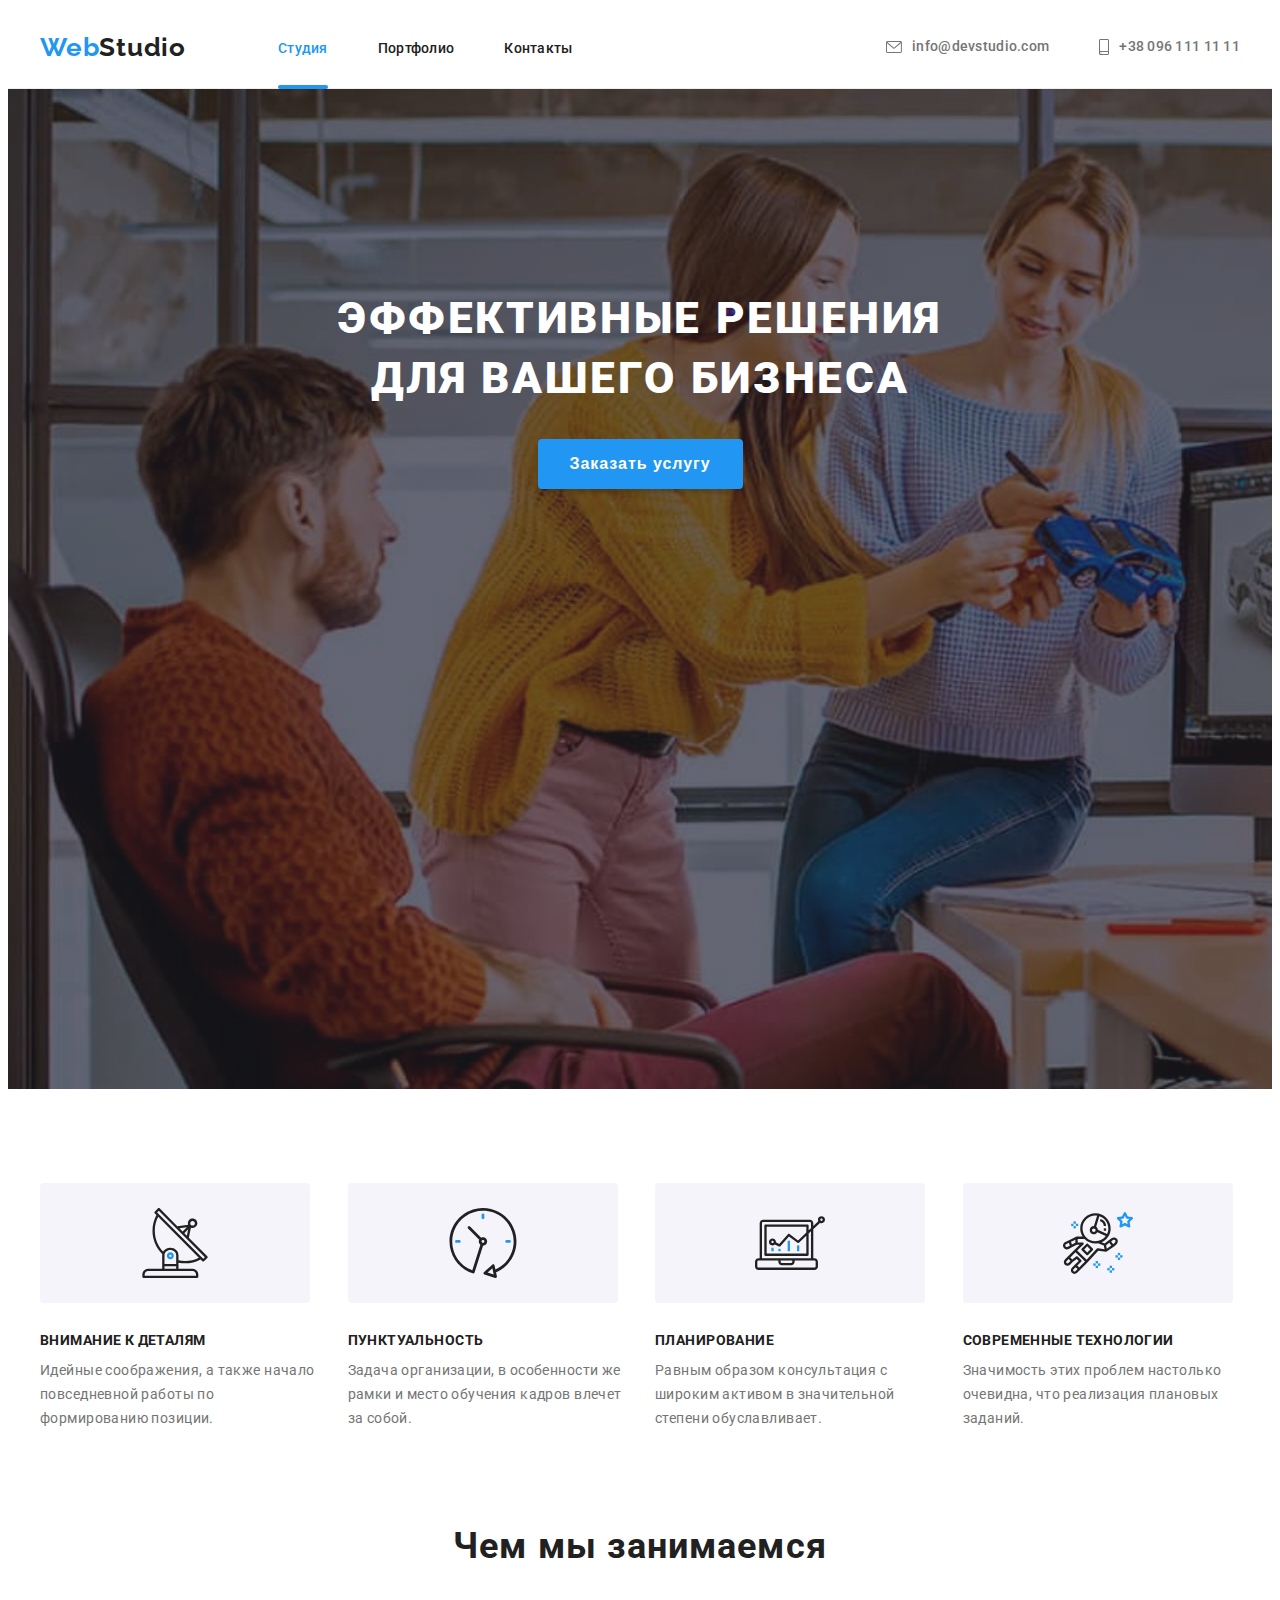
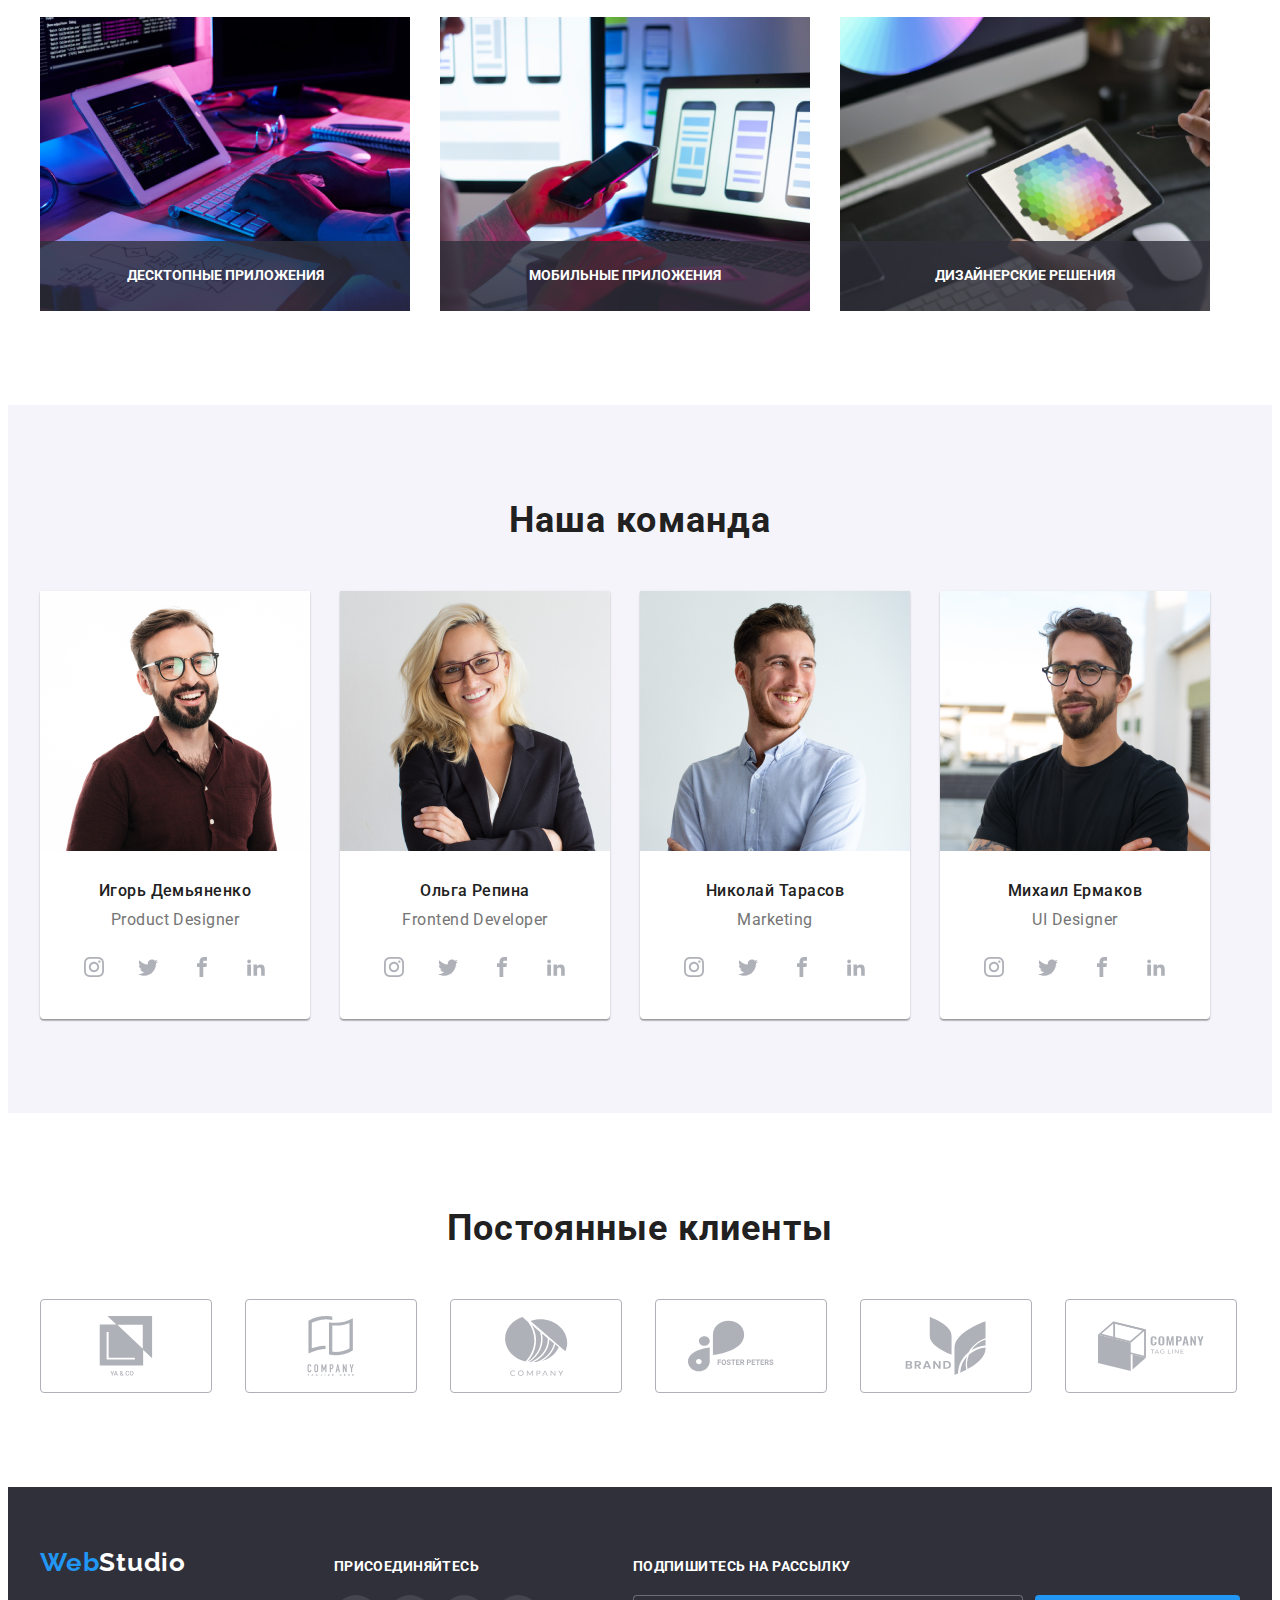
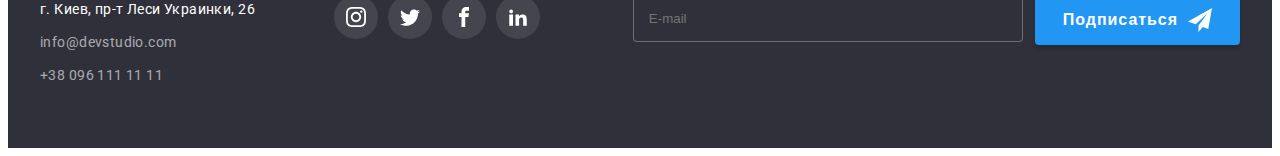
==== index.html @ 59f56955 "Copy files" ====
<!DOCTYPE html>
<html lang="ru">

<head>
    <meta charset="UTF-8">
    <meta name="viewport" content="width=device-width, initial-scale=1.0">
    <meta http-equiv="X-UA-Compatible" content="IE=edge">
    <title>MyProject</title>
    <link rel="stylesheet" href="https://cdnjs.cloudflare.com/ajax/libs/modern-normalize/1.0.0/modern-normalize.min.css"
        integrity="sha512-ISS7cAi1PEhQ8jnbJpJZMd29NlhNj4AWYyLOSp2CE/CsHxTCu+r+t0D2yoJudVrd0/8fTVPUVDzY5Tvli75u/g=="
        crossorigin="anonymous" />
    <link rel="stylesheet" href="https://cdnjs.cloudflare.com/ajax/libs/animate.css/4.1.1/animate.min.css" />
    <link rel="preconnect" href="https://fonts.gstatic.com">
    <link rel="preconnect" href="https://fonts.gstatic.com">
    <link
        href="https://fonts.googleapis.com/css2?family=Raleway:wght@700&family=Roboto:wght@400;500;700;900&display=swap"
        rel="stylesheet">
    <!-- <link rel="stylesheet" href="./css/styles.css"> -->
    <link rel="stylesheet" href="./css/main.min.css">
</head>

<body>
    <!-- HEADER -->
    <header class="header">
        <div class="container header__container">
            <nav class="header__nav">
                <a href="./index.html" class="logo header__logo link">Web<span
                        class="header__logo-second">Studio</span></a>
                <ul class="nav-list list">
                    <li class="nav-list__item">
                        <a href="./index.html" class="nav-list__link link current">Студия</a>
                    </li>
                    <li class="nav-list__item">
                        <a href="./portfolio.html" class="nav-list__link link">Портфолио</a>
                    </li>
                    <li class="nav-list__item">
                        <a href="" class="nav-list__link link">Контакты</a>
                    </li>
                </ul>
            </nav>
            <ul class="header-contact-list list">
                <li class="header-contact-list__item">
                    <a class="header-contact-list__link link" href="mailto:info@devstudio.com">
                        <svg class="header-contact-list__icon" width="16" height="12">
                            <use href="./images/symbol-defs.svg#icon-envelope"></use>
                        </svg>info@devstudio.com</a>
                </li>
                <li class="header-contact-list__item">
                    <a class="header-contact-list__link link" href="tel:+380961111111">
                        <svg class="header-contact-list__icon" width="10" height="16">
                            <use href="./images/symbol-defs.svg#icon-smartphone"></use>
                        </svg>+38 096 111 11 11</a>
                </li>
            </ul>
        </div>
    </header>

    <main>
        <!-- HERO -->
        <section class="hero hero-background">
            <div class="container">
                <h1 class="hero-title">Эффективные решения для вашего бизнеса</h1>
                <button class="modal-btn" type="button" data-modal-open>Заказать услугу</button>
            </div>
        </section>

        <!-- ADVANTAGES -->
        <section class="advantages">
            <div class="container">
                <ul class="list advantages-list">
                    <li class="advantages-list__item">
                        <div class="advantages-list__icon">
                            <svg class="advantages-symbol">
                                <use href="./images/symbol-defs.svg#icon-antenna"></use>
                            </svg>
                        </div>
                        <h3 class="advantages-list__title">Внимание к деталям</h3>
                        <p class="advantages-list__text">Идейные соображения, а также начало повседневной работы по
                            формированию
                            позиции.</p>
                    </li>
                    <li class="advantages-list__item">
                        <div class="advantages-list__icon">
                            <svg class="advantages-symbol">
                                <use href="./images/symbol-defs.svg#icon-clock"></use>
                            </svg>
                        </div>
                        <h3 class="advantages-list__title">Пунктуальность</h3>
                        <p class="advantages-list__text">Задача организации, в особенности же рамки и место обучения
                            кадров
                            влечет за
                            собой.</p>
                    </li>
                    <li class="advantages-list__item">
                        <div class="advantages-list__icon">
                            <svg class="advantages-symbol">
                                <use href="./images/symbol-defs.svg#icon-diagram"></use>
                            </svg>
                        </div>
                        <h3 class="advantages-list__title">Планирование</h3>
                        <p class="advantages-list__text">Равным образом консультация с широким активом в значительной
                            степени
                            обуславливает.</p>
                    </li>
                    <li class="advantages-list__item">
                        <div class="advantages-list__icon">
                            <svg class="advantages-symbol">
                                <use href="./images/symbol-defs.svg#icon-astronaut"></use>
                            </svg>
                        </div>
                        <h3 class="advantages-list__title">Современные технологии</h3>

                        <p class="advantages-list__text">Значимость этих проблем настолько очевидна, что реализация
                            плановых
                            заданий.
                        </p>
                    </li>
                </ul>
            </div>
        </section>

        <!-- ABOUT US -->
        <section class="about-us section">
            <div class="container">
                <h2 class="subtitle">Чем мы занимаемся</h2>
                <ul class="about-list list">
                    <li class="about-list__item">
                        <div class="about-list__image-wrapper">
                            <img class="about-list-img" src="./images/about_us/about-img-1.jpg"
                                alt="Веб-дизайн для ноутбуков" width="370" height="294">
                            <p class="about-img-description">Десктопные приложения</p>
                        </div>
                    </li>
                    <li class="about-list__item">
                        <div class="about-list__image-wrapper">
                            <img class="about-list-img" src="./images/about_us/about-img-2.jpg"
                                alt="Веб-дизайн для смартфонов" width="370" height="294">
                            <p class="about-img-description">Мобильные приложения</p>
                        </div>
                    </li>
                    <li class="about-list__item">
                        <div class="about-list__image-wrapper">
                            <img class="about-list-img" src="./images/about_us/about-img-3.jpg"
                                alt="Веб-дизайн для планшетов" width="370" height="294">
                            <p class="about-img-description">Дизайнерские решения</p>
                        </div>
                    </li>
                </ul>
            </div>
        </section>

        <!-- OUR TEAM -->
        <section class="our-team section">
            <div class="container">
                <h2 class="subtitle">Наша команда</h2>
                <ul class="our-team-list list">
                    <li class="our-team-list__item">
                        <img class="our-team-list__img" src="./images/our_team/team-img-1.jpg"
                            alt="фото Игорь Демьяненко" width="270" height="260">
                        <div class="our-team-list__content team-member">
                            <h3 class="team-member__name">Игорь Демьяненко</h3>
                            <p class="team-member__position" lang="en">Product Designer</p>
                            <ul class="list social-media">
                                <li class="social-list">
                                    <a href="https://www.instagram.com/" target="_blank" rel="noreferrer noopener"
                                        class="link social-list-link">
                                        <svg class="social-icon">
                                            <use href="./images/sprite.svg#icon-instagram"></use>
                                        </svg>
                                    </a>
                                </li>
                                <li class="social-list">
                                    <a href="https://www.twitter.com/" target="_blank" rel="noreferrer noopener"
                                        class="link social-list-link">
                                        <svg class="social-icon">
                                            <use href="./images/sprite.svg#icon-twitter"></use>
                                        </svg>
                                    </a>
                                </li>
                                <li class="social-list">
                                    <a href="https://www.facebook.com/" target="_blank" rel="noreferrer noopener"
                                        class="link social-list-link">
                                        <svg class="social-icon">
                                            <use href="./images/sprite.svg#icon-facebook"></use>
                                        </svg>
                                    </a>
                                </li>
                                <li class="social-list">
                                    <a href="https://www.linkedin.com/" target="_blank" rel="noreferrer noopener"
                                        class="link social-list-link">
                                        <svg class="social-icon">
                                            <use href="./images/sprite.svg#icon-linkedin2"></use>
                                        </svg>
                                    </a>
                                </li>
                            </ul>
                        </div>
                    </li>
                    <li class="our-team-list__item">
                        <img class="our-team-list__img" src="./images/our_team/team-img-2.jpg" alt="фото Ольга Репина"
                            width="270" height="260">
                        <div class="our-team-list__content team-member">
                            <h3 class="team-member__name">Ольга Репина</h3>
                            <p class="team-member__position" lang="en">Frontend Developer</p>
                            <ul class="list social-media">
                                <li class="social-list">
                                    <a href="https://www.instagram.com/" target="_blank" rel="noreferrer noopener"
                                        class="link social-list-link">
                                        <svg class="social-icon">
                                            <use href="./images/sprite.svg#icon-instagram"></use>
                                        </svg>
                                    </a>
                                </li>
                                <li class="social-list">
                                    <a href="https://www.twitter.com/" target="_blank" rel="noreferrer noopener"
                                        class="link social-list-link">
                                        <svg class="social-icon">
                                            <use href="./images/sprite.svg#icon-twitter"></use>
                                        </svg>
                                    </a>
                                </li>
                                <li class="social-list">
                                    <a href="https://www.facebook.com/" target="_blank" rel="noreferrer noopener"
                                        class="link social-list-link">
                                        <svg class="social-icon">
                                            <use href="./images/sprite.svg#icon-facebook"></use>
                                        </svg>
                                    </a>
                                </li>
                                <li class="social-list">
                                    <a href="https://www.linkedin.com/" target="_blank" rel="noreferrer noopener"
                                        class="link social-list-link">
                                        <svg class="social-icon">
                                            <use href="./images/sprite.svg#icon-linkedin2"></use>
                                        </svg>
                                    </a>
                                </li>
                            </ul>
                        </div>
                    </li>
                    <li class="our-team-list__item">
                        <img class="our-team-list__img" src="./images/our_team/team-img-3.jpg"
                            alt="фото Николай Тарасов" width="270" height="260">
                        <div class="our-team-list__content team-member">
                            <h3 class="team-member__name">Николай Тарасов</h3>
                            <p class="team-member__position" lang="en">Marketing</p>
                            <ul class="list social-media">
                                <li class="social-list">
                                    <a href="https://www.instagram.com/" target="_blank" rel="noreferrer noopener"
                                        class="link social-list-link">
                                        <svg class="social-icon">
                                            <use href="./images/sprite.svg#icon-instagram"></use>
                                        </svg>
                                    </a>
                                </li>
                                <li class="social-list">
                                    <a href="https://www.twitter.com/" target="_blank" rel="noreferrer noopener"
                                        class="link social-list-link">
                                        <svg class="social-icon">
                                            <use href="./images/sprite.svg#icon-twitter"></use>
                                        </svg>
                                    </a>
                                </li>
                                <li class="social-list">
                                    <a href="https://www.facebook.com/" target="_blank" rel="noreferrer noopener"
                                        class="link social-list-link">
                                        <svg class="social-icon">
                                            <use href="./images/sprite.svg#icon-facebook"></use>
                                        </svg>
                                    </a>
                                </li>
                                <li class="social-list">
                                    <a href="https://www.linkedin.com/" target="_blank" rel="noreferrer noopener"
                                        class="link social-list-link">
                                        <svg class="social-icon">
                                            <use href="./images/sprite.svg#icon-linkedin2"></use>
                                        </svg>
                                    </a>
                                </li>
                            </ul>
                        </div>
                    </li>
                    <li class="our-team-list__item">
                        <img class="our-team-list__img" src="./images/our_team/team-img-4.jpg" alt="фото Михаил Ермаков"
                            width="270" height="260">
                        <div class="our-team-list__content team-member">
                            <h3 class="team-member__name">Михаил Ермаков</h3>
                            <p class="team-member__position" lang="en">UI Designer</p>
                            <ul class="list social-media">
                                <li class="social-list">
                                    <a href="https://www.instagram.com/" target="_blank" rel="noreferrer noopener"
                                        class="link social-list-link">
                                        <svg class="social-icon">
                                            <use href="./images/sprite.svg#icon-instagram"></use>
                                        </svg>
                                    </a>
                                </li>
                                <li class="social-list">
                                    <a href="https://www.twitter.com/" target="_blank" rel="noreferrer noopener"
                                        class="link social-list-link">
                                        <svg class="social-icon">
                                            <use href="./images/sprite.svg#icon-twitter"></use>
                                        </svg>
                                    </a>
                                </li>
                                <li class="social-list">
                                    <a href="https://www.facebook.com/" target="_blank" rel="noreferrer noopener"
                                        class="link social-list-link">
                                        <svg class="social-icon">
                                            <use href="./images/sprite.svg#icon-facebook"></use>
                                        </svg>
                                    </a>
                                </li>
                                <li class="social-list">
                                    <a href="https://www.linkedin.com/" target="_blank" rel="noreferrer noopener"
                                        class="link social-list-link">
                                        <svg class="social-icon">
                                            <use href="./images/sprite.svg#icon-linkedin2"></use>
                                        </svg>
                                    </a>
                                </li>
                            </ul>
                        </div>
                    </li>
                </ul>
            </div>
        </section>

        <!-- OUR CLIENTS -->
        <section class="section clients-section">
            <div class="container">
                <h2 class="subtitle">Постоянные клиенты</h2>
                <ul class="list clients-list">
                    <li class="clients-list__item">
                        <a href="" class="clients-list__company-link">
                            <svg class="company-logo">
                                <use href="./images/sprite-one.svg#icon-client1"></use>
                            </svg>
                        </a>
                    </li>
                    <li class="clients-list__item">
                        <a href="" class="clients-list__company-link">
                            <svg class="company-logo">
                                <use href="./images/sprite-one.svg#icon-client2"></use>
                            </svg>
                        </a>
                    </li>
                    <li class="clients-list__item">
                        <a href="" class="clients-list__company-link">
                            <svg class="company-logo">
                                <use href="./images/sprite-one.svg#icon-client3"></use>
                            </svg>
                        </a>
                    </li>
                    <li class="clients-list__item">
                        <a href="" class="clients-list__company-link">
                            <svg class="company-logo">
                                <use href="./images/sprite-one.svg#icon-client4"></use>
                            </svg>
                        </a>
                    </li>
                    <li class="clients-list__item">
                        <a href="" class="clients-list__company-link">
                            <svg class="company-logo">
                                <use href="./images/sprite-one.svg#icon-client5"></use>
                            </svg>
                        </a>
                    </li>
                    <li class="clients-list__item">
                        <a href="" class="clients-list__company-link">
                            <svg class="company-logo">
                                <use href="./images/sprite-one.svg#icon-client6"></use>
                            </svg>
                        </a>
                    </li>
                </ul>
            </div>
        </section>
    </main>

    <!-- FOOTER -->
    <footer class="footer footer-background">
        <div class="container footer__contact-container">
            <div class="footer__address">
                <a class="logo link footer__logo" href="">Web<span class="footer__logo-second">Studio</span></a>
                <ul class="footer-list list">
                    <li class="footer-list__item">
                        <a class="footer-list__address-link link" href="https://goo.gl/maps/kH56KX3NDY2kBuDz9"
                            target="_blank" rel="noopener noreferrer">г. Киев, пр-т
                            Леси Украинки, 26</a>
                    </li>
                    <li class="footer-list__item">
                        <a class="footer-list__contact-link link"
                            href="mailto:info@devstudio.com">info@devstudio.com</a>
                    </li>
                    <li class="footer-list__item">
                        <a class="footer-list__contact-link link" href="tel:+380961111111">+38 096 111 11 11</a>
                    </li>
                </ul>
            </div>
            <div class="footer__join-container">
                <p class="join-title">Присоединяйтесь</p>
                <ul class="list join-list">
                    <li class="join-social">
                        <a class="join-social__link" href="https://www.instagram.com/" target="_blank"
                            rel="noreferrer noopener">
                            <svg class="join-social-icon">
                                <use href="./images/sprite.svg#icon-instagram"></use>
                            </svg>
                        </a>
                    </li>
                    <li class="join-social">
                        <a class="join-social__link" href="https://www.twitter.com/" target="_blank"
                            rel="noreferrer noopener">
                            <svg class="join-social-icon">
                                <use href="./images/sprite.svg#icon-twitter"></use>
                            </svg>
                        </a>
                    </li>
                    <li class="join-social">
                        <a class="join-social__link" href="https://www.facebook.com/" target="_blank"
                            rel="noreferrer noopener">
                            <svg class="join-social-icon">
                                <use href="./images/sprite.svg#icon-facebook"></use>
                            </svg>
                        </a>
                    </li>
                    <li class="join-social">
                        <a class="join-social__link" href="https://www.linkedin.com/" target="_blank"
                            rel="noreferrer noopener">
                            <svg class="join-social-icon">
                                <use href="./images/sprite.svg#icon-linkedin2"></use>
                            </svg>
                        </a>
                    </li>
                </ul>
            </div>
            <div class="footer__mailing-container">
                <p class="mailing-title">Подпишитесь на рассылку</p>
                <form action="#" class="mailing-form">
                    <label class="mailing-form__field">
                        <input class="mailing-form__input" type="email" name="email" placeholder="E-mail">
                    </label>
                    <button type="submit" class="mailing-form__button">Подписаться
                        <svg class="mailing-button-icon" width="24" height="24">
                            <use href="./images/icons.svg#icon-send"></use>
                        </svg>
                    </button>
                </form>
            </div>
        </div>
    </footer>

    <!-- BACKDROP -->
    <div class="backdrop is is-hidden" data-modal>
        <div class="modal">
            <button type="button" class="modal-close-btn" data-modal-close>
                <svg class="close-btn-icon" width="18" height="18">
                    <use href="./images/sprite-two.svg#icon-close-black-18dp-2-1"></use>
                </svg>
            </button>
            <form action="#" class="modal-form">
                <p class="modal-form-head">Оставьте свои данные, мы вам перезвоним</p>
                <label class="modal-form-field">
                    Имя
                    <span class="modal-form-input-wrapper">
                        <input type="text" name="user-name" class="modal-form-input" minlength="2">
                        <svg class="modal-form-icon">
                            <use href="./images/icons.svg#icon-person"></use>
                        </svg>
                    </span>
                </label>
                <label class="modal-form-field">
                    Телефон
                    <span class="modal-form-input-wrapper">
                        <input type="tel" name="user-phone" class="modal-form-input"
                            pattern="[0-9]{3}-[0-9]{3}-[0-9]{2}-[0-9]{2}">
                        <svg class="modal-form-icon">
                            <use href="./images/icons.svg#icon-phone"></use>
                        </svg>
                    </span>
                </label>
                <label class="modal-form-field">
                    Почта
                    <span class="modal-form-input-wrapper">
                        <input type="email" name="user-email" class="modal-form-input">
                        <svg class="modal-form-icon">
                            <use href="./images/icons.svg#icon-email"></use>
                        </svg>
                    </span>
                </label>
                <label class="modal-form-field">
                    Комментарий
                    <textarea name="user-message" class="modal-form-message" placeholder="Введите текст"></textarea>
                </label>

                <label for="checkbox-policy" class="modal-form-checkbox-policy">
                    <input type="checkbox" name="user-policy" class="modal-form-checkbox visually-hidden"
                        id="checkbox-policy" required>
                    <span class="checkbox-icon"></span>
                    Соглашаюсь с рассылкой и принимаю &nbsp;
                    <a class="modal-form-policy-link" href="">Условия
                        договора</a>
                </label>
                <button type="submit" class="modal-form-btn">Отправить</button>
            </form>
        </div>
    </div>
    <script src="./js/modal.js"></script>
</body>

</html>
---- css/styles.css ----
/* ================= HEADER ================= */

/* ================= END HEADER ================= */

/* ================= HERO ================= */

/* ================= END HERO ================= */

/* ================= ADVANTAGES ================= */

/* ================= END ADVANTAGES ================= */

/* ================= ABOUT US ================= */

/* ================= END ABOUT US ================= */

/* ================= OUR TEAM ================= */

/* ================= END OUR TEAM ================= */

/* ================= OUR CLIENTS ================= */

/* ================= END OUR CLIENTS ================= */

/* ================= FOOTER ================= */

/* ================= END FOOTER ================= */

/* ================= COMPONENTS ================= */

/* ================= END COMPONENTS ================= */

/* ================= PORTFOLIO BUTTONS ================= */

/* ================= END PORTFOLIO BUTTONS ================= */

/* ================= PROJECT LIST =================*/

/* ================= END PROJECT LIST ================= */

/* ================= MODAL WINDOW ================= */

/* ================= END MODAL WINDOW ================= */
---- css/main.min.css ----
:root{--main-font: "Roboto", sans-serif;--secondary-font: "Raleway", sans-serif;--titles-color: #212121;--main-text-color: #757575;--secondary-text-color: #ffffff;--accent-color: #2196f3;--footer-link-color: rgba(255, 255, 255, 0.6);--button-background-color: #f5f4fa;--footer-bacground-color: #2f303a;--border-color: #eeeeee;--icon-fill-color: #afb1b8}.visually-hidden{position:absolute !important;clip:rect(1px 1px 1px 1px);clip:rect(1px, 1px, 1px, 1px);padding:0 !important;border:0 !important;height:1px !important;width:1px !important;overflow:hidden}h1,h2,h3,h4,h5,h6,p{margin-top:0;margin-bottom:0}ul,ol{margin-top:0;margin-bottom:0;padding-left:0}img{display:block}body{font-family:var(--main-font)}.link{text-decoration:none}.list{list-style:none}.section{padding-top:94px;padding-bottom:94px}.container{width:1200px;padding-left:15px;padding-right:15px;margin:0 auto}.logo{font-family:var(--secondary-font);font-style:normal;font-weight:700;font-size:26px;line-height:1.19;letter-spacing:0.03em;color:var(--accent-color)}.footer__logo-second{color:var(--secondary-text-color)}.subtitle{font-weight:700;font-size:36px;line-height:1.17;text-align:center;letter-spacing:0.03em;margin-bottom:50px;color:var(--titles-color)}.footer-background{background-color:var(--footer-bacground-color)}.social-icon{width:20px;height:20px;fill:var(--icon-fill-color)}.social-list-link:hover .social-icon,.social-list-link:focus .social-icon{fill:var(--secondary-text-color)}.social-media{display:flex;justify-content:space-between}.social-list-link{display:flex;justify-content:center;align-items:center;width:44px;height:44px;background-color:var(--secondary-text-color);border-radius:50%;transition:color 250ms cubic-bezier(0.4, 0, 0.2, 1),background-color 250ms cubic-bezier(0.4, 0, 0.2, 1)}.social-list-link:hover,.social-list-link:focus{background-color:var(--accent-color)}.backdrop{position:fixed;top:0;left:0;width:100vw;height:100vh;background-color:rgba(0,0,0,0.2);z-index:100;transition:opacity 250ms linear, visibility 250ms linear}.is-hidden{opacity:0;visibility:hidden;pointer-events:none}.modal{position:absolute;top:50%;left:50%;transform:translate(-50%, -50%);width:528px;height:581px;padding:40px;background-color:var(--secondary-text-color);border-radius:4px}.modal-close-btn{display:flex;position:absolute;justify-content:center;align-items:center;top:8px;right:8px;width:30px;height:30px;background-color:transparent;border:1px solid rgba(0,0,0,0.1);border-radius:50%;cursor:pointer;padding:0}.modal-form-head{font-size:20px;font-weight:700;text-align:center;margin-bottom:12px;letter-spacing:0.03em}.modal-form{display:flex;flex-direction:column}.modal-form-field{margin-bottom:10px;font-size:12px;line-height:1.16;letter-spacing:0.01em;color:var(--main-text-color)}.modal-form-input{width:100%;height:40px;border:1px solid rgba(33,33,33,0.2);border-radius:4px;padding-left:42px}.modal-form-input:focus{border-color:var(--accent-color);outline:none}.modal-form-input-wrapper{position:relative;display:block;margin-top:4px}.modal-form-icon{display:block;position:absolute;top:50%;left:15px;transform:translateY(-50%);height:18px;width:18px}.modal-form-input:focus+.modal-form-icon{fill:var(--accent-color)}.modal-form-message{width:100%;height:120px;border:1px solid rgba(33,33,33,0.2);border-radius:4px;resize:none;padding:12px 16px;margin-top:4px;margin-bottom:10px}.modal-form-message:focus{outline:none;border-color:var(--accent-color)}.modal-form-message::placeholder{font-size:12px;letter-spacing:0.01em;color:rgba(117,117,117,0.5)}.checkbox-icon{display:inline-block;vertical-align:middle;width:16px;height:15px;border:2px solid var(--titles-color);border-radius:2px;margin-right:7px;transition:border-color 250ms cubic-bezier(0.4, 0, 0.2, 1),background-color 250ms cubic-bezier(0.4, 0, 0.2, 1)}.modal-form-checkbox:focus+.checkbox-icon{border-color:var(--accent-color)}.modal-form-checkbox:checked+.checkbox-icon{background-color:var(--accent-color);background-image:url(../images/icon-check.svg);background-repeat:no-repeat;background-position:50% 50%;border-color:var(--accent-color);border-radius:2px}.modal-form-checkbox-policy{display:flex;align-items:center;position:relative;cursor:pointer;text-align:center;margin-left:12px;font-size:14px;line-height:1.71;letter-spacing:0.03em;color:var(--main-text-color)}.modal-form-policy-link{color:var(--accent-color)}.modal-form-btn{align-self:center;width:200px;height:50px;font-weight:700;font-size:16px;line-height:1.88;letter-spacing:0.06em;cursor:pointer;padding:0px 55px;margin-top:30px;color:var(--secondary-text-color);background:var(--accent-color);box-shadow:0px 4px 4px rgba(0,0,0,0.15);border:none;border-radius:4px}.header{padding-top:24px;padding-bottom:25px;border-bottom:1px solid var(--border-color)}.header__logo-second{color:var(--titles-color)}.header__container{display:flex;align-items:center;justify-content:space-between}.header__nav{display:flex;align-items:center}.header__logo{margin-right:92px}.nav-list{display:flex;align-items:center}.nav-list__item:not(:last-child){margin-right:50px}.nav-list__link{font-weight:500;font-size:14px;line-height:1.14;letter-spacing:0.02em;color:var(--titles-color);transition:color 250ms cubic-bezier(0.4, 0, 0.2, 1);position:relative}.nav-list__link:hover,.nav-list__link:focus{color:var(--accent-color)}.header-contact-list{display:flex;align-items:center;margin-left:auto}.header-contact-list__item:not(:last-child){margin-right:50px}.header-contact-list__link{display:flex;align-items:center;font-weight:500;font-size:14px;line-height:1.14;letter-spacing:0.02em;color:var(--main-text-color);transition:color 250ms cubic-bezier(0.4, 0, 0.2, 1)}.header-contact-list__link:hover,.header-contact-list__link:focus{color:var(--accent-color)}.header-contact-list__icon{fill:currentColor;margin-right:10px;text-align:center}.current{color:var(--accent-color)}.current::after{display:block;position:absolute;content:"";width:100%;height:4px;background-color:var(--accent-color);border-radius:2px;margin-top:28px}.hero{padding-top:200px;padding-bottom:200px}.hero-title{font-weight:900;font-size:44px;line-height:1.36;letter-spacing:0.06em;text-transform:uppercase;margin:0 auto 30px;color:var(--secondary-text-color);width:696px}.modal-btn{height:50px;font-weight:700;font-size:16px;line-height:1.88;letter-spacing:0.06em;cursor:pointer;padding:0px 32px;color:var(--secondary-text-color);background:var(--accent-color);box-shadow:0px 4px 4px rgba(0,0,0,0.15);border:none;border-radius:4px}.hero-background{background-image:linear-gradient(rgba(47,48,58,0.4), rgba(47,48,58,0.4)),url("../images/backgound.jpg");background-repeat:no-repeat;background-size:cover;background-color:var(--footer-bacground-color);max-width:1600px;min-height:600px;text-align:center;margin:0 auto}.advantages{padding-top:94px}.advantages-symbol{width:70px;height:70px}.advantages-list{display:flex;padding-bottom:0;margin-top:-30px;margin-left:-30px;flex-wrap:wrap}.advantages-list__item{width:270px;flex-basis:calc((100% - 120px) / 4);margin-top:30px;margin-left:30px}.advantages-list__title{font-style:normal;font-weight:700;font-size:14px;line-height:1.14;letter-spacing:0.03em;text-transform:uppercase;margin-bottom:10px;color:var(--titles-color)}.advantages-list__text{font-style:normal;font-weight:400;font-size:14px;line-height:1.71;letter-spacing:0.03em;color:var(--main-text-color)}.advantages-list__icon{display:flex;justify-content:center;align-items:center;width:270px;height:120px;margin-bottom:30px;border-radius:4px;background-color:var(--button-background-color)}.about-list{display:flex;margin-left:-30px;margin-top:-30px}.about-list__item{margin-left:30px;margin-top:30px}.about-list__image-wrapper{position:relative}.about-img-description{display:flex;position:absolute;bottom:0;left:0;height:70px;width:100%;justify-content:center;align-items:center;font-weight:700;font-size:14px;line-height:1.14;letter-spacing:3%;text-transform:uppercase;color:var(--secondary-text-color);background-color:rgba(47,48,58,0.8)}.our-team{background:var(--button-background-color)}.our-team-list{display:flex;margin-left:-30px;margin-top:-30px}.our-team-list__item{flex-basis:calc((100%-120px) / 4);margin-left:30px;margin-top:30px;box-shadow:0px 1px 3px rgba(0,0,0,0.12),0px 1px 1px rgba(0,0,0,0.14),0px 2px 1px rgba(0,0,0,0.2);border-radius:0px 0px 4px 4px;background:var(--secondary-text-color)}.our-team-list__content{padding:30px 30px;padding-left:32px;padding-right:32px}.team-member__name{font-style:normal;font-weight:500;font-size:16px;line-height:1.19;text-align:center;letter-spacing:0.03em;margin-bottom:10px;color:var(--titles-color)}.team-member__position{font-style:normal;font-weight:400;font-size:16px;line-height:1.19;text-align:center;letter-spacing:0.03em;color:var(--main-text-color);margin-bottom:16px}.clients-list{display:flex;flex-wrap:wrap;margin-left:-30px;margin-top:-30px}.clients-list__item{flex-basis:calc((100% - 180px) / 6);margin-left:30px;margin-top:30px}.clients-list__company-link{display:flex;justify-content:center;align-items:center;width:170px;height:92px;color:var(--icon-fill-color);border:1px solid var(--icon-fill-color);border-radius:4px;transition:color 250ms cubic-bezier(0.4, 0, 0.2, 1),border-color 250ms cubic-bezier(0.4, 0, 0.2, 1)}.clients-list__company-link:hover,.clients-list__company-link:focus{border:1px solid var(--accent-color);color:var(--accent-color)}.company-logo{fill:currentColor;width:106px;height:60px}.footer{padding-top:60px;padding-bottom:60px}.footer__contact-container{display:flex;align-items:baseline}.footer__address{width:231px;margin-right:70px}.footer__logo{display:block;margin-bottom:20px}.footer__join-container{display:block;margin-right:93px}.footer-list__item:not(:last-child){margin-bottom:9px}.footer-list__address-link{font-style:normal;font-weight:400;font-size:14px;line-height:1.71;letter-spacing:0.03em;color:var(--secondary-text-color)}.footer-list__contact-link{font-style:normal;font-weight:400;font-size:14px;line-height:1.71;letter-spacing:0.03em;color:var(--footer-link-color)}.join-title{font-weight:700;font-size:14px;line-height:1.14;letter-spacing:0.03em;text-transform:uppercase;margin-bottom:20px;color:var(--secondary-text-color)}.join-list{display:flex;justify-content:space-between}.join-social:not(:last-child){margin-right:10px}.join-social__link{display:flex;justify-content:center;align-items:center;width:44px;height:44px;background-color:rgba(255,255,255,0.1);border-radius:50%;transition:background-color 250ms cubic-bezier(0.4, 0, 0.2, 1)}.join-social__link:hover,.join-social__link:focus{background-color:var(--accent-color)}.join-social-icon{width:20px;height:20px;fill:var(--secondary-text-color)}.mailing-form{display:flex}.mailing-form__field{font-size:16px;line-height:1.25;letter-spacing:0.03em;color:var(--footer-link-color)}.mailing-form__button{display:inline-flex;align-items:center;min-width:200px;font-weight:700;font-size:16px;line-height:1.88;letter-spacing:0.06em;border:none;border-radius:4px;cursor:pointer;padding:10px 28px;color:var(--secondary-text-color);background:var(--accent-color);box-shadow:0px 4px 4px rgba(0,0,0,0.15)}.mailing-form__input{width:358px;padding:15px;margin-right:12px;border:1px solid rgba(255,255,255,0.3);border-radius:4px;background-color:var(--footer-bacground-color);color:var(--secondary-text-color)}.mailing-title{font-weight:700;font-size:14px;line-height:1.14;letter-spacing:0.03em;text-transform:uppercase;margin-bottom:20px;color:var(--secondary-text-color)}.mailing-button-icon{margin-left:10px;fill:currentColor}.portfolio-modal-btn{height:38px;font-weight:500;font-size:16px;line-height:1.63;letter-spacing:0.03em;cursor:pointer;padding:0 22px;color:var(--titles-color);background:var(--button-background-color);border-radius:4px;list-style:none;border:none;transition:color 250ms cubic-bezier(0.4, 0, 0.2, 1),background-color 250ms cubic-bezier(0.4, 0, 0.2, 1),box-shadow 250ms cubic-bezier(0.4, 0, 0.2, 1)}.portfolio-modal-btn:hover,.portfolio-modal-btn:focus{color:var(--secondary-text-color);background:var(--accent-color);box-shadow:0px 2px 2px 0px rgba(0,0,0,0.12),0px 1px 2px 0px rgba(0,0,0,0.08),0px 3px 1px 0px rgba(0,0,0,0.1)}.portfolio-button-list{display:flex;justify-content:center;margin-bottom:50px}.portfolio-button-list__item:not(:last-child){margin-right:8px}.portfolio-image-wrapper{position:relative;overflow:hidden}.project-name{font-weight:700;font-size:18px;line-height:2;letter-spacing:0.06em;margin-bottom:4px;color:var(--titles-color)}.project-type{font-weight:400;font-size:16px;line-height:1.88;letter-spacing:0.03em;color:var(--main-text-color)}.project-list{display:flex;flex-wrap:wrap;margin-left:-30px;margin-top:-30px}.project-list__item{flex-basis:calc((100% - 90px) / 3);margin-left:30px;margin-top:30px}.project-list__item:hover,.project-list__item:focus{box-shadow:0px 1px 1px rgba(0,0,0,0.12),1px 4px 6px rgba(0,0,0,0.16),0px 4px 4px rgba(0,0,0,0.06)}.project-list__link{display:block}.project-list-content{padding:20px 24px;border:1px solid var(--border-color);border-top:none}.overlay{position:absolute;top:0;left:0;height:100%;width:100%;padding:63px 24px;font-weight:400;font-size:18px;line-height:1.56;letter-spacing:0.03em;color:var(--secondary-text-color);background-color:rgba(33,150,243,0.9);overflow:auto;transform:translateY(100%);transition:transform 250ms linear}.project-list__link:hover .overlay,.project-list__link:focus .overlay{transform:translateY(0%)}
/*# sourceMappingURL=main.min.css.map */
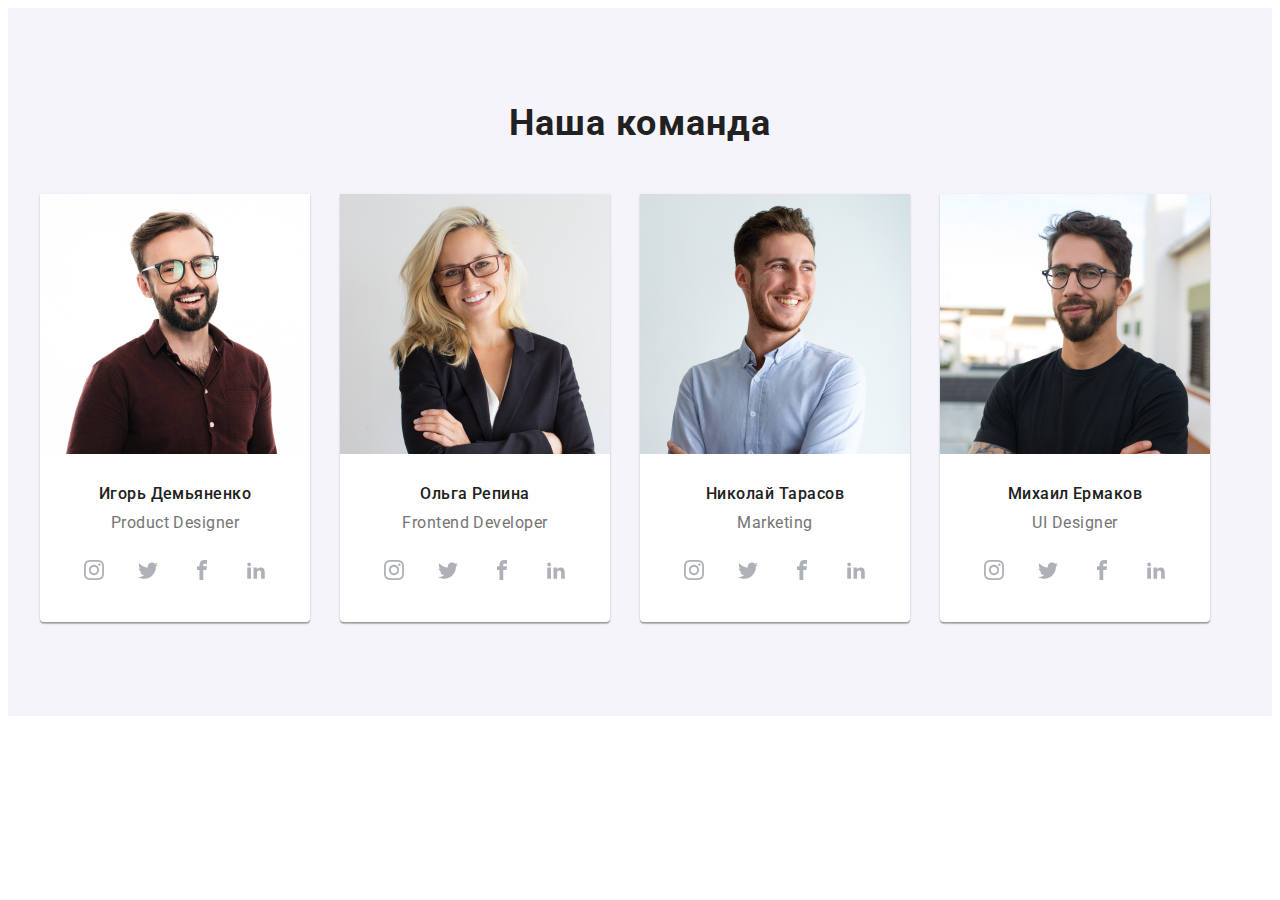
==== commit db3f3089: "ДЗ Nr. 8" ====
--- a/index.html
+++ b/index.html
@@ -21,7 +21,7 @@
 
 <body>
     <!-- HEADER -->
-    <header class="header">
+    <!-- <header class="header">
         <div class="container header__container">
             <nav class="header__nav">
                 <a href="./index.html" class="logo header__logo link">Web<span
@@ -53,19 +53,19 @@
                 </li>
             </ul>
         </div>
-    </header>
+    </header> -->
 
     <main>
         <!-- HERO -->
-        <section class="hero hero-background">
+        <!-- <section class="hero hero-background">
             <div class="container">
                 <h1 class="hero-title">Эффективные решения для вашего бизнеса</h1>
                 <button class="modal-btn" type="button" data-modal-open>Заказать услугу</button>
             </div>
-        </section>
+        </section> -->
 
         <!-- ADVANTAGES -->
-        <section class="advantages">
+        <!-- <section class="advantages">
             <div class="container">
                 <ul class="list advantages-list">
                     <li class="advantages-list__item">
@@ -117,10 +117,10 @@
                     </li>
                 </ul>
             </div>
-        </section>
+        </section> -->
 
         <!-- ABOUT US -->
-        <section class="about-us section">
+        <!-- <section class="about-us section">
             <div class="container">
                 <h2 class="subtitle">Чем мы занимаемся</h2>
                 <ul class="about-list list">
@@ -147,7 +147,7 @@
                     </li>
                 </ul>
             </div>
-        </section>
+        </section> -->
 
         <!-- OUR TEAM -->
         <section class="our-team section">
@@ -327,7 +327,7 @@
         </section>
 
         <!-- OUR CLIENTS -->
-        <section class="section clients-section">
+        <!-- <section class="section clients-section">
             <div class="container">
                 <h2 class="subtitle">Постоянные клиенты</h2>
                 <ul class="list clients-list">
@@ -375,11 +375,11 @@
                     </li>
                 </ul>
             </div>
-        </section>
+        </section> -->
     </main>
 
     <!-- FOOTER -->
-    <footer class="footer footer-background">
+    <!-- <footer class="footer footer-background">
         <div class="container footer__contact-container">
             <div class="footer__address">
                 <a class="logo link footer__logo" href="">Web<span class="footer__logo-second">Studio</span></a>
@@ -449,10 +449,10 @@
                 </form>
             </div>
         </div>
-    </footer>
+    </footer> -->
 
     <!-- BACKDROP -->
-    <div class="backdrop is is-hidden" data-modal>
+    <!-- <div class="backdrop is is-hidden" data-modal>
         <div class="modal">
             <button type="button" class="modal-close-btn" data-modal-close>
                 <svg class="close-btn-icon" width="18" height="18">
@@ -505,8 +505,8 @@
                 <button type="submit" class="modal-form-btn">Отправить</button>
             </form>
         </div>
-    </div>
-    <script src="./js/modal.js"></script>
+    </div> -->
+    <!-- <script src="./js/modal.js"></script> -->
 </body>
 
 </html>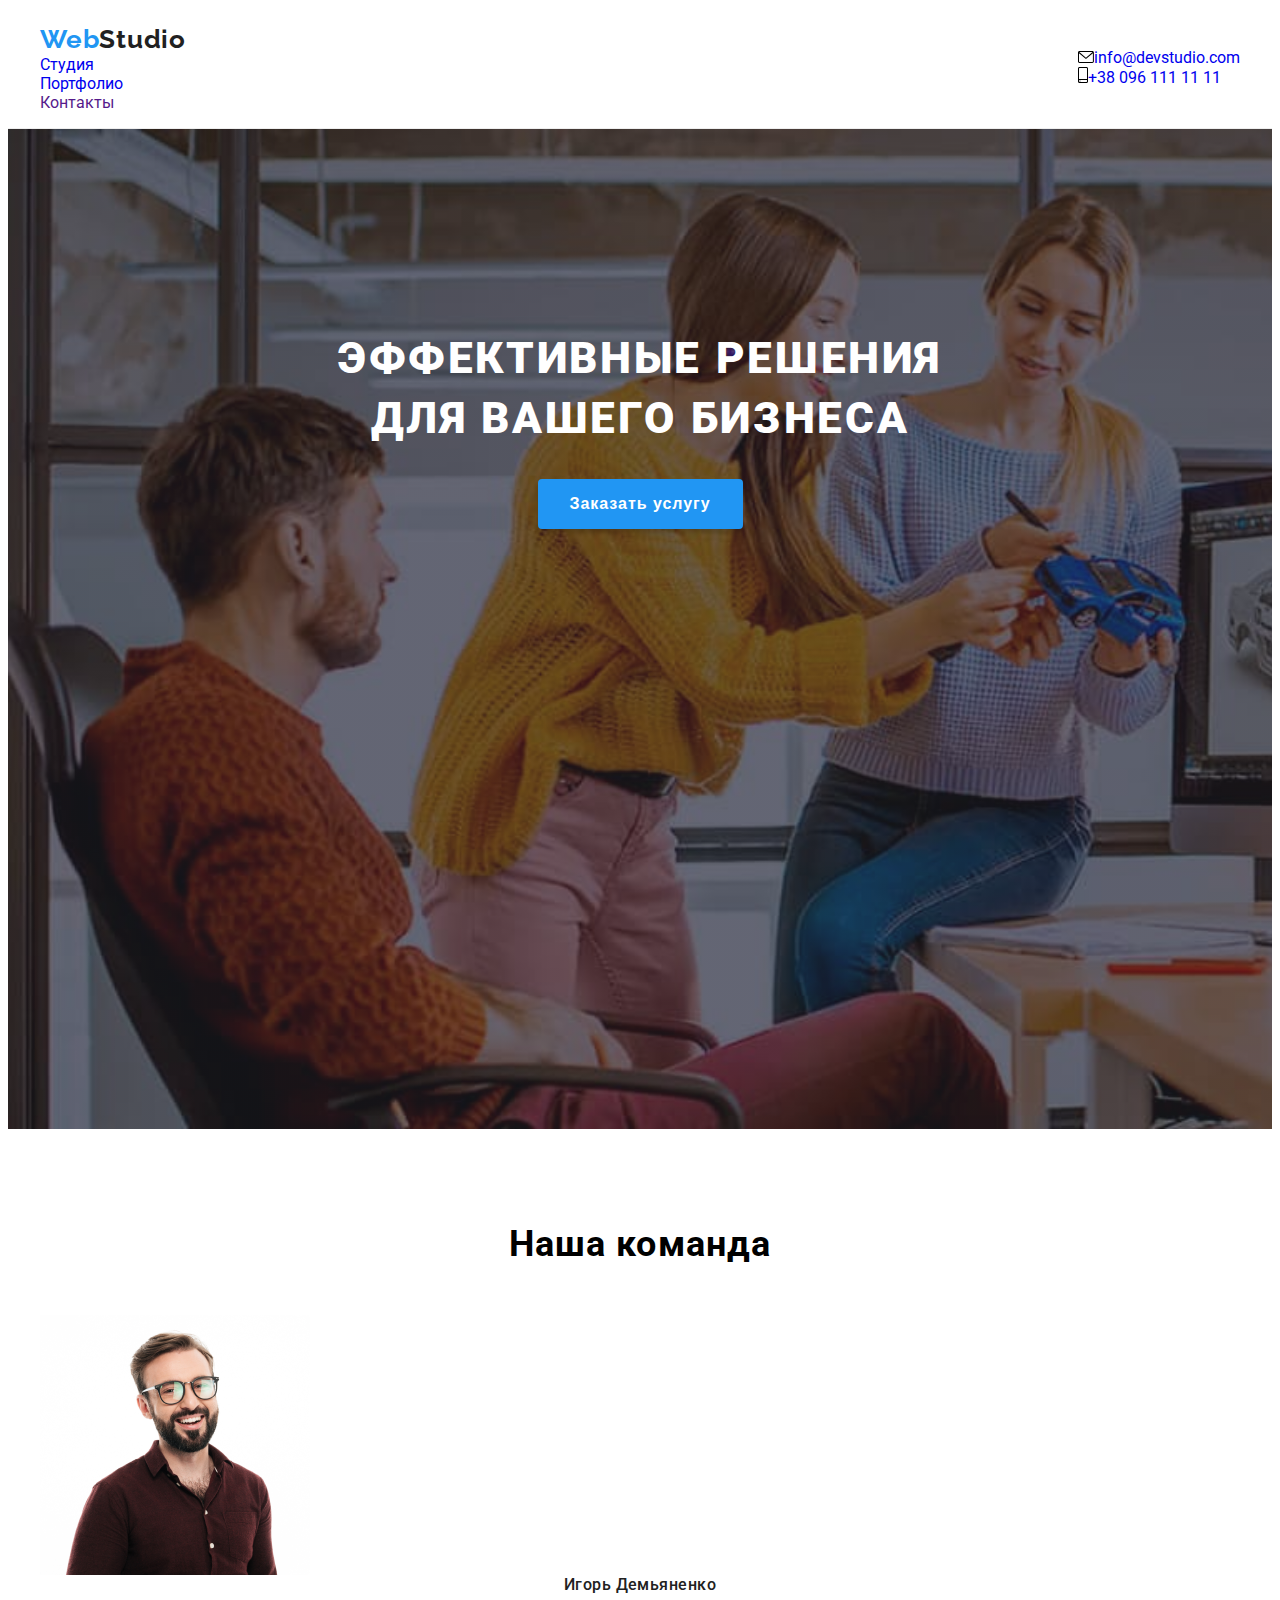
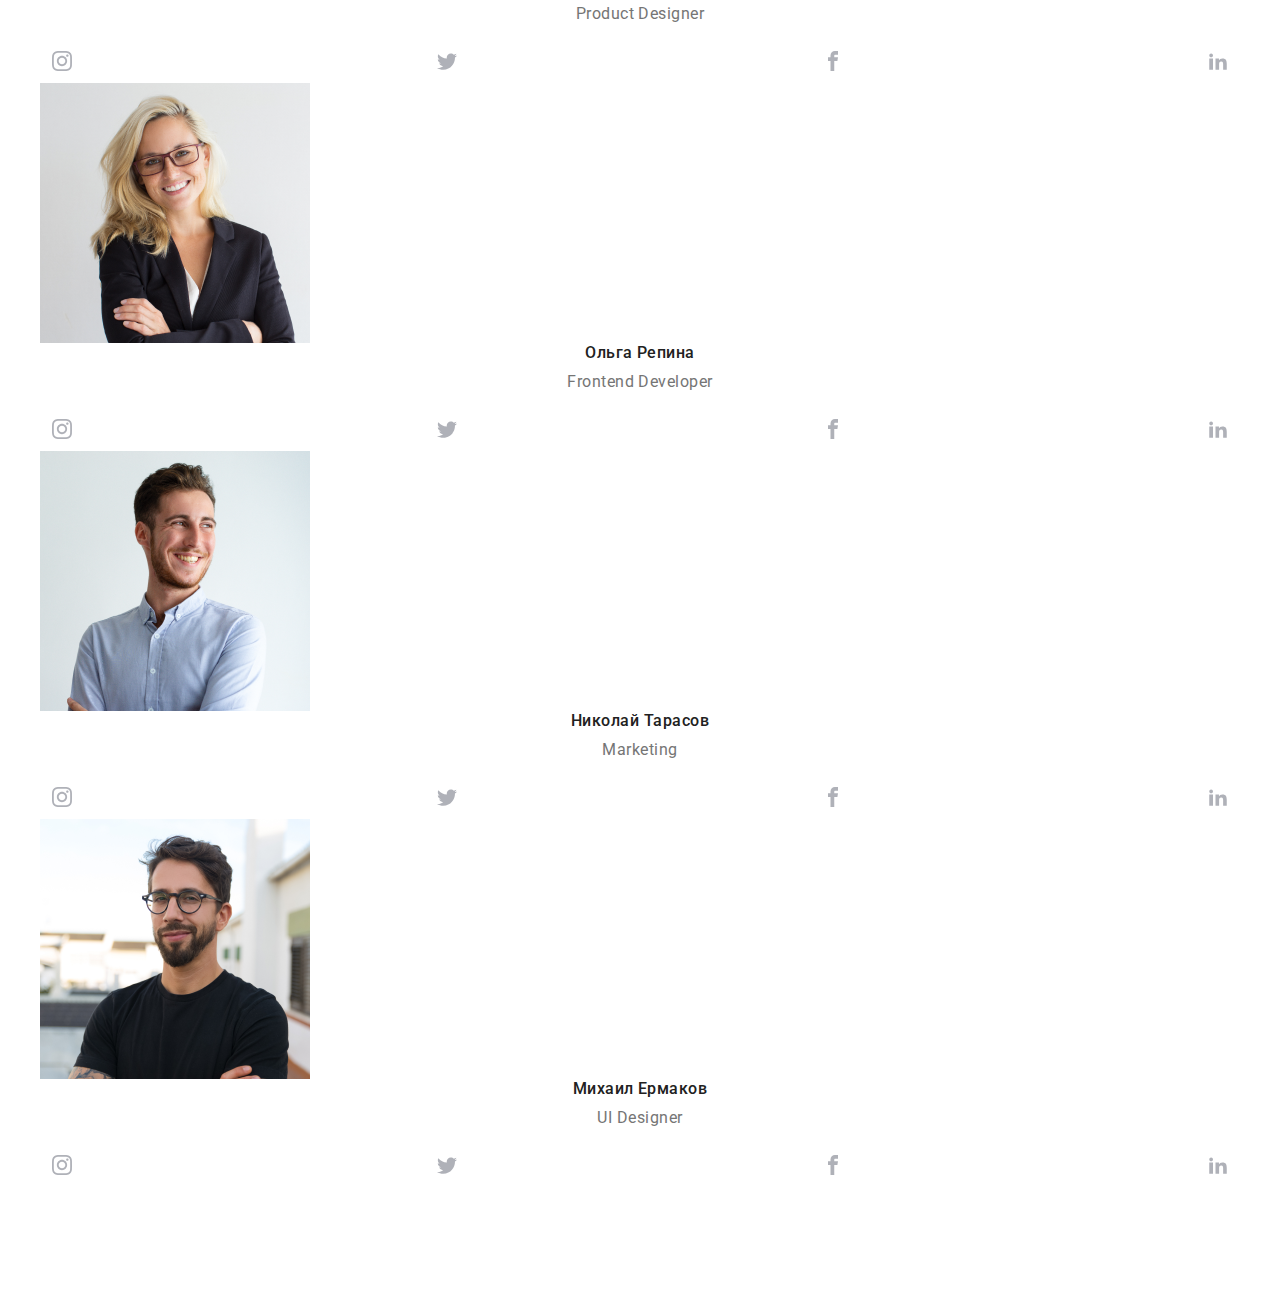
==== commit 39c63ae1: "ДЗ Nr. 8-2" ====
--- a/index.html
+++ b/index.html
@@ -21,11 +21,11 @@
 
 <body>
     <!-- HEADER -->
-    <!-- <header class="header">
+    <header class="header">
         <div class="container header__container">
             <nav class="header__nav">
-                <a href="./index.html" class="logo header__logo link">Web<span
-                        class="header__logo-second">Studio</span></a>
+                <a href="./index.html" class="logo header__logo link">Web<span class="header__logo-second">Studio</span>
+                </a>
                 <ul class="nav-list list">
                     <li class="nav-list__item">
                         <a href="./index.html" class="nav-list__link link current">Студия</a>
@@ -38,6 +38,11 @@
                     </li>
                 </ul>
             </nav>
+            <button type="button" class="header__mobile-menu-btn" data-menu-button>
+                <svg class="header__mobile-menu-icon">
+                    <use href="./images/icon1.svg#icon-menu"></use>
+                </svg>
+            </button>
             <ul class="header-contact-list list">
                 <li class="header-contact-list__item">
                     <a class="header-contact-list__link link" href="mailto:info@devstudio.com">
@@ -53,16 +58,64 @@
                 </li>
             </ul>
         </div>
-    </header> -->
+        <div class="mobile-menu" data-menu>
+            <div class="container mobile-menu__container">
+                <button type="button" class="mobile-menu__close-btn" data-menu-close>
+                    <svg class="close-btn-icon" width="40" height="40">
+                        <use href="./images/sprite-two.svg#icon-close-black-18dp-2-1"></use>
+                    </svg>
+                </button>
+                <ul class="mobile-menu__nav list">
+                    <li class="mobile-menu__item">
+                        <a href="" class="mobile-menu__link link">Студия</a>
+                    </li>
+                    <li class="mobile-menu__item">
+                        <a href="" class="mobile-menu__link link">Портфолио</a>
+                    </li>
+                    <li class="mobile-menu__item">
+                        <a href="" class="mobile-menu__link link">Контакты</a>
+                    </li>
+                </ul>
+                <ul class="mobile-menu__contacts list">
+                    <li class="mobile-menu__contacts-item">
+                        <a class="mobile-menu__contacts-link mobile-menu__contacts-tel text"
+                            href="tel:+380961111111">+38 096 111 11 11</a>
+                    </li>
+                    <li class="mobile-menu__contacts-item">
+                        <a class="mobile-menu__contacts-link mobile-menu__contacts-mail text"
+                            href="mailto:info@devstudio.com">info@devstudio.com</a>
+                    </li>
+                </ul>
+                <ul class="mobile-menu__social list">
+                    <li class="mobile-menu__social-item">
+                        <a href="https://www.instagram.com/" class="mobile-menu__social-link text" target="blank"
+                            rel="noreferrer noopener">Instagram</a>
+                    </li>
+                    <li class="mobile-menu__social-item">
+                        <a href="https://twitter.com/" class="mobile-menu__social-link text" target="blank"
+                            rel="noreferrer noopener">Twitter</a>
+                    </li>
+                    <li class="mobile-menu__social-item">
+                        <a href="https://www.facebook.com/" class="mobile-menu__social-link text" target="blank"
+                            rel="noreferrer noopener">Facebook</a>
+                    </li>
+                    <li class="mobile-menu__social-item">
+                        <a href="https://www.linkedin.com/" class="mobile-menu__social-link text" target="blank"
+                            rel="noreferrer noopener">LinkedIn</a>
+                    </li>
+                </ul>
+            </div>
+        </div>
+    </header>
 
     <main>
         <!-- HERO -->
-        <!-- <section class="hero hero-background">
+        <section class="hero hero-background">
             <div class="container">
                 <h1 class="hero-title">Эффективные решения для вашего бизнеса</h1>
                 <button class="modal-btn" type="button" data-modal-open>Заказать услугу</button>
             </div>
-        </section> -->
+        </section>
 
         <!-- ADVANTAGES -->
         <!-- <section class="advantages">
@@ -506,6 +559,8 @@
             </form>
         </div>
     </div> -->
+
+    <script src="js/menu.js"></script>
     <!-- <script src="./js/modal.js"></script> -->
 </body>
 
--- a/css/main.min.css
+++ b/css/main.min.css
@@ -1,2 +1,2 @@
-:root{--main-font: "Roboto", sans-serif;--secondary-font: "Raleway", sans-serif;--titles-color: #212121;--main-text-color: #757575;--secondary-text-color: #ffffff;--accent-color: #2196f3;--footer-link-color: rgba(255, 255, 255, 0.6);--button-background-color: #f5f4fa;--footer-bacground-color: #2f303a;--border-color: #eeeeee;--icon-fill-color: #afb1b8}.visually-hidden{position:absolute !important;clip:rect(1px 1px 1px 1px);clip:rect(1px, 1px, 1px, 1px);padding:0 !important;border:0 !important;height:1px !important;width:1px !important;overflow:hidden}h1,h2,h3,h4,h5,h6,p{margin-top:0;margin-bottom:0}ul,ol{margin-top:0;margin-bottom:0;padding-left:0}img{display:block}body{font-family:var(--main-font)}.link{text-decoration:none}.list{list-style:none}.section{padding-top:94px;padding-bottom:94px}.container{width:1200px;padding-left:15px;padding-right:15px;margin:0 auto}.logo{font-family:var(--secondary-font);font-style:normal;font-weight:700;font-size:26px;line-height:1.19;letter-spacing:0.03em;color:var(--accent-color)}.footer__logo-second{color:var(--secondary-text-color)}.subtitle{font-weight:700;font-size:36px;line-height:1.17;text-align:center;letter-spacing:0.03em;margin-bottom:50px;color:var(--titles-color)}.footer-background{background-color:var(--footer-bacground-color)}.social-icon{width:20px;height:20px;fill:var(--icon-fill-color)}.social-list-link:hover .social-icon,.social-list-link:focus .social-icon{fill:var(--secondary-text-color)}.social-media{display:flex;justify-content:space-between}.social-list-link{display:flex;justify-content:center;align-items:center;width:44px;height:44px;background-color:var(--secondary-text-color);border-radius:50%;transition:color 250ms cubic-bezier(0.4, 0, 0.2, 1),background-color 250ms cubic-bezier(0.4, 0, 0.2, 1)}.social-list-link:hover,.social-list-link:focus{background-color:var(--accent-color)}.backdrop{position:fixed;top:0;left:0;width:100vw;height:100vh;background-color:rgba(0,0,0,0.2);z-index:100;transition:opacity 250ms linear, visibility 250ms linear}.is-hidden{opacity:0;visibility:hidden;pointer-events:none}.modal{position:absolute;top:50%;left:50%;transform:translate(-50%, -50%);width:528px;height:581px;padding:40px;background-color:var(--secondary-text-color);border-radius:4px}.modal-close-btn{display:flex;position:absolute;justify-content:center;align-items:center;top:8px;right:8px;width:30px;height:30px;background-color:transparent;border:1px solid rgba(0,0,0,0.1);border-radius:50%;cursor:pointer;padding:0}.modal-form-head{font-size:20px;font-weight:700;text-align:center;margin-bottom:12px;letter-spacing:0.03em}.modal-form{display:flex;flex-direction:column}.modal-form-field{margin-bottom:10px;font-size:12px;line-height:1.16;letter-spacing:0.01em;color:var(--main-text-color)}.modal-form-input{width:100%;height:40px;border:1px solid rgba(33,33,33,0.2);border-radius:4px;padding-left:42px}.modal-form-input:focus{border-color:var(--accent-color);outline:none}.modal-form-input-wrapper{position:relative;display:block;margin-top:4px}.modal-form-icon{display:block;position:absolute;top:50%;left:15px;transform:translateY(-50%);height:18px;width:18px}.modal-form-input:focus+.modal-form-icon{fill:var(--accent-color)}.modal-form-message{width:100%;height:120px;border:1px solid rgba(33,33,33,0.2);border-radius:4px;resize:none;padding:12px 16px;margin-top:4px;margin-bottom:10px}.modal-form-message:focus{outline:none;border-color:var(--accent-color)}.modal-form-message::placeholder{font-size:12px;letter-spacing:0.01em;color:rgba(117,117,117,0.5)}.checkbox-icon{display:inline-block;vertical-align:middle;width:16px;height:15px;border:2px solid var(--titles-color);border-radius:2px;margin-right:7px;transition:border-color 250ms cubic-bezier(0.4, 0, 0.2, 1),background-color 250ms cubic-bezier(0.4, 0, 0.2, 1)}.modal-form-checkbox:focus+.checkbox-icon{border-color:var(--accent-color)}.modal-form-checkbox:checked+.checkbox-icon{background-color:var(--accent-color);background-image:url(../images/icon-check.svg);background-repeat:no-repeat;background-position:50% 50%;border-color:var(--accent-color);border-radius:2px}.modal-form-checkbox-policy{display:flex;align-items:center;position:relative;cursor:pointer;text-align:center;margin-left:12px;font-size:14px;line-height:1.71;letter-spacing:0.03em;color:var(--main-text-color)}.modal-form-policy-link{color:var(--accent-color)}.modal-form-btn{align-self:center;width:200px;height:50px;font-weight:700;font-size:16px;line-height:1.88;letter-spacing:0.06em;cursor:pointer;padding:0px 55px;margin-top:30px;color:var(--secondary-text-color);background:var(--accent-color);box-shadow:0px 4px 4px rgba(0,0,0,0.15);border:none;border-radius:4px}.header{padding-top:24px;padding-bottom:25px;border-bottom:1px solid var(--border-color)}.header__logo-second{color:var(--titles-color)}.header__container{display:flex;align-items:center;justify-content:space-between}.header__nav{display:flex;align-items:center}.header__logo{margin-right:92px}.nav-list{display:flex;align-items:center}.nav-list__item:not(:last-child){margin-right:50px}.nav-list__link{font-weight:500;font-size:14px;line-height:1.14;letter-spacing:0.02em;color:var(--titles-color);transition:color 250ms cubic-bezier(0.4, 0, 0.2, 1);position:relative}.nav-list__link:hover,.nav-list__link:focus{color:var(--accent-color)}.header-contact-list{display:flex;align-items:center;margin-left:auto}.header-contact-list__item:not(:last-child){margin-right:50px}.header-contact-list__link{display:flex;align-items:center;font-weight:500;font-size:14px;line-height:1.14;letter-spacing:0.02em;color:var(--main-text-color);transition:color 250ms cubic-bezier(0.4, 0, 0.2, 1)}.header-contact-list__link:hover,.header-contact-list__link:focus{color:var(--accent-color)}.header-contact-list__icon{fill:currentColor;margin-right:10px;text-align:center}.current{color:var(--accent-color)}.current::after{display:block;position:absolute;content:"";width:100%;height:4px;background-color:var(--accent-color);border-radius:2px;margin-top:28px}.hero{padding-top:200px;padding-bottom:200px}.hero-title{font-weight:900;font-size:44px;line-height:1.36;letter-spacing:0.06em;text-transform:uppercase;margin:0 auto 30px;color:var(--secondary-text-color);width:696px}.modal-btn{height:50px;font-weight:700;font-size:16px;line-height:1.88;letter-spacing:0.06em;cursor:pointer;padding:0px 32px;color:var(--secondary-text-color);background:var(--accent-color);box-shadow:0px 4px 4px rgba(0,0,0,0.15);border:none;border-radius:4px}.hero-background{background-image:linear-gradient(rgba(47,48,58,0.4), rgba(47,48,58,0.4)),url("../images/backgound.jpg");background-repeat:no-repeat;background-size:cover;background-color:var(--footer-bacground-color);max-width:1600px;min-height:600px;text-align:center;margin:0 auto}.advantages{padding-top:94px}.advantages-symbol{width:70px;height:70px}.advantages-list{display:flex;padding-bottom:0;margin-top:-30px;margin-left:-30px;flex-wrap:wrap}.advantages-list__item{width:270px;flex-basis:calc((100% - 120px) / 4);margin-top:30px;margin-left:30px}.advantages-list__title{font-style:normal;font-weight:700;font-size:14px;line-height:1.14;letter-spacing:0.03em;text-transform:uppercase;margin-bottom:10px;color:var(--titles-color)}.advantages-list__text{font-style:normal;font-weight:400;font-size:14px;line-height:1.71;letter-spacing:0.03em;color:var(--main-text-color)}.advantages-list__icon{display:flex;justify-content:center;align-items:center;width:270px;height:120px;margin-bottom:30px;border-radius:4px;background-color:var(--button-background-color)}.about-list{display:flex;margin-left:-30px;margin-top:-30px}.about-list__item{margin-left:30px;margin-top:30px}.about-list__image-wrapper{position:relative}.about-img-description{display:flex;position:absolute;bottom:0;left:0;height:70px;width:100%;justify-content:center;align-items:center;font-weight:700;font-size:14px;line-height:1.14;letter-spacing:3%;text-transform:uppercase;color:var(--secondary-text-color);background-color:rgba(47,48,58,0.8)}.our-team{background:var(--button-background-color)}.our-team-list{display:flex;margin-left:-30px;margin-top:-30px}.our-team-list__item{flex-basis:calc((100%-120px) / 4);margin-left:30px;margin-top:30px;box-shadow:0px 1px 3px rgba(0,0,0,0.12),0px 1px 1px rgba(0,0,0,0.14),0px 2px 1px rgba(0,0,0,0.2);border-radius:0px 0px 4px 4px;background:var(--secondary-text-color)}.our-team-list__content{padding:30px 30px;padding-left:32px;padding-right:32px}.team-member__name{font-style:normal;font-weight:500;font-size:16px;line-height:1.19;text-align:center;letter-spacing:0.03em;margin-bottom:10px;color:var(--titles-color)}.team-member__position{font-style:normal;font-weight:400;font-size:16px;line-height:1.19;text-align:center;letter-spacing:0.03em;color:var(--main-text-color);margin-bottom:16px}.clients-list{display:flex;flex-wrap:wrap;margin-left:-30px;margin-top:-30px}.clients-list__item{flex-basis:calc((100% - 180px) / 6);margin-left:30px;margin-top:30px}.clients-list__company-link{display:flex;justify-content:center;align-items:center;width:170px;height:92px;color:var(--icon-fill-color);border:1px solid var(--icon-fill-color);border-radius:4px;transition:color 250ms cubic-bezier(0.4, 0, 0.2, 1),border-color 250ms cubic-bezier(0.4, 0, 0.2, 1)}.clients-list__company-link:hover,.clients-list__company-link:focus{border:1px solid var(--accent-color);color:var(--accent-color)}.company-logo{fill:currentColor;width:106px;height:60px}.footer{padding-top:60px;padding-bottom:60px}.footer__contact-container{display:flex;align-items:baseline}.footer__address{width:231px;margin-right:70px}.footer__logo{display:block;margin-bottom:20px}.footer__join-container{display:block;margin-right:93px}.footer-list__item:not(:last-child){margin-bottom:9px}.footer-list__address-link{font-style:normal;font-weight:400;font-size:14px;line-height:1.71;letter-spacing:0.03em;color:var(--secondary-text-color)}.footer-list__contact-link{font-style:normal;font-weight:400;font-size:14px;line-height:1.71;letter-spacing:0.03em;color:var(--footer-link-color)}.join-title{font-weight:700;font-size:14px;line-height:1.14;letter-spacing:0.03em;text-transform:uppercase;margin-bottom:20px;color:var(--secondary-text-color)}.join-list{display:flex;justify-content:space-between}.join-social:not(:last-child){margin-right:10px}.join-social__link{display:flex;justify-content:center;align-items:center;width:44px;height:44px;background-color:rgba(255,255,255,0.1);border-radius:50%;transition:background-color 250ms cubic-bezier(0.4, 0, 0.2, 1)}.join-social__link:hover,.join-social__link:focus{background-color:var(--accent-color)}.join-social-icon{width:20px;height:20px;fill:var(--secondary-text-color)}.mailing-form{display:flex}.mailing-form__field{font-size:16px;line-height:1.25;letter-spacing:0.03em;color:var(--footer-link-color)}.mailing-form__button{display:inline-flex;align-items:center;min-width:200px;font-weight:700;font-size:16px;line-height:1.88;letter-spacing:0.06em;border:none;border-radius:4px;cursor:pointer;padding:10px 28px;color:var(--secondary-text-color);background:var(--accent-color);box-shadow:0px 4px 4px rgba(0,0,0,0.15)}.mailing-form__input{width:358px;padding:15px;margin-right:12px;border:1px solid rgba(255,255,255,0.3);border-radius:4px;background-color:var(--footer-bacground-color);color:var(--secondary-text-color)}.mailing-title{font-weight:700;font-size:14px;line-height:1.14;letter-spacing:0.03em;text-transform:uppercase;margin-bottom:20px;color:var(--secondary-text-color)}.mailing-button-icon{margin-left:10px;fill:currentColor}.portfolio-modal-btn{height:38px;font-weight:500;font-size:16px;line-height:1.63;letter-spacing:0.03em;cursor:pointer;padding:0 22px;color:var(--titles-color);background:var(--button-background-color);border-radius:4px;list-style:none;border:none;transition:color 250ms cubic-bezier(0.4, 0, 0.2, 1),background-color 250ms cubic-bezier(0.4, 0, 0.2, 1),box-shadow 250ms cubic-bezier(0.4, 0, 0.2, 1)}.portfolio-modal-btn:hover,.portfolio-modal-btn:focus{color:var(--secondary-text-color);background:var(--accent-color);box-shadow:0px 2px 2px 0px rgba(0,0,0,0.12),0px 1px 2px 0px rgba(0,0,0,0.08),0px 3px 1px 0px rgba(0,0,0,0.1)}.portfolio-button-list{display:flex;justify-content:center;margin-bottom:50px}.portfolio-button-list__item:not(:last-child){margin-right:8px}.portfolio-image-wrapper{position:relative;overflow:hidden}.project-name{font-weight:700;font-size:18px;line-height:2;letter-spacing:0.06em;margin-bottom:4px;color:var(--titles-color)}.project-type{font-weight:400;font-size:16px;line-height:1.88;letter-spacing:0.03em;color:var(--main-text-color)}.project-list{display:flex;flex-wrap:wrap;margin-left:-30px;margin-top:-30px}.project-list__item{flex-basis:calc((100% - 90px) / 3);margin-left:30px;margin-top:30px}.project-list__item:hover,.project-list__item:focus{box-shadow:0px 1px 1px rgba(0,0,0,0.12),1px 4px 6px rgba(0,0,0,0.16),0px 4px 4px rgba(0,0,0,0.06)}.project-list__link{display:block}.project-list-content{padding:20px 24px;border:1px solid var(--border-color);border-top:none}.overlay{position:absolute;top:0;left:0;height:100%;width:100%;padding:63px 24px;font-weight:400;font-size:18px;line-height:1.56;letter-spacing:0.03em;color:var(--secondary-text-color);background-color:rgba(33,150,243,0.9);overflow:auto;transform:translateY(100%);transition:transform 250ms linear}.project-list__link:hover .overlay,.project-list__link:focus .overlay{transform:translateY(0%)}
+:root{--main-font: "Roboto", sans-serif;--secondary-font: "Raleway", sans-serif;--titles-color: #212121;--main-text-color: #757575;--secondary-text-color: #ffffff;--accent-color: #2196f3;--footer-link-color: rgba(255, 255, 255, 0.6);--button-background-color: #f5f4fa;--footer-bacground-color: #2f303a;--border-color: #eeeeee;--icon-fill-color: #afb1b8}.visually-hidden{position:absolute !important;clip:rect(1px 1px 1px 1px);clip:rect(1px, 1px, 1px, 1px);padding:0 !important;border:0 !important;height:1px !important;width:1px !important;overflow:hidden}h1,h2,h3,h4,h5,h6,p{margin-top:0;margin-bottom:0}ul,ol{margin-top:0;margin-bottom:0;padding-left:0}img{display:block}body{font-family:var(--main-font)}.link{text-decoration:none}.list{list-style:none}.section{padding-top:60px;padding-bottom:60px}@media screen and (min-width: 768px){.section{padding-top:60px;padding-bottom:60px}}@media screen and (min-width: 1200px){.section{padding-top:94px;padding-bottom:94px}}.container{padding-left:15px;padding-right:15px}@media screen and (min-width: 480px){.container{width:480px;margin:0 auto}}@media screen and (min-width: 768px){.container{width:768px}}@media screen and (min-width: 1200px){.container{width:1200px}}@media screen and (max-width: 767px){.mobile-menu{position:fixed;top:0;left:0;width:100vw;height:100vh;overflow:auto;opacity:0;visibility:hidden;pointer-events:none;background-color:#ffffff}.mobile-menu__container{position:relative;padding-top:48px;padding-bottom:48px;padding-left:25px}.mobile-menu__close-btn{position:absolute;top:10px;right:0;border:none;background-color:transparent;padding:0}.mobile-menu__close-btn:hover,.mobile-menu__close-btn:focus{color:#2196f3}.mobile-menu.is-open{opacity:1;visibility:visible;pointer-events:auto}.mobile-menu__nav{margin-bottom:302px}.mobile-menu__item:not(:last-child){padding-bottom:32px}.mobile-menu__item:not(:last-child):hover,.mobile-menu__item:not(:last-child):focus{color:#2196f3}.mobile-menu__link{font-weight:500;font-size:40px;line-height:1.18;letter-spacing:0.02em;color:#212121}.mobile-menu__link:focus{color:#2196f3}.mobile-menu__contacts{margin-bottom:64px}.mobile-menu__contacts-item:not(:last-child){margin-bottom:32px}.mobile-menu__contacts-link{font-weight:500;letter-spacing:0.02em}.mobile-menu__contacts-tel{font-size:34px;line-height:1.18;color:#2196f3}.mobile-menu__contacts-mail{font-weight:500;line-height:1.17;color:#757575}.mobile-menu__social{display:flex;align-items:center}.mobile-menu__social-item:not(:last-child){margin-right:10px}.mobile-menu__social-item:not(:last-child)::after{content:"";width:22px;height:0px;margin-left:10px;border:1px solid rgba(33,33,33,0.2);transform:rotate(90deg)}.mobile-menu__social-link{font-weight:500;font-size:18px;line-height:1.22;letter-spacing:0.02em;color:#2196f3}}@media screen and (min-width: 768px){.mobile-menu{display:none}}.logo{font-family:var(--secondary-font);font-style:normal;font-weight:700;font-size:26px;line-height:1.19;letter-spacing:0.03em;color:var(--accent-color)}.footer__logo-second{color:var(--secondary-text-color)}.subtitle{font-weight:700;font-size:28px;line-height:1.18;text-align:center;letter-spacing:0.03em;margin-bottom:30px}@media screen and (min-width: 1200px){.subtitle{font-size:36px;line-height:1.17;margin-bottom:50px}}.footer-background{background-color:var(--footer-bacground-color)}.social-icon{width:20px;height:20px;fill:var(--icon-fill-color)}.social-list-link:hover .social-icon,.social-list-link:focus .social-icon{fill:var(--secondary-text-color)}.social-media{display:flex;justify-content:space-between}.social-list-link{display:flex;justify-content:center;align-items:center;width:44px;height:44px;background-color:var(--secondary-text-color);border-radius:50%;transition:color 250ms cubic-bezier(0.4, 0, 0.2, 1),background-color 250ms cubic-bezier(0.4, 0, 0.2, 1)}.social-list-link:hover,.social-list-link:focus{background-color:var(--accent-color)}.backdrop{position:fixed;top:0;left:0;width:100vw;height:100vh;background-color:rgba(0,0,0,0.2);z-index:100;transition:opacity 250ms linear, visibility 250ms linear}.is-hidden{opacity:0;visibility:hidden;pointer-events:none}.modal{position:absolute;top:50%;left:50%;transform:translate(-50%, -50%);width:528px;height:581px;padding:40px;background-color:var(--secondary-text-color);border-radius:4px}.modal-close-btn{display:flex;position:absolute;justify-content:center;align-items:center;top:8px;right:8px;width:30px;height:30px;background-color:transparent;border:1px solid rgba(0,0,0,0.1);border-radius:50%;cursor:pointer;padding:0}.modal-form-head{font-size:20px;font-weight:700;text-align:center;margin-bottom:12px;letter-spacing:0.03em}.modal-form{display:flex;flex-direction:column}.modal-form-field{margin-bottom:10px;font-size:12px;line-height:1.16;letter-spacing:0.01em;color:var(--main-text-color)}.modal-form-input{width:100%;height:40px;border:1px solid rgba(33,33,33,0.2);border-radius:4px;padding-left:42px}.modal-form-input:focus{border-color:var(--accent-color);outline:none}.modal-form-input-wrapper{position:relative;display:block;margin-top:4px}.modal-form-icon{display:block;position:absolute;top:50%;left:15px;transform:translateY(-50%);height:18px;width:18px}.modal-form-input:focus+.modal-form-icon{fill:var(--accent-color)}.modal-form-message{width:100%;height:120px;border:1px solid rgba(33,33,33,0.2);border-radius:4px;resize:none;padding:12px 16px;margin-top:4px;margin-bottom:10px}.modal-form-message:focus{outline:none;border-color:var(--accent-color)}.modal-form-message::placeholder{font-size:12px;letter-spacing:0.01em;color:rgba(117,117,117,0.5)}.checkbox-icon{display:inline-block;vertical-align:middle;width:16px;height:15px;border:2px solid var(--titles-color);border-radius:2px;margin-right:7px;transition:border-color 250ms cubic-bezier(0.4, 0, 0.2, 1),background-color 250ms cubic-bezier(0.4, 0, 0.2, 1)}.modal-form-checkbox:focus+.checkbox-icon{border-color:var(--accent-color)}.modal-form-checkbox:checked+.checkbox-icon{background-color:var(--accent-color);background-image:url(../images/icon-check.svg);background-repeat:no-repeat;background-position:50% 50%;border-color:var(--accent-color);border-radius:2px}.modal-form-checkbox-policy{display:flex;align-items:center;position:relative;cursor:pointer;text-align:center;margin-left:12px;font-size:14px;line-height:1.71;letter-spacing:0.03em;color:var(--main-text-color)}.modal-form-policy-link{color:var(--accent-color)}.modal-form-btn{align-self:center;width:200px;height:50px;font-weight:700;font-size:16px;line-height:1.88;letter-spacing:0.06em;cursor:pointer;padding:0px 55px;margin-top:30px;color:var(--secondary-text-color);background:var(--accent-color);box-shadow:0px 4px 4px rgba(0,0,0,0.15);border:none;border-radius:4px}.header{padding-top:16px;padding-bottom:16px;border-bottom:1px solid var(--border-color)}.header__logo-second{color:var(--titles-color)}.header__container{display:flex;align-items:center;justify-content:space-between}@media screen and (max-width: 767px){.header__mobile-menu-btn{line-height:0;background-color:transparent;border:none;padding:0}.header__mobile-menu-icon{width:40px;height:40px}.header-contact-list{display:none}.nav-list{display:none}}@media screen and (min-width: 768px){.header__mobile-menu-btn{display:none}}.hero{padding-top:200px;padding-bottom:200px}.hero-title{font-weight:900;font-size:44px;line-height:1.36;letter-spacing:0.06em;text-transform:uppercase;margin:0 auto 30px;color:var(--secondary-text-color);width:696px}.modal-btn{height:50px;font-weight:700;font-size:16px;line-height:1.88;letter-spacing:0.06em;cursor:pointer;padding:0px 32px;color:var(--secondary-text-color);background:var(--accent-color);box-shadow:0px 4px 4px rgba(0,0,0,0.15);border:none;border-radius:4px}.hero-background{background-image:linear-gradient(rgba(47,48,58,0.4), rgba(47,48,58,0.4)),url("../images/hero/backgound.jpg");background-repeat:no-repeat;background-size:cover;background-color:var(--footer-bacground-color);max-width:1600px;min-height:600px;text-align:center;margin:0 auto}.advantages{padding-top:94px}.advantages-symbol{width:70px;height:70px}.advantages-list{display:flex;padding-bottom:0;margin-top:-30px;margin-left:-30px;flex-wrap:wrap}.advantages-list__item{width:270px;flex-basis:calc((100% - 120px) / 4);margin-top:30px;margin-left:30px}.advantages-list__title{font-style:normal;font-weight:700;font-size:14px;line-height:1.14;letter-spacing:0.03em;text-transform:uppercase;margin-bottom:10px;color:var(--titles-color)}.advantages-list__text{font-style:normal;font-weight:400;font-size:14px;line-height:1.71;letter-spacing:0.03em;color:var(--main-text-color)}.advantages-list__icon{display:flex;justify-content:center;align-items:center;width:270px;height:120px;margin-bottom:30px;border-radius:4px;background-color:var(--button-background-color)}.about-list{display:flex;margin-left:-30px;margin-top:-30px}.about-list__item{margin-left:30px;margin-top:30px}.about-list__image-wrapper{position:relative}.about-img-description{display:flex;position:absolute;bottom:0;left:0;height:70px;width:100%;justify-content:center;align-items:center;font-weight:700;font-size:14px;line-height:1.14;letter-spacing:3%;text-transform:uppercase;color:var(--secondary-text-color);background-color:rgba(47,48,58,0.8)}.team-member__name{font-style:normal;font-weight:500;font-size:16px;line-height:1.19;text-align:center;letter-spacing:0.03em;margin-bottom:10px;color:var(--titles-color)}.team-member__position{font-style:normal;font-weight:400;font-size:16px;line-height:1.19;text-align:center;letter-spacing:0.03em;color:var(--main-text-color);margin-bottom:16px}.clients-list{display:flex;flex-wrap:wrap;margin-left:-30px;margin-top:-30px}.clients-list__item{flex-basis:calc((100% - 180px) / 6);margin-left:30px;margin-top:30px}.clients-list__company-link{display:flex;justify-content:center;align-items:center;width:170px;height:92px;color:var(--icon-fill-color);border:1px solid var(--icon-fill-color);border-radius:4px;transition:color 250ms cubic-bezier(0.4, 0, 0.2, 1),border-color 250ms cubic-bezier(0.4, 0, 0.2, 1)}.clients-list__company-link:hover,.clients-list__company-link:focus{border:1px solid var(--accent-color);color:var(--accent-color)}.company-logo{fill:currentColor;width:106px;height:60px}.footer{padding-top:60px;padding-bottom:60px}.footer__contact-container{display:flex;align-items:baseline}.footer__address{width:231px;margin-right:70px}.footer__logo{display:block;margin-bottom:20px}.footer__join-container{display:block;margin-right:93px}.footer-list__item:not(:last-child){margin-bottom:9px}.footer-list__address-link{font-style:normal;font-weight:400;font-size:14px;line-height:1.71;letter-spacing:0.03em;color:var(--secondary-text-color)}.footer-list__contact-link{font-style:normal;font-weight:400;font-size:14px;line-height:1.71;letter-spacing:0.03em;color:var(--footer-link-color)}.join-title{font-weight:700;font-size:14px;line-height:1.14;letter-spacing:0.03em;text-transform:uppercase;margin-bottom:20px;color:var(--secondary-text-color)}.join-list{display:flex;justify-content:space-between}.join-social:not(:last-child){margin-right:10px}.join-social__link{display:flex;justify-content:center;align-items:center;width:44px;height:44px;background-color:rgba(255,255,255,0.1);border-radius:50%;transition:background-color 250ms cubic-bezier(0.4, 0, 0.2, 1)}.join-social__link:hover,.join-social__link:focus{background-color:var(--accent-color)}.join-social-icon{width:20px;height:20px;fill:var(--secondary-text-color)}.mailing-form{display:flex}.mailing-form__field{font-size:16px;line-height:1.25;letter-spacing:0.03em;color:var(--footer-link-color)}.mailing-form__button{display:inline-flex;align-items:center;min-width:200px;font-weight:700;font-size:16px;line-height:1.88;letter-spacing:0.06em;border:none;border-radius:4px;cursor:pointer;padding:10px 28px;color:var(--secondary-text-color);background:var(--accent-color);box-shadow:0px 4px 4px rgba(0,0,0,0.15)}.mailing-form__input{width:358px;padding:15px;margin-right:12px;border:1px solid rgba(255,255,255,0.3);border-radius:4px;background-color:var(--footer-bacground-color);color:var(--secondary-text-color)}.mailing-title{font-weight:700;font-size:14px;line-height:1.14;letter-spacing:0.03em;text-transform:uppercase;margin-bottom:20px;color:var(--secondary-text-color)}.mailing-button-icon{margin-left:10px;fill:currentColor}.portfolio-modal-btn{height:38px;font-weight:500;font-size:16px;line-height:1.63;letter-spacing:0.03em;cursor:pointer;padding:0 22px;color:var(--titles-color);background:var(--button-background-color);border-radius:4px;list-style:none;border:none;transition:color 250ms cubic-bezier(0.4, 0, 0.2, 1),background-color 250ms cubic-bezier(0.4, 0, 0.2, 1),box-shadow 250ms cubic-bezier(0.4, 0, 0.2, 1)}.portfolio-modal-btn:hover,.portfolio-modal-btn:focus{color:var(--secondary-text-color);background:var(--accent-color);box-shadow:0px 2px 2px 0px rgba(0,0,0,0.12),0px 1px 2px 0px rgba(0,0,0,0.08),0px 3px 1px 0px rgba(0,0,0,0.1)}.portfolio-button-list{display:flex;justify-content:center;margin-bottom:50px}.portfolio-button-list__item:not(:last-child){margin-right:8px}.portfolio-image-wrapper{position:relative;overflow:hidden}.project-name{font-weight:700;font-size:18px;line-height:2;letter-spacing:0.06em;margin-bottom:4px;color:var(--titles-color)}.project-type{font-weight:400;font-size:16px;line-height:1.88;letter-spacing:0.03em;color:var(--main-text-color)}.project-list{display:flex;flex-wrap:wrap;margin-left:-30px;margin-top:-30px}.project-list__item{flex-basis:calc((100% - 90px) / 3);margin-left:30px;margin-top:30px}.project-list__item:hover,.project-list__item:focus{box-shadow:0px 1px 1px rgba(0,0,0,0.12),1px 4px 6px rgba(0,0,0,0.16),0px 4px 4px rgba(0,0,0,0.06)}.project-list__link{display:block}.project-list-content{padding:20px 24px;border:1px solid var(--border-color);border-top:none}.overlay{position:absolute;top:0;left:0;height:100%;width:100%;padding:63px 24px;font-weight:400;font-size:18px;line-height:1.56;letter-spacing:0.03em;color:var(--secondary-text-color);background-color:rgba(33,150,243,0.9);overflow:auto;transform:translateY(100%);transition:transform 250ms linear}.project-list__link:hover .overlay,.project-list__link:focus .overlay{transform:translateY(0%)}
 /*# sourceMappingURL=main.min.css.map */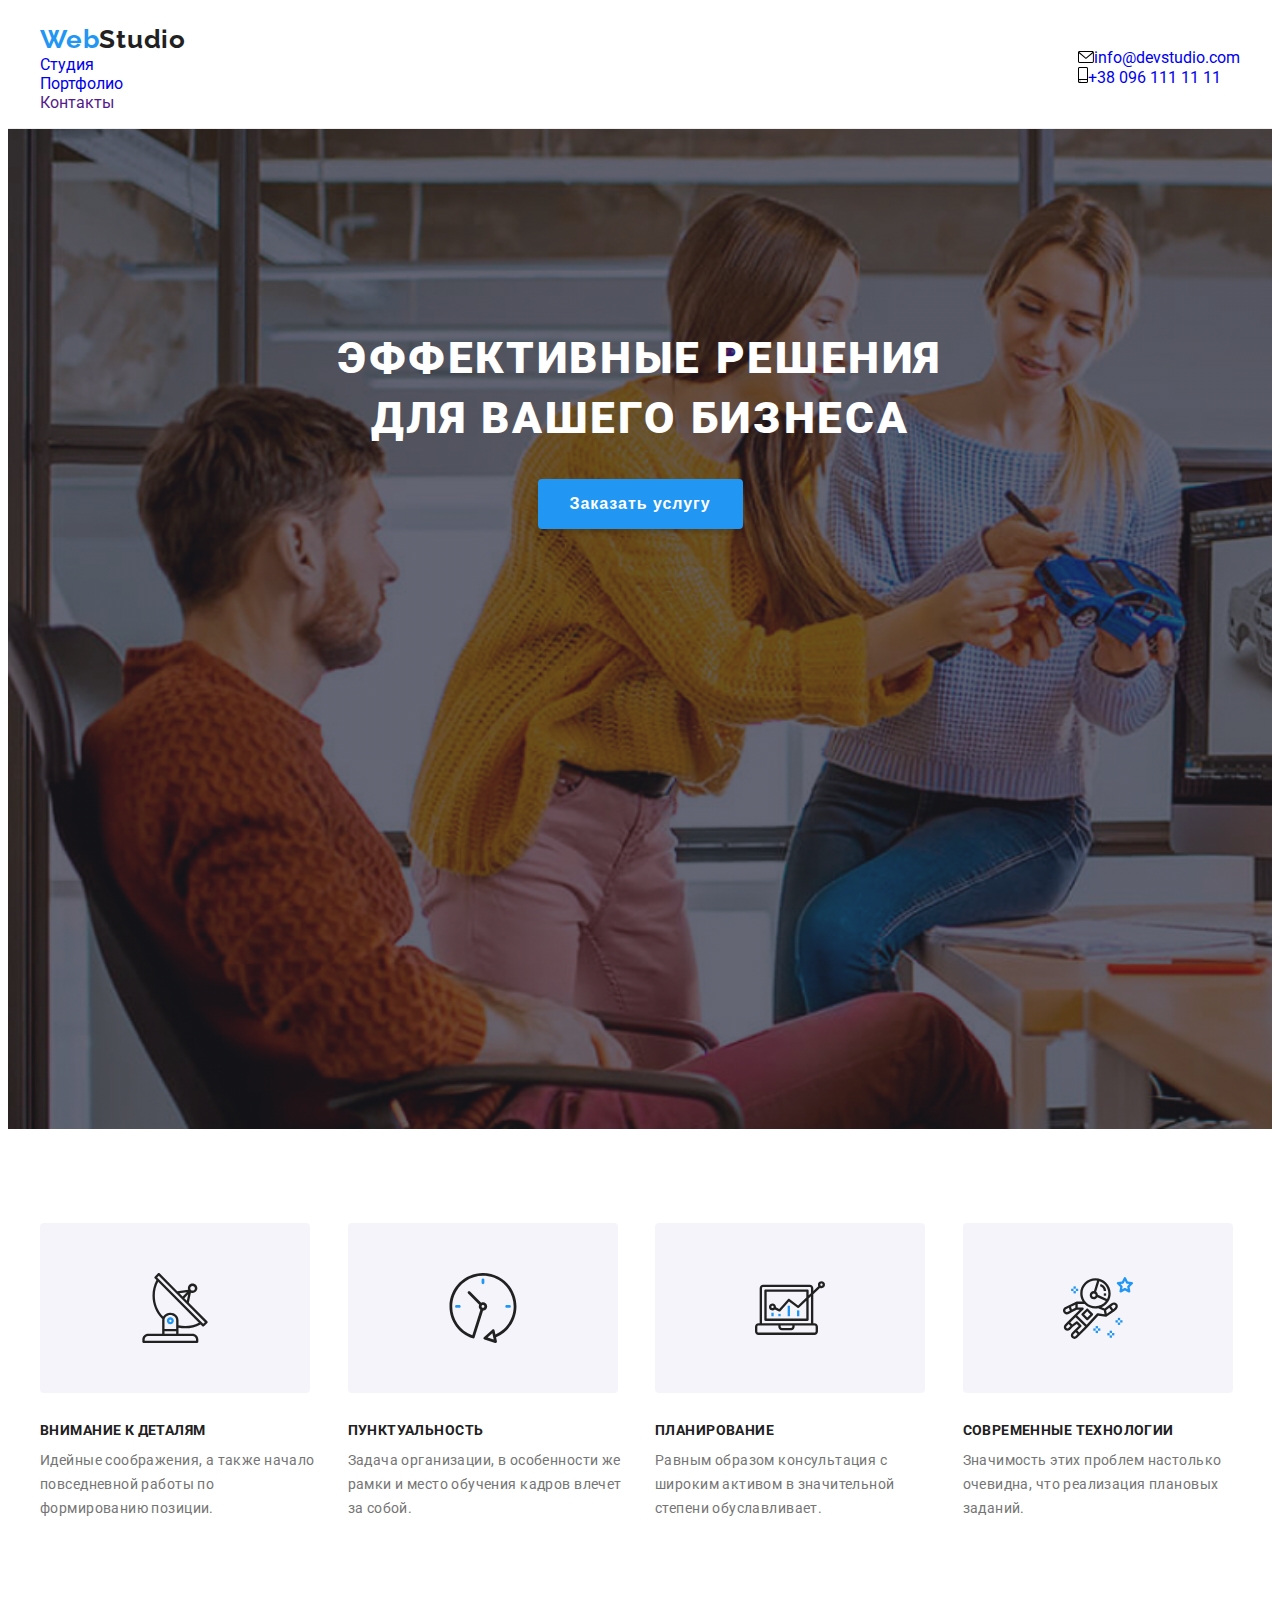
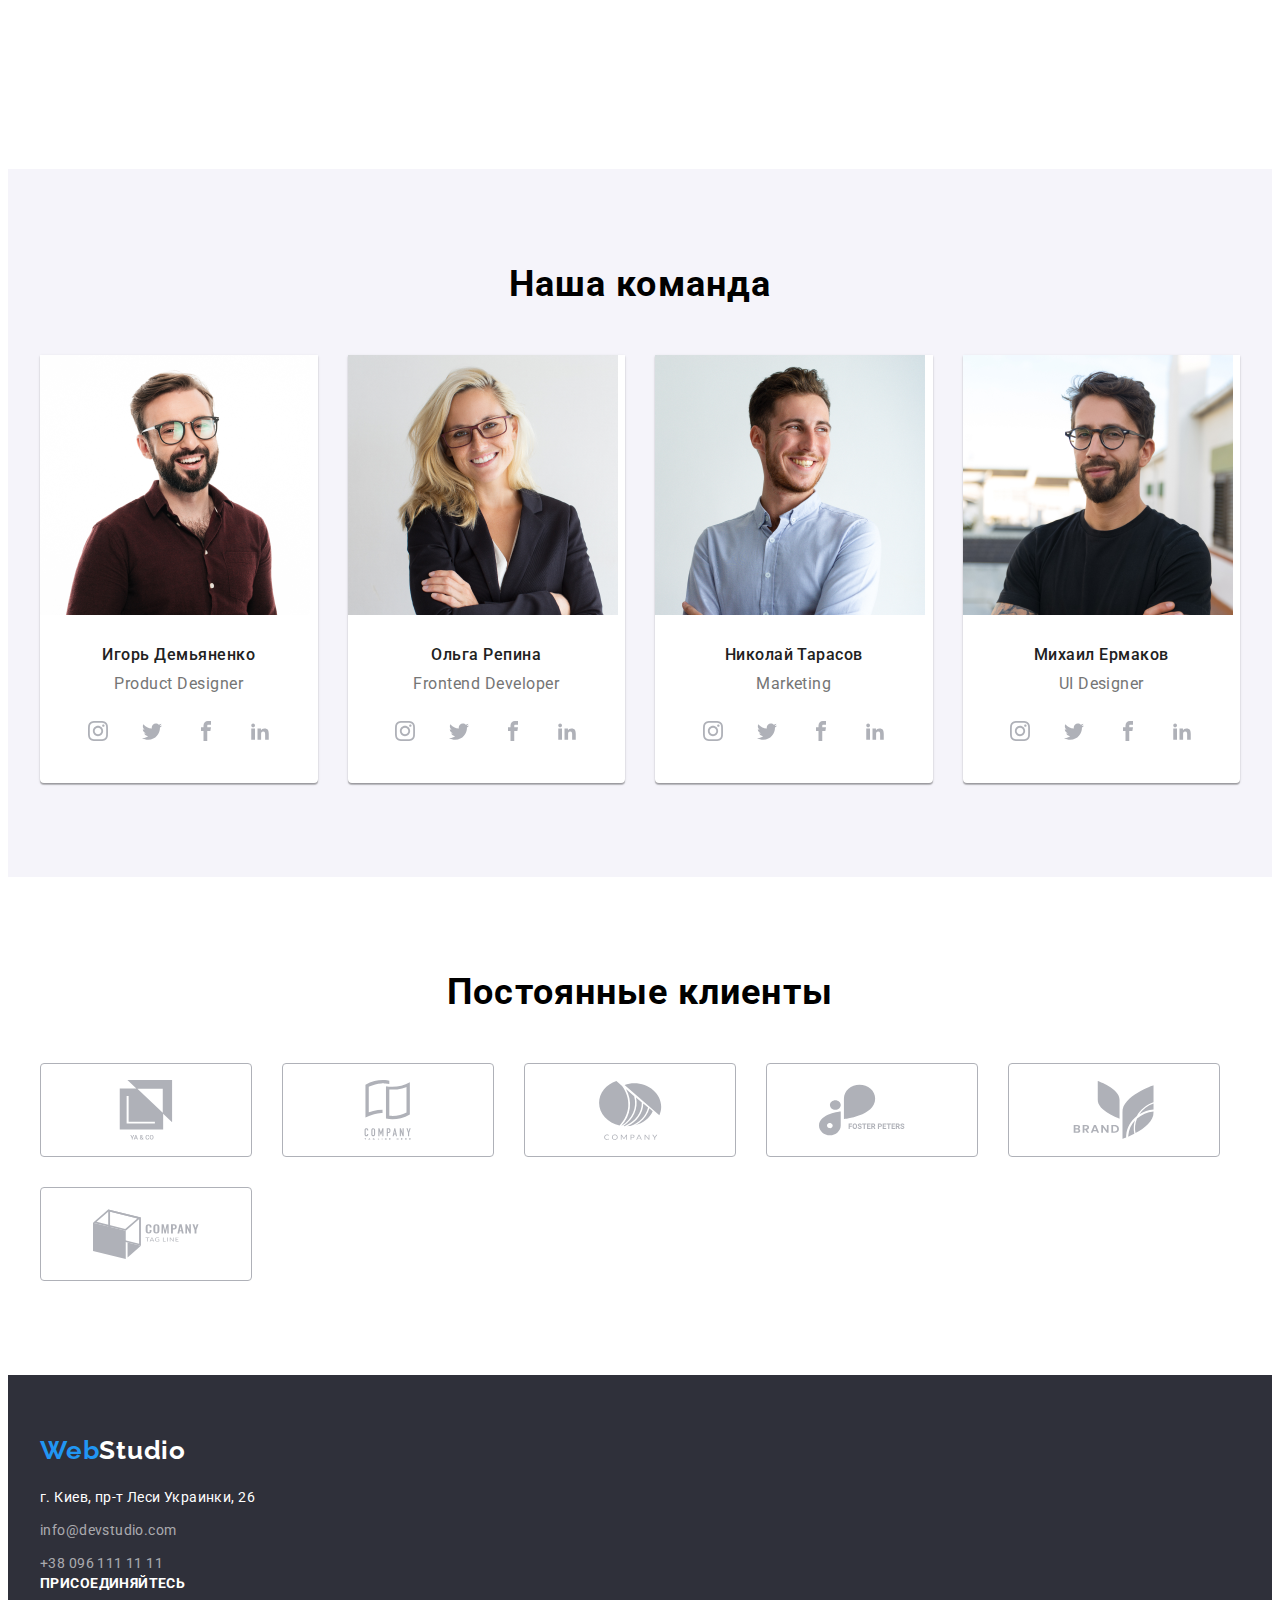
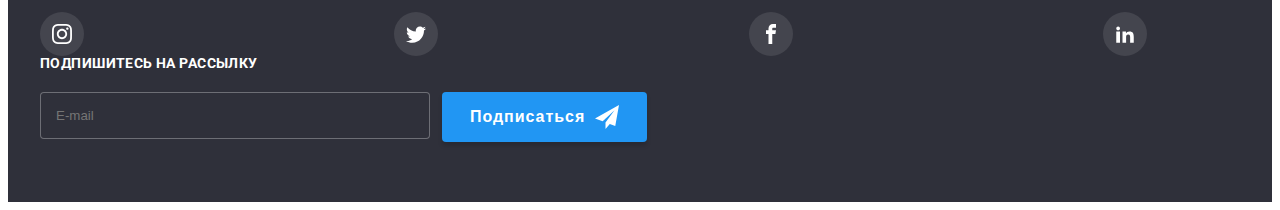
==== commit 94af3ca6: "ДЗ Nr. 8-3" ====
--- a/index.html
+++ b/index.html
@@ -118,7 +118,7 @@
         </section>
 
         <!-- ADVANTAGES -->
-        <!-- <section class="advantages">
+        <section class="advantages">
             <div class="container">
                 <ul class="list advantages-list">
                     <li class="advantages-list__item">
@@ -170,37 +170,61 @@
                     </li>
                 </ul>
             </div>
-        </section> -->
+        </section>
 
         <!-- ABOUT US -->
-        <!-- <section class="about-us section">
-            <div class="container">
+        <section class="about-us section">
+            <div class="container about-us__container">
                 <h2 class="subtitle">Чем мы занимаемся</h2>
                 <ul class="about-list list">
                     <li class="about-list__item">
                         <div class="about-list__image-wrapper">
-                            <img class="about-list-img" src="./images/about_us/about-img-1.jpg"
-                                alt="Веб-дизайн для ноутбуков" width="370" height="294">
+                            <picture>
+                                <source
+                                    srcset="./images/about_us/about-img-1-desktop.webp 1x ./images/about_us/about-img-1-desktop@2x.webp 2x"
+                                    media="min-width: 1200px" type="image/webp">
+                                <source
+                                    srcset="./images/about_us/about-img-1-desktop.jpg 1x ./images/about_us/about-img-1-desktop@2x.jpg 2x"
+                                    media="min-width: 1200px">
+                                <img class="about-list-img" src="./images/about_us/about-img-1.jpg"
+                                    alt="Веб-дизайн для ноутбуков">
+                            </picture>
                             <p class="about-img-description">Десктопные приложения</p>
                         </div>
                     </li>
                     <li class="about-list__item">
                         <div class="about-list__image-wrapper">
-                            <img class="about-list-img" src="./images/about_us/about-img-2.jpg"
-                                alt="Веб-дизайн для смартфонов" width="370" height="294">
+                            <picture>
+                                <source
+                                    srcset="./images/about_us/about-img-2-desktop.webp 1x ./images/about_us/about-img-2-desktop@2x.webp 2x"
+                                    media="min-width: 1200px" type="image/webp">
+                                <source
+                                    srcset="./images/about_us/about-img-2-desktop.jpg 1x ./images/about_us/about-img-2-desktop@2x.jpg 2x"
+                                    media="min-width: 1200px">
+                                <img class="about-list-img" src="./images/about_us/about-img-2.jpg"
+                                    alt="Веб-дизайн для смартфонов">
+                            </picture>
                             <p class="about-img-description">Мобильные приложения</p>
                         </div>
                     </li>
                     <li class="about-list__item">
                         <div class="about-list__image-wrapper">
-                            <img class="about-list-img" src="./images/about_us/about-img-3.jpg"
-                                alt="Веб-дизайн для планшетов" width="370" height="294">
+                            <picture>
+                                <source
+                                    srcset="./images/about_us/about-img-3-desktop.webp 1x ./images/about_us/about-img-3-desktop@2x.webp 2x"
+                                    media="min-width: 1200px" type="image/webp">
+                                <source
+                                    srcset="./images/about_us/about-img-3-desktop.jpg 1x ./images/about_us/about-img-3-desktop@2x.jpg 2x"
+                                    media="min-width: 1200px">
+                                <img class="about-list-img" src="./images/about_us/about-img-3.jpg"
+                                    alt="Веб-дизайн для планшетов">
+                            </picture>
                             <p class="about-img-description">Дизайнерские решения</p>
                         </div>
                     </li>
                 </ul>
             </div>
-        </section> -->
+        </section>
 
         <!-- OUR TEAM -->
         <section class="our-team section">
@@ -208,8 +232,28 @@
                 <h2 class="subtitle">Наша команда</h2>
                 <ul class="our-team-list list">
                     <li class="our-team-list__item">
-                        <img class="our-team-list__img" src="./images/our_team/team-img-1.jpg"
-                            alt="фото Игорь Демьяненко" width="270" height="260">
+                        <picture>
+                            <source
+                                srcset="./images/our_team/team-img-1-desktop.webp 1x, ./images/our_team/team-img-1-desktop@2x.webp 2x"
+                                media="min-width: 1200px" type="image/webp">
+                            <source
+                                srcset="./images/our_team/team-img-1-desktop.jpg 1x, ./images/our_team/team-img-1-desktop@2x.jpg 2x"
+                                media="min-width: 1200px">
+                            <source
+                                srcset="./images/our_team/team-img-1-tablet.webp 1x, ./images/our_team/team-img-1-tablet@2x.webp 2x"
+                                media="min-width: 768px" type="image/webp">
+                            <source
+                                srcset="./images/our_team/team-img-1-tablet.jpg 1x, ./images/our_team/team-img-1-tablet@2x.jpg 2x"
+                                media="min-width: 768px">
+                            <source
+                                srcset="./images/our_team/team-img-1-mobile.webp 1x, ./images/our_team/team-img-1-mobile@2x.webp 2x"
+                                media="max-width: 767px" type="image/webp">
+                            <source
+                                srcset="./images/our_team/team-img-1-mobile.jpg 1x, ./images/our_team/team-img-1-mobile@2x.jpg 2x"
+                                media="max-width: 767px">
+                            <img class="our-team-list__img" src="./images/our_team/team-img-1.jpg"
+                                alt="фото Игорь Демьяненко">
+                        </picture>
                         <div class="our-team-list__content team-member">
                             <h3 class="team-member__name">Игорь Демьяненко</h3>
                             <p class="team-member__position" lang="en">Product Designer</p>
@@ -250,8 +294,28 @@
                         </div>
                     </li>
                     <li class="our-team-list__item">
-                        <img class="our-team-list__img" src="./images/our_team/team-img-2.jpg" alt="фото Ольга Репина"
-                            width="270" height="260">
+                        <picture>
+                            <source
+                                srcset="./images/our_team/team-img-2-desktop.webp 1x, ./images/our_team/team-img-2-desktop@2x.webp 2x"
+                                media="min-width: 1200px" type="image/webp">
+                            <source
+                                srcset="./images/our_team/team-img-2-desktop.jpg 1x, ./images/our_team/team-img-2-desktop@2x.jpg 2x"
+                                media="min-width: 1200px">
+                            <source
+                                srcset="./images/our_team/team-img-2-tablet.webp 1x, ./images/our_team/team-img-2-tablet@2x.webp 2x"
+                                media="min-width: 768px" type="image/webp">
+                            <source
+                                srcset="./images/our_team/team-img-2-tablet.jpg 1x, ./images/our_team/team-img-2-tablet@2x.jpg 2x"
+                                media="min-width: 768px">
+                            <source
+                                srcset="./images/our_team/team-img-2-mobile.webp 1x, ./images/our_team/team-img-2-mobile@2x.webp 2x"
+                                media="max-width: 767px" type="image/webp">
+                            <source
+                                srcset="./images/our_team/team-img-2-mobile.jpg 1x, ./images/our_team/team-img-2-mobile@2x.jpg 2x"
+                                media="max-width: 767px">
+                            <img class="our-team-list__img" src="./images/our_team/team-img-2.jpg"
+                                alt="фото Ольга Репина">
+                        </picture>
                         <div class="our-team-list__content team-member">
                             <h3 class="team-member__name">Ольга Репина</h3>
                             <p class="team-member__position" lang="en">Frontend Developer</p>
@@ -292,8 +356,28 @@
                         </div>
                     </li>
                     <li class="our-team-list__item">
-                        <img class="our-team-list__img" src="./images/our_team/team-img-3.jpg"
-                            alt="фото Николай Тарасов" width="270" height="260">
+                        <picture>
+                            <source
+                                srcset="./images/our_team/team-img-3-desktop.webp 1x, ./images/our_team/team-img-3-desktop@2x.webp 2x"
+                                media="min-width: 1200px" type="image/webp">
+                            <source
+                                srcset="./images/our_team/team-img-3-desktop.jpg 1x, ./images/our_team/team-img-3-desktop@2x.jpg 2x"
+                                media="min-width: 1200px">
+                            <source
+                                srcset="./images/our_team/team-img-3-tablet.webp 1x, ./images/our_team/team-img-3-tablet@2x.webp 2x"
+                                media="min-width: 768px" type="image/webp">
+                            <source
+                                srcset="./images/our_team/team-img-3-tablet.jpg 1x, ./images/our_team/team-img-3-tablet@2x.jpg 2x"
+                                media="min-width: 768px">
+                            <source
+                                srcset="./images/our_team/team-img-3-mobile.webp 1x, ./images/our_team/team-img-3-mobile@2x.webp 2x"
+                                media="max-width: 767px" type="image/webp">
+                            <source
+                                srcset="./images/our_team/team-img-3-mobile.jpg 1x, ./images/our_team/team-img-3-mobile@2x.jpg 2x"
+                                media="max-width: 767px">
+                            <img class="our-team-list__img" src="./images/our_team/team-img-3.jpg"
+                                alt="фото Николай Тарасов">
+                        </picture>
                         <div class="our-team-list__content team-member">
                             <h3 class="team-member__name">Николай Тарасов</h3>
                             <p class="team-member__position" lang="en">Marketing</p>
@@ -334,8 +418,28 @@
                         </div>
                     </li>
                     <li class="our-team-list__item">
-                        <img class="our-team-list__img" src="./images/our_team/team-img-4.jpg" alt="фото Михаил Ермаков"
-                            width="270" height="260">
+                        <picture>
+                            <source
+                                srcset="./images/our_team/team-img-4-desktop.webp 1x, ./images/our_team/team-img-4-desktop@2x.webp 2x"
+                                media="min-width: 1200px" type="image/webp">
+                            <source
+                                srcset="./images/our_team/team-img-4-desktop.jpg 1x, ./images/our_team/team-img-4-desktop@2x.jpg 2x"
+                                media="min-width: 1200px">
+                            <source
+                                srcset="./images/our_team/team-img-4-tablet.webp 1x, ./images/our_team/team-img-4-tablet@2x.webp 2x"
+                                media="min-width: 768px" type="image/webp">
+                            <source
+                                srcset="./images/our_team/team-img-4-tablet.jpg 1x, ./images/our_team/team-img-4-tablet@2x.jpg 2x"
+                                media="min-width: 768px">
+                            <source
+                                srcset="./images/our_team/team-img-4-mobile.webp 1x, ./images/our_team/team-img-4-mobile@2x.webp 2x"
+                                media="max-width: 767px" type="image/webp">
+                            <source
+                                srcset="./images/our_team/team-img-4-mobile.jpg 1x, ./images/our_team/team-img-4-mobile@2x.jpg 2x"
+                                media="max-width: 767px">
+                            <img class="our-team-list__img" src="./images/our_team/team-img-4.jpg"
+                                alt="фото Михаил Ермаков">
+                        </picture>
                         <div class="our-team-list__content team-member">
                             <h3 class="team-member__name">Михаил Ермаков</h3>
                             <p class="team-member__position" lang="en">UI Designer</p>
@@ -380,7 +484,7 @@
         </section>
 
         <!-- OUR CLIENTS -->
-        <!-- <section class="section clients-section">
+        <section class="section clients-section">
             <div class="container">
                 <h2 class="subtitle">Постоянные клиенты</h2>
                 <ul class="list clients-list">
@@ -428,11 +532,11 @@
                     </li>
                 </ul>
             </div>
-        </section> -->
+        </section>
     </main>
 
     <!-- FOOTER -->
-    <!-- <footer class="footer footer-background">
+    <footer class="footer footer-background">
         <div class="container footer__contact-container">
             <div class="footer__address">
                 <a class="logo link footer__logo" href="">Web<span class="footer__logo-second">Studio</span></a>
@@ -502,7 +606,7 @@
                 </form>
             </div>
         </div>
-    </footer> -->
+    </footer>
 
     <!-- BACKDROP -->
     <!-- <div class="backdrop is is-hidden" data-modal>
--- a/css/main.min.css
+++ b/css/main.min.css
@@ -1,2 +1,2 @@
-:root{--main-font: "Roboto", sans-serif;--secondary-font: "Raleway", sans-serif;--titles-color: #212121;--main-text-color: #757575;--secondary-text-color: #ffffff;--accent-color: #2196f3;--footer-link-color: rgba(255, 255, 255, 0.6);--button-background-color: #f5f4fa;--footer-bacground-color: #2f303a;--border-color: #eeeeee;--icon-fill-color: #afb1b8}.visually-hidden{position:absolute !important;clip:rect(1px 1px 1px 1px);clip:rect(1px, 1px, 1px, 1px);padding:0 !important;border:0 !important;height:1px !important;width:1px !important;overflow:hidden}h1,h2,h3,h4,h5,h6,p{margin-top:0;margin-bottom:0}ul,ol{margin-top:0;margin-bottom:0;padding-left:0}img{display:block}body{font-family:var(--main-font)}.link{text-decoration:none}.list{list-style:none}.section{padding-top:60px;padding-bottom:60px}@media screen and (min-width: 768px){.section{padding-top:60px;padding-bottom:60px}}@media screen and (min-width: 1200px){.section{padding-top:94px;padding-bottom:94px}}.container{padding-left:15px;padding-right:15px}@media screen and (min-width: 480px){.container{width:480px;margin:0 auto}}@media screen and (min-width: 768px){.container{width:768px}}@media screen and (min-width: 1200px){.container{width:1200px}}@media screen and (max-width: 767px){.mobile-menu{position:fixed;top:0;left:0;width:100vw;height:100vh;overflow:auto;opacity:0;visibility:hidden;pointer-events:none;background-color:#ffffff}.mobile-menu__container{position:relative;padding-top:48px;padding-bottom:48px;padding-left:25px}.mobile-menu__close-btn{position:absolute;top:10px;right:0;border:none;background-color:transparent;padding:0}.mobile-menu__close-btn:hover,.mobile-menu__close-btn:focus{color:#2196f3}.mobile-menu.is-open{opacity:1;visibility:visible;pointer-events:auto}.mobile-menu__nav{margin-bottom:302px}.mobile-menu__item:not(:last-child){padding-bottom:32px}.mobile-menu__item:not(:last-child):hover,.mobile-menu__item:not(:last-child):focus{color:#2196f3}.mobile-menu__link{font-weight:500;font-size:40px;line-height:1.18;letter-spacing:0.02em;color:#212121}.mobile-menu__link:focus{color:#2196f3}.mobile-menu__contacts{margin-bottom:64px}.mobile-menu__contacts-item:not(:last-child){margin-bottom:32px}.mobile-menu__contacts-link{font-weight:500;letter-spacing:0.02em}.mobile-menu__contacts-tel{font-size:34px;line-height:1.18;color:#2196f3}.mobile-menu__contacts-mail{font-weight:500;line-height:1.17;color:#757575}.mobile-menu__social{display:flex;align-items:center}.mobile-menu__social-item:not(:last-child){margin-right:10px}.mobile-menu__social-item:not(:last-child)::after{content:"";width:22px;height:0px;margin-left:10px;border:1px solid rgba(33,33,33,0.2);transform:rotate(90deg)}.mobile-menu__social-link{font-weight:500;font-size:18px;line-height:1.22;letter-spacing:0.02em;color:#2196f3}}@media screen and (min-width: 768px){.mobile-menu{display:none}}.logo{font-family:var(--secondary-font);font-style:normal;font-weight:700;font-size:26px;line-height:1.19;letter-spacing:0.03em;color:var(--accent-color)}.footer__logo-second{color:var(--secondary-text-color)}.subtitle{font-weight:700;font-size:28px;line-height:1.18;text-align:center;letter-spacing:0.03em;margin-bottom:30px}@media screen and (min-width: 1200px){.subtitle{font-size:36px;line-height:1.17;margin-bottom:50px}}.footer-background{background-color:var(--footer-bacground-color)}.social-icon{width:20px;height:20px;fill:var(--icon-fill-color)}.social-list-link:hover .social-icon,.social-list-link:focus .social-icon{fill:var(--secondary-text-color)}.social-media{display:flex;justify-content:space-between}.social-list-link{display:flex;justify-content:center;align-items:center;width:44px;height:44px;background-color:var(--secondary-text-color);border-radius:50%;transition:color 250ms cubic-bezier(0.4, 0, 0.2, 1),background-color 250ms cubic-bezier(0.4, 0, 0.2, 1)}.social-list-link:hover,.social-list-link:focus{background-color:var(--accent-color)}.backdrop{position:fixed;top:0;left:0;width:100vw;height:100vh;background-color:rgba(0,0,0,0.2);z-index:100;transition:opacity 250ms linear, visibility 250ms linear}.is-hidden{opacity:0;visibility:hidden;pointer-events:none}.modal{position:absolute;top:50%;left:50%;transform:translate(-50%, -50%);width:528px;height:581px;padding:40px;background-color:var(--secondary-text-color);border-radius:4px}.modal-close-btn{display:flex;position:absolute;justify-content:center;align-items:center;top:8px;right:8px;width:30px;height:30px;background-color:transparent;border:1px solid rgba(0,0,0,0.1);border-radius:50%;cursor:pointer;padding:0}.modal-form-head{font-size:20px;font-weight:700;text-align:center;margin-bottom:12px;letter-spacing:0.03em}.modal-form{display:flex;flex-direction:column}.modal-form-field{margin-bottom:10px;font-size:12px;line-height:1.16;letter-spacing:0.01em;color:var(--main-text-color)}.modal-form-input{width:100%;height:40px;border:1px solid rgba(33,33,33,0.2);border-radius:4px;padding-left:42px}.modal-form-input:focus{border-color:var(--accent-color);outline:none}.modal-form-input-wrapper{position:relative;display:block;margin-top:4px}.modal-form-icon{display:block;position:absolute;top:50%;left:15px;transform:translateY(-50%);height:18px;width:18px}.modal-form-input:focus+.modal-form-icon{fill:var(--accent-color)}.modal-form-message{width:100%;height:120px;border:1px solid rgba(33,33,33,0.2);border-radius:4px;resize:none;padding:12px 16px;margin-top:4px;margin-bottom:10px}.modal-form-message:focus{outline:none;border-color:var(--accent-color)}.modal-form-message::placeholder{font-size:12px;letter-spacing:0.01em;color:rgba(117,117,117,0.5)}.checkbox-icon{display:inline-block;vertical-align:middle;width:16px;height:15px;border:2px solid var(--titles-color);border-radius:2px;margin-right:7px;transition:border-color 250ms cubic-bezier(0.4, 0, 0.2, 1),background-color 250ms cubic-bezier(0.4, 0, 0.2, 1)}.modal-form-checkbox:focus+.checkbox-icon{border-color:var(--accent-color)}.modal-form-checkbox:checked+.checkbox-icon{background-color:var(--accent-color);background-image:url(../images/icon-check.svg);background-repeat:no-repeat;background-position:50% 50%;border-color:var(--accent-color);border-radius:2px}.modal-form-checkbox-policy{display:flex;align-items:center;position:relative;cursor:pointer;text-align:center;margin-left:12px;font-size:14px;line-height:1.71;letter-spacing:0.03em;color:var(--main-text-color)}.modal-form-policy-link{color:var(--accent-color)}.modal-form-btn{align-self:center;width:200px;height:50px;font-weight:700;font-size:16px;line-height:1.88;letter-spacing:0.06em;cursor:pointer;padding:0px 55px;margin-top:30px;color:var(--secondary-text-color);background:var(--accent-color);box-shadow:0px 4px 4px rgba(0,0,0,0.15);border:none;border-radius:4px}.header{padding-top:16px;padding-bottom:16px;border-bottom:1px solid var(--border-color)}.header__logo-second{color:var(--titles-color)}.header__container{display:flex;align-items:center;justify-content:space-between}@media screen and (max-width: 767px){.header__mobile-menu-btn{line-height:0;background-color:transparent;border:none;padding:0}.header__mobile-menu-icon{width:40px;height:40px}.header-contact-list{display:none}.nav-list{display:none}}@media screen and (min-width: 768px){.header__mobile-menu-btn{display:none}}.hero{padding-top:200px;padding-bottom:200px}.hero-title{font-weight:900;font-size:44px;line-height:1.36;letter-spacing:0.06em;text-transform:uppercase;margin:0 auto 30px;color:var(--secondary-text-color);width:696px}.modal-btn{height:50px;font-weight:700;font-size:16px;line-height:1.88;letter-spacing:0.06em;cursor:pointer;padding:0px 32px;color:var(--secondary-text-color);background:var(--accent-color);box-shadow:0px 4px 4px rgba(0,0,0,0.15);border:none;border-radius:4px}.hero-background{background-image:linear-gradient(rgba(47,48,58,0.4), rgba(47,48,58,0.4)),url("../images/hero/backgound.jpg");background-repeat:no-repeat;background-size:cover;background-color:var(--footer-bacground-color);max-width:1600px;min-height:600px;text-align:center;margin:0 auto}.advantages{padding-top:94px}.advantages-symbol{width:70px;height:70px}.advantages-list{display:flex;padding-bottom:0;margin-top:-30px;margin-left:-30px;flex-wrap:wrap}.advantages-list__item{width:270px;flex-basis:calc((100% - 120px) / 4);margin-top:30px;margin-left:30px}.advantages-list__title{font-style:normal;font-weight:700;font-size:14px;line-height:1.14;letter-spacing:0.03em;text-transform:uppercase;margin-bottom:10px;color:var(--titles-color)}.advantages-list__text{font-style:normal;font-weight:400;font-size:14px;line-height:1.71;letter-spacing:0.03em;color:var(--main-text-color)}.advantages-list__icon{display:flex;justify-content:center;align-items:center;width:270px;height:120px;margin-bottom:30px;border-radius:4px;background-color:var(--button-background-color)}.about-list{display:flex;margin-left:-30px;margin-top:-30px}.about-list__item{margin-left:30px;margin-top:30px}.about-list__image-wrapper{position:relative}.about-img-description{display:flex;position:absolute;bottom:0;left:0;height:70px;width:100%;justify-content:center;align-items:center;font-weight:700;font-size:14px;line-height:1.14;letter-spacing:3%;text-transform:uppercase;color:var(--secondary-text-color);background-color:rgba(47,48,58,0.8)}.team-member__name{font-style:normal;font-weight:500;font-size:16px;line-height:1.19;text-align:center;letter-spacing:0.03em;margin-bottom:10px;color:var(--titles-color)}.team-member__position{font-style:normal;font-weight:400;font-size:16px;line-height:1.19;text-align:center;letter-spacing:0.03em;color:var(--main-text-color);margin-bottom:16px}.clients-list{display:flex;flex-wrap:wrap;margin-left:-30px;margin-top:-30px}.clients-list__item{flex-basis:calc((100% - 180px) / 6);margin-left:30px;margin-top:30px}.clients-list__company-link{display:flex;justify-content:center;align-items:center;width:170px;height:92px;color:var(--icon-fill-color);border:1px solid var(--icon-fill-color);border-radius:4px;transition:color 250ms cubic-bezier(0.4, 0, 0.2, 1),border-color 250ms cubic-bezier(0.4, 0, 0.2, 1)}.clients-list__company-link:hover,.clients-list__company-link:focus{border:1px solid var(--accent-color);color:var(--accent-color)}.company-logo{fill:currentColor;width:106px;height:60px}.footer{padding-top:60px;padding-bottom:60px}.footer__contact-container{display:flex;align-items:baseline}.footer__address{width:231px;margin-right:70px}.footer__logo{display:block;margin-bottom:20px}.footer__join-container{display:block;margin-right:93px}.footer-list__item:not(:last-child){margin-bottom:9px}.footer-list__address-link{font-style:normal;font-weight:400;font-size:14px;line-height:1.71;letter-spacing:0.03em;color:var(--secondary-text-color)}.footer-list__contact-link{font-style:normal;font-weight:400;font-size:14px;line-height:1.71;letter-spacing:0.03em;color:var(--footer-link-color)}.join-title{font-weight:700;font-size:14px;line-height:1.14;letter-spacing:0.03em;text-transform:uppercase;margin-bottom:20px;color:var(--secondary-text-color)}.join-list{display:flex;justify-content:space-between}.join-social:not(:last-child){margin-right:10px}.join-social__link{display:flex;justify-content:center;align-items:center;width:44px;height:44px;background-color:rgba(255,255,255,0.1);border-radius:50%;transition:background-color 250ms cubic-bezier(0.4, 0, 0.2, 1)}.join-social__link:hover,.join-social__link:focus{background-color:var(--accent-color)}.join-social-icon{width:20px;height:20px;fill:var(--secondary-text-color)}.mailing-form{display:flex}.mailing-form__field{font-size:16px;line-height:1.25;letter-spacing:0.03em;color:var(--footer-link-color)}.mailing-form__button{display:inline-flex;align-items:center;min-width:200px;font-weight:700;font-size:16px;line-height:1.88;letter-spacing:0.06em;border:none;border-radius:4px;cursor:pointer;padding:10px 28px;color:var(--secondary-text-color);background:var(--accent-color);box-shadow:0px 4px 4px rgba(0,0,0,0.15)}.mailing-form__input{width:358px;padding:15px;margin-right:12px;border:1px solid rgba(255,255,255,0.3);border-radius:4px;background-color:var(--footer-bacground-color);color:var(--secondary-text-color)}.mailing-title{font-weight:700;font-size:14px;line-height:1.14;letter-spacing:0.03em;text-transform:uppercase;margin-bottom:20px;color:var(--secondary-text-color)}.mailing-button-icon{margin-left:10px;fill:currentColor}.portfolio-modal-btn{height:38px;font-weight:500;font-size:16px;line-height:1.63;letter-spacing:0.03em;cursor:pointer;padding:0 22px;color:var(--titles-color);background:var(--button-background-color);border-radius:4px;list-style:none;border:none;transition:color 250ms cubic-bezier(0.4, 0, 0.2, 1),background-color 250ms cubic-bezier(0.4, 0, 0.2, 1),box-shadow 250ms cubic-bezier(0.4, 0, 0.2, 1)}.portfolio-modal-btn:hover,.portfolio-modal-btn:focus{color:var(--secondary-text-color);background:var(--accent-color);box-shadow:0px 2px 2px 0px rgba(0,0,0,0.12),0px 1px 2px 0px rgba(0,0,0,0.08),0px 3px 1px 0px rgba(0,0,0,0.1)}.portfolio-button-list{display:flex;justify-content:center;margin-bottom:50px}.portfolio-button-list__item:not(:last-child){margin-right:8px}.portfolio-image-wrapper{position:relative;overflow:hidden}.project-name{font-weight:700;font-size:18px;line-height:2;letter-spacing:0.06em;margin-bottom:4px;color:var(--titles-color)}.project-type{font-weight:400;font-size:16px;line-height:1.88;letter-spacing:0.03em;color:var(--main-text-color)}.project-list{display:flex;flex-wrap:wrap;margin-left:-30px;margin-top:-30px}.project-list__item{flex-basis:calc((100% - 90px) / 3);margin-left:30px;margin-top:30px}.project-list__item:hover,.project-list__item:focus{box-shadow:0px 1px 1px rgba(0,0,0,0.12),1px 4px 6px rgba(0,0,0,0.16),0px 4px 4px rgba(0,0,0,0.06)}.project-list__link{display:block}.project-list-content{padding:20px 24px;border:1px solid var(--border-color);border-top:none}.overlay{position:absolute;top:0;left:0;height:100%;width:100%;padding:63px 24px;font-weight:400;font-size:18px;line-height:1.56;letter-spacing:0.03em;color:var(--secondary-text-color);background-color:rgba(33,150,243,0.9);overflow:auto;transform:translateY(100%);transition:transform 250ms linear}.project-list__link:hover .overlay,.project-list__link:focus .overlay{transform:translateY(0%)}
+:root{--main-font: "Roboto", sans-serif;--secondary-font: "Raleway", sans-serif;--titles-color: #212121;--main-text-color: #757575;--secondary-text-color: #ffffff;--accent-color: #2196f3;--footer-link-color: rgba(255, 255, 255, 0.6);--button-background-color: #f5f4fa;--footer-bacground-color: #2f303a;--border-color: #eeeeee;--icon-fill-color: #afb1b8}.visually-hidden{position:absolute !important;clip:rect(1px 1px 1px 1px);clip:rect(1px, 1px, 1px, 1px);padding:0 !important;border:0 !important;height:1px !important;width:1px !important;overflow:hidden}h1,h2,h3,h4,h5,h6,p{margin-top:0;margin-bottom:0}ul,ol{margin-top:0;margin-bottom:0;padding-left:0}img{display:block}body{font-family:var(--main-font)}.link{text-decoration:none}.list{list-style:none}.section{padding-top:60px;padding-bottom:60px}@media screen and (min-width: 768px){.section{padding-top:60px;padding-bottom:60px}}@media screen and (min-width: 1200px){.section{padding-top:94px;padding-bottom:94px}}.container{padding-left:15px;padding-right:15px}@media screen and (min-width: 480px){.container{width:480px;margin:0 auto}}@media screen and (min-width: 768px){.container{width:768px}}@media screen and (min-width: 1200px){.container{width:1200px}}@media screen and (max-width: 767px){.mobile-menu{position:fixed;top:0;left:0;width:100vw;height:100vh;overflow:auto;opacity:0;visibility:hidden;pointer-events:none;background-color:#ffffff}.mobile-menu__container{position:relative;padding-top:48px;padding-bottom:48px;padding-left:25px}.mobile-menu__close-btn{position:absolute;top:10px;right:0;border:none;background-color:transparent;padding:0}.mobile-menu__close-btn:hover,.mobile-menu__close-btn:focus{color:#2196f3}.mobile-menu.is-open{opacity:1;visibility:visible;pointer-events:auto}.mobile-menu__nav{margin-bottom:302px}.mobile-menu__item:not(:last-child){padding-bottom:32px}.mobile-menu__item:not(:last-child):hover,.mobile-menu__item:not(:last-child):focus{color:#2196f3}.mobile-menu__link{font-weight:500;font-size:40px;line-height:1.18;letter-spacing:0.02em;color:#212121}.mobile-menu__link:focus{color:#2196f3}.mobile-menu__contacts{margin-bottom:64px}.mobile-menu__contacts-item:not(:last-child){margin-bottom:32px}.mobile-menu__contacts-link{font-weight:500;letter-spacing:0.02em}.mobile-menu__contacts-tel{font-size:34px;line-height:1.18;color:#2196f3}.mobile-menu__contacts-mail{font-weight:500;line-height:1.17;color:#757575}.mobile-menu__social{display:flex;align-items:center}.mobile-menu__social-item:not(:last-child){margin-right:15px}.mobile-menu__social-item:not(:last-child)::after{content:"";width:22px;height:0px;margin-left:10px;border:1px solid rgba(33,33,33,0.2);transform:rotate(90deg)}.mobile-menu__social-link{font-weight:500;font-size:18px;line-height:1.22;letter-spacing:0.02em;color:#2196f3}}@media screen and (min-width: 768px){.mobile-menu{display:none}}.logo{font-family:var(--secondary-font);font-style:normal;font-weight:700;font-size:26px;line-height:1.19;letter-spacing:0.03em;color:var(--accent-color)}.footer__logo-second{color:var(--secondary-text-color)}.subtitle{font-weight:700;font-size:28px;line-height:1.18;text-align:center;letter-spacing:0.03em;margin-bottom:30px}@media screen and (min-width: 1200px){.subtitle{font-size:36px;line-height:1.17;margin-bottom:50px}}.footer-background{background-color:var(--footer-bacground-color)}.social-icon{width:20px;height:20px;fill:var(--icon-fill-color)}.social-list-link:hover .social-icon,.social-list-link:focus .social-icon{fill:var(--secondary-text-color)}.social-media{display:flex;text-align:center;justify-content:center}.social-list:not(:last-child){margin-right:10px}.social-list-link{display:flex;justify-content:center;align-items:center;width:44px;height:44px;background-color:var(--secondary-text-color);border-radius:50%;transition:color 250ms cubic-bezier(0.4, 0, 0.2, 1),background-color 250ms cubic-bezier(0.4, 0, 0.2, 1)}.social-list-link:hover,.social-list-link:focus{background-color:var(--accent-color)}.backdrop{position:fixed;top:0;left:0;width:100vw;height:100vh;background-color:rgba(0,0,0,0.2);z-index:100;transition:opacity 250ms linear, visibility 250ms linear}.is-hidden{opacity:0;visibility:hidden;pointer-events:none}.modal{position:absolute;top:50%;left:50%;transform:translate(-50%, -50%);width:528px;height:581px;padding:40px;background-color:var(--secondary-text-color);border-radius:4px}.modal-close-btn{display:flex;position:absolute;justify-content:center;align-items:center;top:8px;right:8px;width:30px;height:30px;background-color:transparent;border:1px solid rgba(0,0,0,0.1);border-radius:50%;cursor:pointer;padding:0}.modal-form-head{font-size:20px;font-weight:700;text-align:center;margin-bottom:12px;letter-spacing:0.03em}.modal-form{display:flex;flex-direction:column}.modal-form-field{margin-bottom:10px;font-size:12px;line-height:1.16;letter-spacing:0.01em;color:var(--main-text-color)}.modal-form-input{width:100%;height:40px;border:1px solid rgba(33,33,33,0.2);border-radius:4px;padding-left:42px}.modal-form-input:focus{border-color:var(--accent-color);outline:none}.modal-form-input-wrapper{position:relative;display:block;margin-top:4px}.modal-form-icon{display:block;position:absolute;top:50%;left:15px;transform:translateY(-50%);height:18px;width:18px}.modal-form-input:focus+.modal-form-icon{fill:var(--accent-color)}.modal-form-message{width:100%;height:120px;border:1px solid rgba(33,33,33,0.2);border-radius:4px;resize:none;padding:12px 16px;margin-top:4px;margin-bottom:10px}.modal-form-message:focus{outline:none;border-color:var(--accent-color)}.modal-form-message::placeholder{font-size:12px;letter-spacing:0.01em;color:rgba(117,117,117,0.5)}.checkbox-icon{display:inline-block;vertical-align:middle;width:16px;height:15px;border:2px solid var(--titles-color);border-radius:2px;margin-right:7px;transition:border-color 250ms cubic-bezier(0.4, 0, 0.2, 1),background-color 250ms cubic-bezier(0.4, 0, 0.2, 1)}.modal-form-checkbox:focus+.checkbox-icon{border-color:var(--accent-color)}.modal-form-checkbox:checked+.checkbox-icon{background-color:var(--accent-color);background-image:url(../images/icon-check.svg);background-repeat:no-repeat;background-position:50% 50%;border-color:var(--accent-color);border-radius:2px}.modal-form-checkbox-policy{display:flex;align-items:center;position:relative;cursor:pointer;text-align:center;margin-left:12px;font-size:14px;line-height:1.71;letter-spacing:0.03em;color:var(--main-text-color)}.modal-form-policy-link{color:var(--accent-color)}.modal-form-btn{align-self:center;width:200px;height:50px;font-weight:700;font-size:16px;line-height:1.88;letter-spacing:0.06em;cursor:pointer;padding:0px 55px;margin-top:30px;color:var(--secondary-text-color);background:var(--accent-color);box-shadow:0px 4px 4px rgba(0,0,0,0.15);border:none;border-radius:4px}.header{padding-top:16px;padding-bottom:16px;border-bottom:1px solid var(--border-color)}.header__logo-second{color:var(--titles-color)}.header__container{display:flex;align-items:center;justify-content:space-between}@media screen and (max-width: 767px){.header__mobile-menu-btn{line-height:0;background-color:transparent;border:none;padding:0}.header__mobile-menu-icon{width:40px;height:40px}.header-contact-list{display:none}.nav-list{display:none}}@media screen and (min-width: 768px){.header__mobile-menu-btn{display:none}}.hero{padding-top:118px;padding-bottom:118px}@media screen and (min-width: 1200px){.hero{padding-top:200px;padding-bottom:200px}}.hero-title{font-weight:900;font-size:26px;line-height:1.62;width:360px;letter-spacing:0.06em;text-transform:uppercase;margin:0 auto 30px;color:var(--secondary-text-color);width:360px}@media screen and (min-width: 1200px){.hero-title{font-size:44px;line-height:1.36;width:696px}}.modal-btn{height:50px;font-weight:700;font-size:16px;line-height:1.88;letter-spacing:0.06em;cursor:pointer;padding:0px 32px;color:var(--secondary-text-color);background:var(--accent-color);box-shadow:0px 4px 4px rgba(0,0,0,0.15);border:none;border-radius:4px}.hero-background{max-width:1600px;min-height:600px;text-align:center;margin:0 auto;background-image:linear-gradient(rgba(47,48,58,0.4), rgba(47,48,58,0.4)),url("../images/hero/hero-img-mobile.jpg");background-repeat:no-repeat;background-size:cover;background-color:var(--footer-bacground-color)}@media (min-device-pixel-ratio: 2) and (max-width: 767px), (-webkit-min-device-pixel-ratio: 2) and (max-width: 767px), (min-resolution: 192dpi) and (max-width: 767px), (min-resolution: 2dppx) and (max-width: 767px){.hero-background{background-image:linear-gradient(to right, rgba(47,48,58,0.4), rgba(47,48,58,0.4)),url(../images/hero/hero-img-mobile@2x.jpg)}}@media screen and (min-width: 768px){.hero-background{background-image:linear-gradient(to right, rgba(47,48,58,0.4), rgba(47,48,58,0.4)),url(../images/hero/hero-img-tablet.jpg)}}@media screen and (min-width: 768px) and (min-device-pixel-ratio: 2), screen and (min-width: 768px) and (-webkit-min-device-pixel-ratio: 2), screen and (min-width: 768px) and (min-resolution: 192dpi), screen and (min-width: 768px) and (min-resolution: 2dppx){.hero-background{background-image:linear-gradient(to right, rgba(47,48,58,0.4), rgba(47,48,58,0.4)),url(../images/hero/hero-img-tablet@2x.jpg)}}@media screen and (min-width: 1200px){.hero-background{padding-top:200px;padding-bottom:200px;background-image:linear-gradient(to right, rgba(47,48,58,0.4), rgba(47,48,58,0.4)),url(../images/hero/hero-img-desktop.jpg)}}@media screen and (min-width: 1200px) and (min-device-pixel-ratio: 2), screen and (min-width: 1200px) and (-webkit-min-device-pixel-ratio: 2), screen and (min-width: 1200px) and (min-resolution: 192dpi), screen and (min-width: 1200px) and (min-resolution: 2dppx){.hero-background{background-image:linear-gradient(to right, rgba(47,48,58,0.4), rgba(47,48,58,0.4)),url(../images/hero/hero-img-desktop@2x.jpg)}}.advantages{padding-bottom:0;padding-top:60px;padding-bottom:60px}.advantages-list__icon{display:flex;justify-content:center;align-items:center;padding-bottom:25px;padding-top:25px;height:120px;margin-bottom:30px;border-radius:4px;background-color:var(--button-background-color)}.advantages-list__title{font-weight:700;font-size:14px;line-height:1.14;letter-spacing:0.03em;text-transform:uppercase;margin-bottom:10px;color:var(--titles-color)}.advantages-list__text{font-weight:400;font-size:14px;line-height:1.71;letter-spacing:0.03em;color:var(--main-text-color)}.advantages-list__item{flex-basis:calc((100% - 120px) / 4)}.advantages-symbol{width:70px;height:70px}@media screen and (max-width: 767px){.advantages-list__item{width:450}.advantages-list__item:not(:last-child){margin-bottom:30px}.advantages-list__icon{width:450px}.advantages-list__title{text-align:center}}@media screen and (min-width: 768px){.advantages-list{display:flex;flex-wrap:wrap;margin-left:-30px;margin-top:-30px}.advantages-list__item{width:354px;flex-basis:calc((100% - 60px) / 2);margin-left:30px;margin-top:30px}.advantages-list__icon{width:354px}}@media screen and (min-width: 1200px){.advantages{padding-top:94px}.advantages-list__item{width:270px;flex-basis:calc((100% - 120px) / 4);margin-left:30px;margin-top:30px}.advantages-list__icon{width:270px}}.about-list{display:flex;margin-left:-30px;margin-top:-30px}.about-list__item{margin-left:30px;margin-top:30px}.about-list__image-wrapper{position:relative}.about-img-description{display:flex;position:absolute;bottom:0;left:0;height:70px;width:100%;justify-content:center;align-items:center;font-weight:700;font-size:14px;line-height:1.14;letter-spacing:3%;text-transform:uppercase;color:var(--secondary-text-color);background-color:rgba(47,48,58,0.8)}@media screen and (max-width: 767px){.about-us__container{display:none}}@media screen and (min-width: 768px){.about-us__container{display:none}}.our-team-list__content{padding:30px 32px}.our-team-list__item{box-shadow:0px 1px 3px rgba(0,0,0,0.12),0px 1px 1px rgba(0,0,0,0.14),0px 2px 1px rgba(0,0,0,0.2);border-radius:0px 0px 4px 4px;background:var(--secondary-text-color)}.our-team-list__item:not(:last-child){margin-bottom:30px}.our-team-list__img{max-width:100%;height:auto}.team-member__name{font-style:normal;font-weight:500;font-size:16px;line-height:1.19;text-align:center;letter-spacing:0.03em;margin-bottom:10px;color:var(--titles-color)}.team-member__position{font-weight:400;font-size:16px;line-height:1.19;text-align:center;letter-spacing:0.03em;color:var(--main-text-color);margin-bottom:16px}.our-team{background:var(--button-background-color)}@media screen and (min-width: 768px){.our-team-list{display:flex;flex-wrap:wrap;margin-left:-30px;margin-top:-30px}.our-team-list__item{flex-basis:calc((100% - 60px) / 2);margin-left:30px;margin-top:30px}.our-team-list__item:not(:last-child){margin-bottom:0px}}@media screen and (min-width: 1200px){.our-team-list__item{flex-basis:calc((100% - 120px) / 4)}}.clients-list{display:flex;flex-wrap:wrap;margin-left:-30px;margin-top:-30px}.clients-list__item{flex-basis:calc((100% - 60px) / 2);margin-left:30px;margin-top:30px}.clients-list__company-link{display:flex;justify-content:center;align-items:center;width:210px;height:92px;color:var(--icon-fill-color);border:1px solid var(--icon-fill-color);border-radius:4px;transition:color 250ms cubic-bezier(0.4, 0, 0.2, 1),border-color 250ms cubic-bezier(0.4, 0, 0.2, 1)}.clients-list__company-link:hover,.clients-list__company-link:focus{border:1px solid var(--accent-color);color:var(--accent-color)}.company-logo{fill:currentColor;width:106px;height:60px}@media screen and (min-width: 768px){.clients-list__item{flex-basis:calc((100% - 90px) / 3)}.clients-list__company-link{width:226}}@media screen and (min-width: 1200px){.clients-list__item{flex-basis:calc((100% - 180px) / 6)}.clients-list__company-link{width:170}}.footer{padding-top:60px;padding-bottom:60px}.footer__contact-container{align-items:baseline}.footer__address{width:231px;margin-right:70px}.footer__logo{display:block;margin-bottom:20px}.footer__join-container{display:block;margin-right:93px}.footer-list__item:not(:last-child){margin-bottom:9px}.footer-list__address-link{font-style:normal;font-weight:400;font-size:14px;line-height:1.71;letter-spacing:0.03em;color:var(--secondary-text-color)}.footer-list__contact-link{font-style:normal;font-weight:400;font-size:14px;line-height:1.71;letter-spacing:0.03em;color:var(--footer-link-color)}.join-title{font-weight:700;font-size:14px;line-height:1.14;letter-spacing:0.03em;text-transform:uppercase;margin-bottom:20px;color:var(--secondary-text-color)}.join-list{display:flex;justify-content:space-between}.join-social:not(:last-child){margin-right:10px}.join-social__link{display:flex;justify-content:center;align-items:center;width:44px;height:44px;background-color:rgba(255,255,255,0.1);border-radius:50%;transition:background-color 250ms cubic-bezier(0.4, 0, 0.2, 1)}.join-social__link:hover,.join-social__link:focus{background-color:var(--accent-color)}.join-social-icon{width:20px;height:20px;fill:var(--secondary-text-color)}.mailing-form{display:flex}.mailing-form__field{font-size:16px;line-height:1.25;letter-spacing:0.03em;color:var(--footer-link-color)}.mailing-form__button{display:inline-flex;align-items:center;min-width:200px;font-weight:700;font-size:16px;line-height:1.88;letter-spacing:0.06em;border:none;border-radius:4px;cursor:pointer;padding:10px 28px;color:var(--secondary-text-color);background:var(--accent-color);box-shadow:0px 4px 4px rgba(0,0,0,0.15)}.mailing-form__input{width:358px;padding:15px;margin-right:12px;border:1px solid rgba(255,255,255,0.3);border-radius:4px;background-color:var(--footer-bacground-color);color:var(--secondary-text-color)}.mailing-title{font-weight:700;font-size:14px;line-height:1.14;letter-spacing:0.03em;text-transform:uppercase;margin-bottom:20px;color:var(--secondary-text-color)}.mailing-button-icon{margin-left:10px;fill:currentColor}.portfolio-modal-btn{height:38px;font-weight:500;font-size:16px;line-height:1.63;letter-spacing:0.03em;cursor:pointer;padding:0 22px;color:var(--titles-color);background:var(--button-background-color);border-radius:4px;list-style:none;border:none;transition:color 250ms cubic-bezier(0.4, 0, 0.2, 1),background-color 250ms cubic-bezier(0.4, 0, 0.2, 1),box-shadow 250ms cubic-bezier(0.4, 0, 0.2, 1)}.portfolio-modal-btn:hover,.portfolio-modal-btn:focus{color:var(--secondary-text-color);background:var(--accent-color);box-shadow:0px 2px 2px 0px rgba(0,0,0,0.12),0px 1px 2px 0px rgba(0,0,0,0.08),0px 3px 1px 0px rgba(0,0,0,0.1)}.portfolio-button-list{display:flex;justify-content:center;margin-bottom:50px}.portfolio-button-list__item:not(:last-child){margin-right:8px}.portfolio-image-wrapper{position:relative;overflow:hidden}.project-name{font-weight:700;font-size:18px;line-height:2;letter-spacing:0.06em;margin-bottom:4px;color:var(--titles-color)}.project-type{font-weight:400;font-size:16px;line-height:1.88;letter-spacing:0.03em;color:var(--main-text-color)}.project-list{display:flex;flex-wrap:wrap;margin-left:-30px;margin-top:-30px}.project-list__item{flex-basis:calc((100% - 90px) / 3);margin-left:30px;margin-top:30px}.project-list__item:hover,.project-list__item:focus{box-shadow:0px 1px 1px rgba(0,0,0,0.12),1px 4px 6px rgba(0,0,0,0.16),0px 4px 4px rgba(0,0,0,0.06)}.project-list__link{display:block}.project-list-content{padding:20px 24px;border:1px solid var(--border-color);border-top:none}.overlay{position:absolute;top:0;left:0;height:100%;width:100%;padding:63px 24px;font-weight:400;font-size:18px;line-height:1.56;letter-spacing:0.03em;color:var(--secondary-text-color);background-color:rgba(33,150,243,0.9);overflow:auto;transform:translateY(100%);transition:transform 250ms linear}.project-list__link:hover .overlay,.project-list__link:focus .overlay{transform:translateY(0%)}
 /*# sourceMappingURL=main.min.css.map */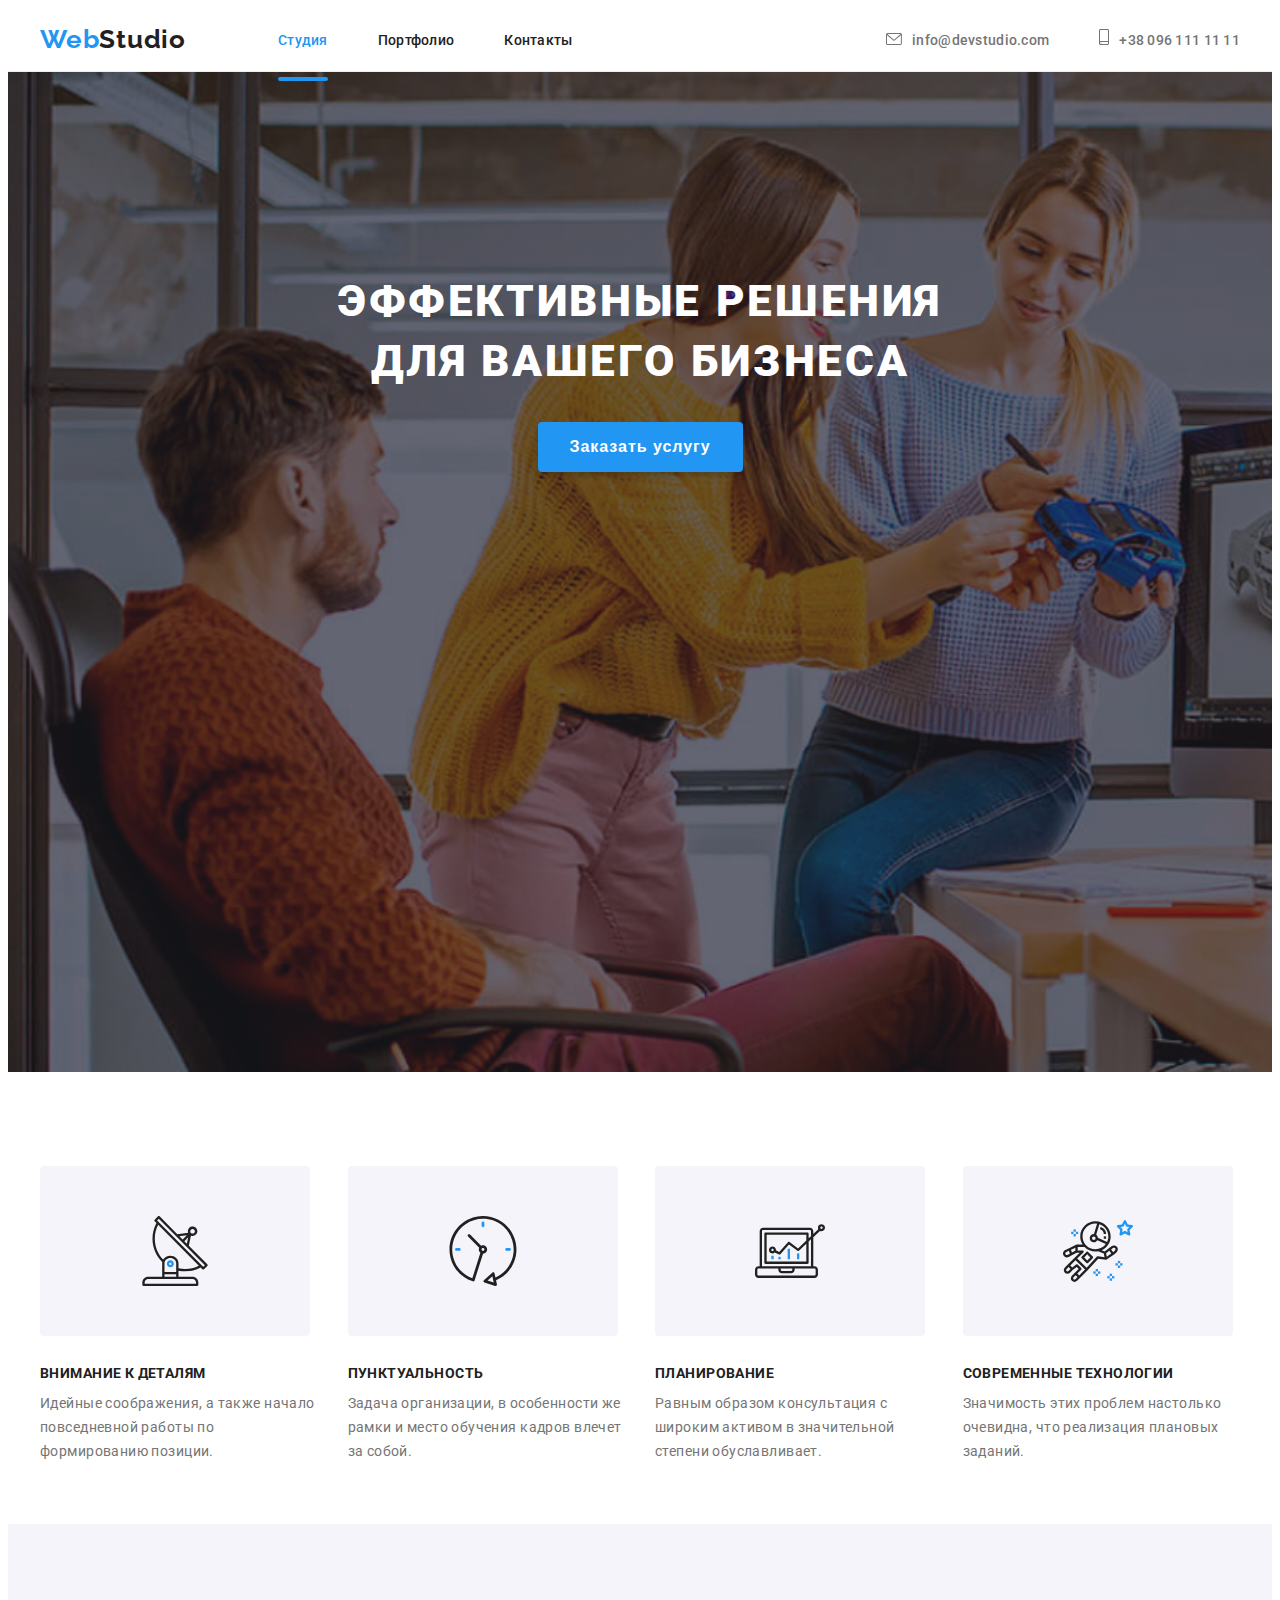
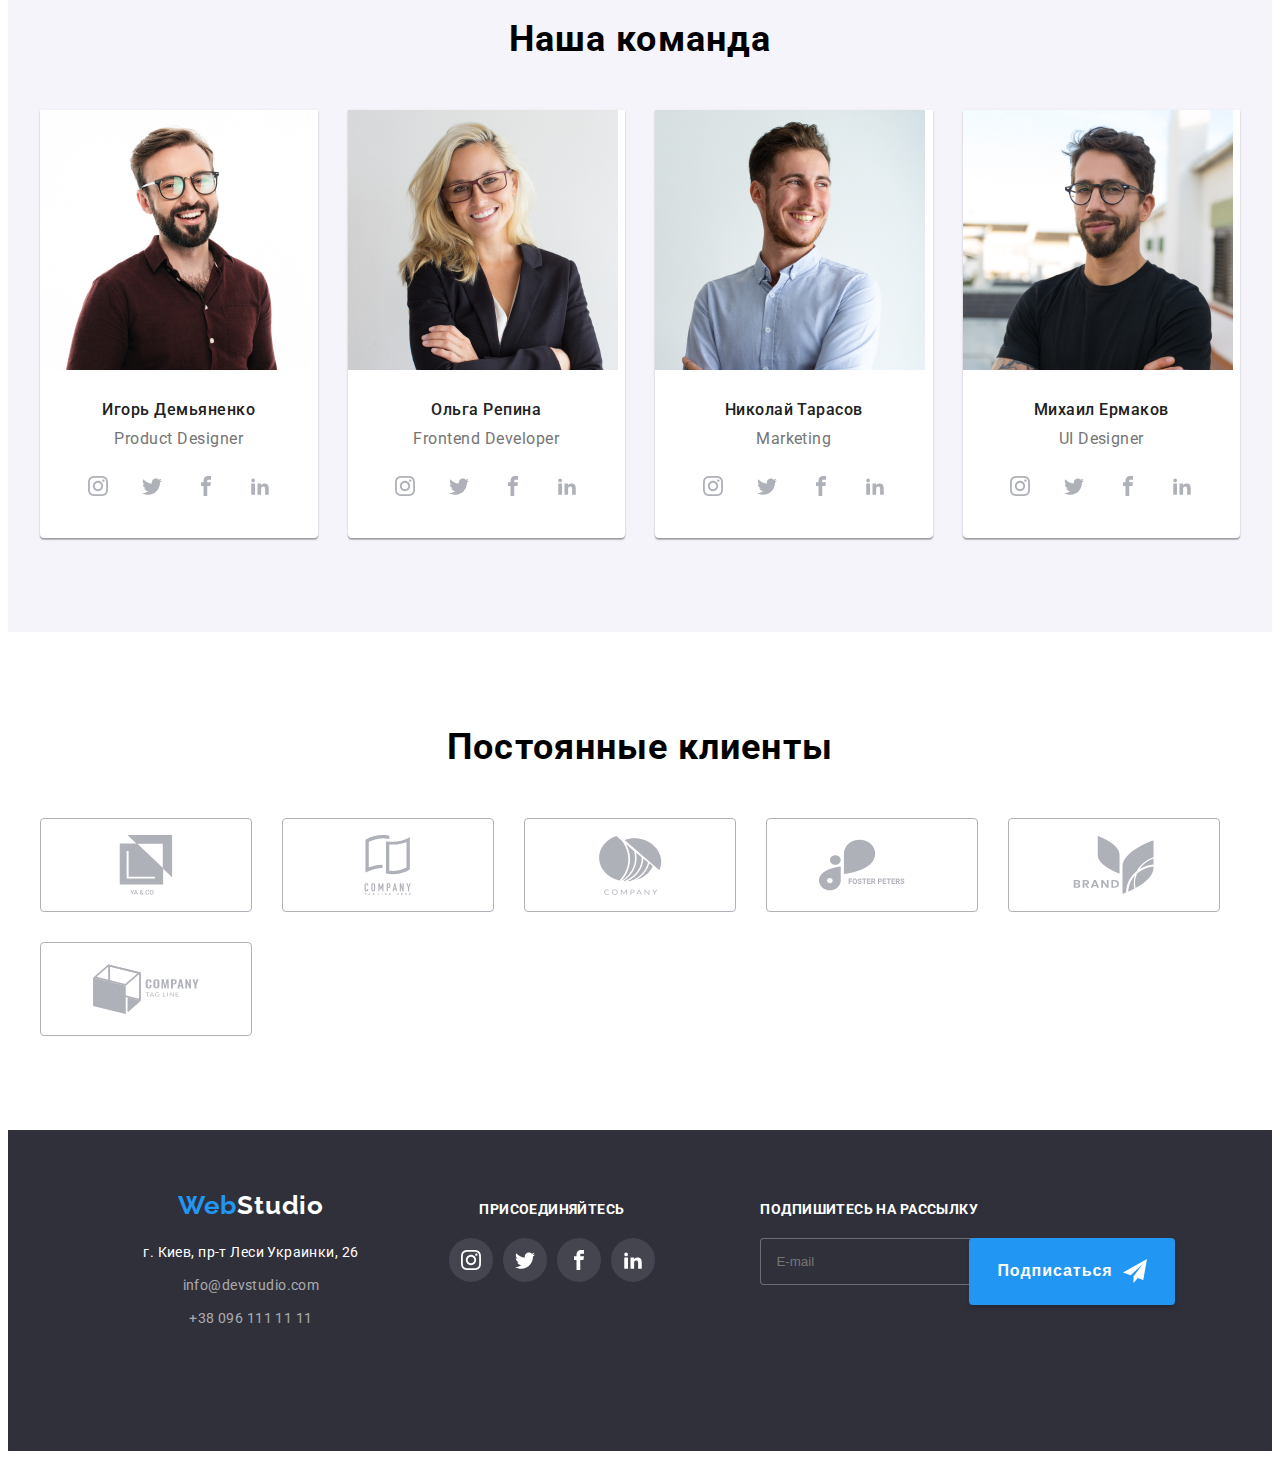
==== commit 5fbdbeee: "ДЗ Nr. 8-4" ====
--- a/index.html
+++ b/index.html
@@ -173,7 +173,7 @@
         </section>
 
         <!-- ABOUT US -->
-        <section class="about-us section">
+        <section class="about-us">
             <div class="container about-us__container">
                 <h2 class="subtitle">Чем мы занимаемся</h2>
                 <ul class="about-list list">
@@ -609,7 +609,7 @@
     </footer>
 
     <!-- BACKDROP -->
-    <!-- <div class="backdrop is is-hidden" data-modal>
+    <div class="backdrop is is-hidden" data-modal>
         <div class="modal">
             <button type="button" class="modal-close-btn" data-modal-close>
                 <svg class="close-btn-icon" width="18" height="18">
@@ -662,10 +662,10 @@
                 <button type="submit" class="modal-form-btn">Отправить</button>
             </form>
         </div>
-    </div> -->
+    </div>
 
     <script src="js/menu.js"></script>
-    <!-- <script src="./js/modal.js"></script> -->
+    <script src="./js/modal.js"></script>
 </body>
 
 </html>--- a/css/main.min.css
+++ b/css/main.min.css
@@ -1,2 +1,2 @@
-:root{--main-font: "Roboto", sans-serif;--secondary-font: "Raleway", sans-serif;--titles-color: #212121;--main-text-color: #757575;--secondary-text-color: #ffffff;--accent-color: #2196f3;--footer-link-color: rgba(255, 255, 255, 0.6);--button-background-color: #f5f4fa;--footer-bacground-color: #2f303a;--border-color: #eeeeee;--icon-fill-color: #afb1b8}.visually-hidden{position:absolute !important;clip:rect(1px 1px 1px 1px);clip:rect(1px, 1px, 1px, 1px);padding:0 !important;border:0 !important;height:1px !important;width:1px !important;overflow:hidden}h1,h2,h3,h4,h5,h6,p{margin-top:0;margin-bottom:0}ul,ol{margin-top:0;margin-bottom:0;padding-left:0}img{display:block}body{font-family:var(--main-font)}.link{text-decoration:none}.list{list-style:none}.section{padding-top:60px;padding-bottom:60px}@media screen and (min-width: 768px){.section{padding-top:60px;padding-bottom:60px}}@media screen and (min-width: 1200px){.section{padding-top:94px;padding-bottom:94px}}.container{padding-left:15px;padding-right:15px}@media screen and (min-width: 480px){.container{width:480px;margin:0 auto}}@media screen and (min-width: 768px){.container{width:768px}}@media screen and (min-width: 1200px){.container{width:1200px}}@media screen and (max-width: 767px){.mobile-menu{position:fixed;top:0;left:0;width:100vw;height:100vh;overflow:auto;opacity:0;visibility:hidden;pointer-events:none;background-color:#ffffff}.mobile-menu__container{position:relative;padding-top:48px;padding-bottom:48px;padding-left:25px}.mobile-menu__close-btn{position:absolute;top:10px;right:0;border:none;background-color:transparent;padding:0}.mobile-menu__close-btn:hover,.mobile-menu__close-btn:focus{color:#2196f3}.mobile-menu.is-open{opacity:1;visibility:visible;pointer-events:auto}.mobile-menu__nav{margin-bottom:302px}.mobile-menu__item:not(:last-child){padding-bottom:32px}.mobile-menu__item:not(:last-child):hover,.mobile-menu__item:not(:last-child):focus{color:#2196f3}.mobile-menu__link{font-weight:500;font-size:40px;line-height:1.18;letter-spacing:0.02em;color:#212121}.mobile-menu__link:focus{color:#2196f3}.mobile-menu__contacts{margin-bottom:64px}.mobile-menu__contacts-item:not(:last-child){margin-bottom:32px}.mobile-menu__contacts-link{font-weight:500;letter-spacing:0.02em}.mobile-menu__contacts-tel{font-size:34px;line-height:1.18;color:#2196f3}.mobile-menu__contacts-mail{font-weight:500;line-height:1.17;color:#757575}.mobile-menu__social{display:flex;align-items:center}.mobile-menu__social-item:not(:last-child){margin-right:15px}.mobile-menu__social-item:not(:last-child)::after{content:"";width:22px;height:0px;margin-left:10px;border:1px solid rgba(33,33,33,0.2);transform:rotate(90deg)}.mobile-menu__social-link{font-weight:500;font-size:18px;line-height:1.22;letter-spacing:0.02em;color:#2196f3}}@media screen and (min-width: 768px){.mobile-menu{display:none}}.logo{font-family:var(--secondary-font);font-style:normal;font-weight:700;font-size:26px;line-height:1.19;letter-spacing:0.03em;color:var(--accent-color)}.footer__logo-second{color:var(--secondary-text-color)}.subtitle{font-weight:700;font-size:28px;line-height:1.18;text-align:center;letter-spacing:0.03em;margin-bottom:30px}@media screen and (min-width: 1200px){.subtitle{font-size:36px;line-height:1.17;margin-bottom:50px}}.footer-background{background-color:var(--footer-bacground-color)}.social-icon{width:20px;height:20px;fill:var(--icon-fill-color)}.social-list-link:hover .social-icon,.social-list-link:focus .social-icon{fill:var(--secondary-text-color)}.social-media{display:flex;text-align:center;justify-content:center}.social-list:not(:last-child){margin-right:10px}.social-list-link{display:flex;justify-content:center;align-items:center;width:44px;height:44px;background-color:var(--secondary-text-color);border-radius:50%;transition:color 250ms cubic-bezier(0.4, 0, 0.2, 1),background-color 250ms cubic-bezier(0.4, 0, 0.2, 1)}.social-list-link:hover,.social-list-link:focus{background-color:var(--accent-color)}.backdrop{position:fixed;top:0;left:0;width:100vw;height:100vh;background-color:rgba(0,0,0,0.2);z-index:100;transition:opacity 250ms linear, visibility 250ms linear}.is-hidden{opacity:0;visibility:hidden;pointer-events:none}.modal{position:absolute;top:50%;left:50%;transform:translate(-50%, -50%);width:528px;height:581px;padding:40px;background-color:var(--secondary-text-color);border-radius:4px}.modal-close-btn{display:flex;position:absolute;justify-content:center;align-items:center;top:8px;right:8px;width:30px;height:30px;background-color:transparent;border:1px solid rgba(0,0,0,0.1);border-radius:50%;cursor:pointer;padding:0}.modal-form-head{font-size:20px;font-weight:700;text-align:center;margin-bottom:12px;letter-spacing:0.03em}.modal-form{display:flex;flex-direction:column}.modal-form-field{margin-bottom:10px;font-size:12px;line-height:1.16;letter-spacing:0.01em;color:var(--main-text-color)}.modal-form-input{width:100%;height:40px;border:1px solid rgba(33,33,33,0.2);border-radius:4px;padding-left:42px}.modal-form-input:focus{border-color:var(--accent-color);outline:none}.modal-form-input-wrapper{position:relative;display:block;margin-top:4px}.modal-form-icon{display:block;position:absolute;top:50%;left:15px;transform:translateY(-50%);height:18px;width:18px}.modal-form-input:focus+.modal-form-icon{fill:var(--accent-color)}.modal-form-message{width:100%;height:120px;border:1px solid rgba(33,33,33,0.2);border-radius:4px;resize:none;padding:12px 16px;margin-top:4px;margin-bottom:10px}.modal-form-message:focus{outline:none;border-color:var(--accent-color)}.modal-form-message::placeholder{font-size:12px;letter-spacing:0.01em;color:rgba(117,117,117,0.5)}.checkbox-icon{display:inline-block;vertical-align:middle;width:16px;height:15px;border:2px solid var(--titles-color);border-radius:2px;margin-right:7px;transition:border-color 250ms cubic-bezier(0.4, 0, 0.2, 1),background-color 250ms cubic-bezier(0.4, 0, 0.2, 1)}.modal-form-checkbox:focus+.checkbox-icon{border-color:var(--accent-color)}.modal-form-checkbox:checked+.checkbox-icon{background-color:var(--accent-color);background-image:url(../images/icon-check.svg);background-repeat:no-repeat;background-position:50% 50%;border-color:var(--accent-color);border-radius:2px}.modal-form-checkbox-policy{display:flex;align-items:center;position:relative;cursor:pointer;text-align:center;margin-left:12px;font-size:14px;line-height:1.71;letter-spacing:0.03em;color:var(--main-text-color)}.modal-form-policy-link{color:var(--accent-color)}.modal-form-btn{align-self:center;width:200px;height:50px;font-weight:700;font-size:16px;line-height:1.88;letter-spacing:0.06em;cursor:pointer;padding:0px 55px;margin-top:30px;color:var(--secondary-text-color);background:var(--accent-color);box-shadow:0px 4px 4px rgba(0,0,0,0.15);border:none;border-radius:4px}.header{padding-top:16px;padding-bottom:16px;border-bottom:1px solid var(--border-color)}.header__logo-second{color:var(--titles-color)}.header__container{display:flex;align-items:center;justify-content:space-between}@media screen and (max-width: 767px){.header__mobile-menu-btn{line-height:0;background-color:transparent;border:none;padding:0}.header__mobile-menu-icon{width:40px;height:40px}.header-contact-list{display:none}.nav-list{display:none}}@media screen and (min-width: 768px){.header__mobile-menu-btn{display:none}}.hero{padding-top:118px;padding-bottom:118px}@media screen and (min-width: 1200px){.hero{padding-top:200px;padding-bottom:200px}}.hero-title{font-weight:900;font-size:26px;line-height:1.62;width:360px;letter-spacing:0.06em;text-transform:uppercase;margin:0 auto 30px;color:var(--secondary-text-color);width:360px}@media screen and (min-width: 1200px){.hero-title{font-size:44px;line-height:1.36;width:696px}}.modal-btn{height:50px;font-weight:700;font-size:16px;line-height:1.88;letter-spacing:0.06em;cursor:pointer;padding:0px 32px;color:var(--secondary-text-color);background:var(--accent-color);box-shadow:0px 4px 4px rgba(0,0,0,0.15);border:none;border-radius:4px}.hero-background{max-width:1600px;min-height:600px;text-align:center;margin:0 auto;background-image:linear-gradient(rgba(47,48,58,0.4), rgba(47,48,58,0.4)),url("../images/hero/hero-img-mobile.jpg");background-repeat:no-repeat;background-size:cover;background-color:var(--footer-bacground-color)}@media (min-device-pixel-ratio: 2) and (max-width: 767px), (-webkit-min-device-pixel-ratio: 2) and (max-width: 767px), (min-resolution: 192dpi) and (max-width: 767px), (min-resolution: 2dppx) and (max-width: 767px){.hero-background{background-image:linear-gradient(to right, rgba(47,48,58,0.4), rgba(47,48,58,0.4)),url(../images/hero/hero-img-mobile@2x.jpg)}}@media screen and (min-width: 768px){.hero-background{background-image:linear-gradient(to right, rgba(47,48,58,0.4), rgba(47,48,58,0.4)),url(../images/hero/hero-img-tablet.jpg)}}@media screen and (min-width: 768px) and (min-device-pixel-ratio: 2), screen and (min-width: 768px) and (-webkit-min-device-pixel-ratio: 2), screen and (min-width: 768px) and (min-resolution: 192dpi), screen and (min-width: 768px) and (min-resolution: 2dppx){.hero-background{background-image:linear-gradient(to right, rgba(47,48,58,0.4), rgba(47,48,58,0.4)),url(../images/hero/hero-img-tablet@2x.jpg)}}@media screen and (min-width: 1200px){.hero-background{padding-top:200px;padding-bottom:200px;background-image:linear-gradient(to right, rgba(47,48,58,0.4), rgba(47,48,58,0.4)),url(../images/hero/hero-img-desktop.jpg)}}@media screen and (min-width: 1200px) and (min-device-pixel-ratio: 2), screen and (min-width: 1200px) and (-webkit-min-device-pixel-ratio: 2), screen and (min-width: 1200px) and (min-resolution: 192dpi), screen and (min-width: 1200px) and (min-resolution: 2dppx){.hero-background{background-image:linear-gradient(to right, rgba(47,48,58,0.4), rgba(47,48,58,0.4)),url(../images/hero/hero-img-desktop@2x.jpg)}}.advantages{padding-bottom:0;padding-top:60px;padding-bottom:60px}.advantages-list__icon{display:flex;justify-content:center;align-items:center;padding-bottom:25px;padding-top:25px;height:120px;margin-bottom:30px;border-radius:4px;background-color:var(--button-background-color)}.advantages-list__title{font-weight:700;font-size:14px;line-height:1.14;letter-spacing:0.03em;text-transform:uppercase;margin-bottom:10px;color:var(--titles-color)}.advantages-list__text{font-weight:400;font-size:14px;line-height:1.71;letter-spacing:0.03em;color:var(--main-text-color)}.advantages-list__item{flex-basis:calc((100% - 120px) / 4)}.advantages-symbol{width:70px;height:70px}@media screen and (max-width: 767px){.advantages-list__item{width:450}.advantages-list__item:not(:last-child){margin-bottom:30px}.advantages-list__icon{width:450px}.advantages-list__title{text-align:center}}@media screen and (min-width: 768px){.advantages-list{display:flex;flex-wrap:wrap;margin-left:-30px;margin-top:-30px}.advantages-list__item{width:354px;flex-basis:calc((100% - 60px) / 2);margin-left:30px;margin-top:30px}.advantages-list__icon{width:354px}}@media screen and (min-width: 1200px){.advantages{padding-top:94px}.advantages-list__item{width:270px;flex-basis:calc((100% - 120px) / 4);margin-left:30px;margin-top:30px}.advantages-list__icon{width:270px}}.about-list{display:flex;margin-left:-30px;margin-top:-30px}.about-list__item{margin-left:30px;margin-top:30px}.about-list__image-wrapper{position:relative}.about-img-description{display:flex;position:absolute;bottom:0;left:0;height:70px;width:100%;justify-content:center;align-items:center;font-weight:700;font-size:14px;line-height:1.14;letter-spacing:3%;text-transform:uppercase;color:var(--secondary-text-color);background-color:rgba(47,48,58,0.8)}@media screen and (max-width: 767px){.about-us__container{display:none}}@media screen and (min-width: 768px){.about-us__container{display:none}}.our-team-list__content{padding:30px 32px}.our-team-list__item{box-shadow:0px 1px 3px rgba(0,0,0,0.12),0px 1px 1px rgba(0,0,0,0.14),0px 2px 1px rgba(0,0,0,0.2);border-radius:0px 0px 4px 4px;background:var(--secondary-text-color)}.our-team-list__item:not(:last-child){margin-bottom:30px}.our-team-list__img{max-width:100%;height:auto}.team-member__name{font-style:normal;font-weight:500;font-size:16px;line-height:1.19;text-align:center;letter-spacing:0.03em;margin-bottom:10px;color:var(--titles-color)}.team-member__position{font-weight:400;font-size:16px;line-height:1.19;text-align:center;letter-spacing:0.03em;color:var(--main-text-color);margin-bottom:16px}.our-team{background:var(--button-background-color)}@media screen and (min-width: 768px){.our-team-list{display:flex;flex-wrap:wrap;margin-left:-30px;margin-top:-30px}.our-team-list__item{flex-basis:calc((100% - 60px) / 2);margin-left:30px;margin-top:30px}.our-team-list__item:not(:last-child){margin-bottom:0px}}@media screen and (min-width: 1200px){.our-team-list__item{flex-basis:calc((100% - 120px) / 4)}}.clients-list{display:flex;flex-wrap:wrap;margin-left:-30px;margin-top:-30px}.clients-list__item{flex-basis:calc((100% - 60px) / 2);margin-left:30px;margin-top:30px}.clients-list__company-link{display:flex;justify-content:center;align-items:center;width:210px;height:92px;color:var(--icon-fill-color);border:1px solid var(--icon-fill-color);border-radius:4px;transition:color 250ms cubic-bezier(0.4, 0, 0.2, 1),border-color 250ms cubic-bezier(0.4, 0, 0.2, 1)}.clients-list__company-link:hover,.clients-list__company-link:focus{border:1px solid var(--accent-color);color:var(--accent-color)}.company-logo{fill:currentColor;width:106px;height:60px}@media screen and (min-width: 768px){.clients-list__item{flex-basis:calc((100% - 90px) / 3)}.clients-list__company-link{width:226}}@media screen and (min-width: 1200px){.clients-list__item{flex-basis:calc((100% - 180px) / 6)}.clients-list__company-link{width:170}}.footer{padding-top:60px;padding-bottom:60px}.footer__contact-container{align-items:baseline}.footer__address{width:231px;margin-right:70px}.footer__logo{display:block;margin-bottom:20px}.footer__join-container{display:block;margin-right:93px}.footer-list__item:not(:last-child){margin-bottom:9px}.footer-list__address-link{font-style:normal;font-weight:400;font-size:14px;line-height:1.71;letter-spacing:0.03em;color:var(--secondary-text-color)}.footer-list__contact-link{font-style:normal;font-weight:400;font-size:14px;line-height:1.71;letter-spacing:0.03em;color:var(--footer-link-color)}.join-title{font-weight:700;font-size:14px;line-height:1.14;letter-spacing:0.03em;text-transform:uppercase;margin-bottom:20px;color:var(--secondary-text-color)}.join-list{display:flex;justify-content:space-between}.join-social:not(:last-child){margin-right:10px}.join-social__link{display:flex;justify-content:center;align-items:center;width:44px;height:44px;background-color:rgba(255,255,255,0.1);border-radius:50%;transition:background-color 250ms cubic-bezier(0.4, 0, 0.2, 1)}.join-social__link:hover,.join-social__link:focus{background-color:var(--accent-color)}.join-social-icon{width:20px;height:20px;fill:var(--secondary-text-color)}.mailing-form{display:flex}.mailing-form__field{font-size:16px;line-height:1.25;letter-spacing:0.03em;color:var(--footer-link-color)}.mailing-form__button{display:inline-flex;align-items:center;min-width:200px;font-weight:700;font-size:16px;line-height:1.88;letter-spacing:0.06em;border:none;border-radius:4px;cursor:pointer;padding:10px 28px;color:var(--secondary-text-color);background:var(--accent-color);box-shadow:0px 4px 4px rgba(0,0,0,0.15)}.mailing-form__input{width:358px;padding:15px;margin-right:12px;border:1px solid rgba(255,255,255,0.3);border-radius:4px;background-color:var(--footer-bacground-color);color:var(--secondary-text-color)}.mailing-title{font-weight:700;font-size:14px;line-height:1.14;letter-spacing:0.03em;text-transform:uppercase;margin-bottom:20px;color:var(--secondary-text-color)}.mailing-button-icon{margin-left:10px;fill:currentColor}.portfolio-modal-btn{height:38px;font-weight:500;font-size:16px;line-height:1.63;letter-spacing:0.03em;cursor:pointer;padding:0 22px;color:var(--titles-color);background:var(--button-background-color);border-radius:4px;list-style:none;border:none;transition:color 250ms cubic-bezier(0.4, 0, 0.2, 1),background-color 250ms cubic-bezier(0.4, 0, 0.2, 1),box-shadow 250ms cubic-bezier(0.4, 0, 0.2, 1)}.portfolio-modal-btn:hover,.portfolio-modal-btn:focus{color:var(--secondary-text-color);background:var(--accent-color);box-shadow:0px 2px 2px 0px rgba(0,0,0,0.12),0px 1px 2px 0px rgba(0,0,0,0.08),0px 3px 1px 0px rgba(0,0,0,0.1)}.portfolio-button-list{display:flex;justify-content:center;margin-bottom:50px}.portfolio-button-list__item:not(:last-child){margin-right:8px}.portfolio-image-wrapper{position:relative;overflow:hidden}.project-name{font-weight:700;font-size:18px;line-height:2;letter-spacing:0.06em;margin-bottom:4px;color:var(--titles-color)}.project-type{font-weight:400;font-size:16px;line-height:1.88;letter-spacing:0.03em;color:var(--main-text-color)}.project-list{display:flex;flex-wrap:wrap;margin-left:-30px;margin-top:-30px}.project-list__item{flex-basis:calc((100% - 90px) / 3);margin-left:30px;margin-top:30px}.project-list__item:hover,.project-list__item:focus{box-shadow:0px 1px 1px rgba(0,0,0,0.12),1px 4px 6px rgba(0,0,0,0.16),0px 4px 4px rgba(0,0,0,0.06)}.project-list__link{display:block}.project-list-content{padding:20px 24px;border:1px solid var(--border-color);border-top:none}.overlay{position:absolute;top:0;left:0;height:100%;width:100%;padding:63px 24px;font-weight:400;font-size:18px;line-height:1.56;letter-spacing:0.03em;color:var(--secondary-text-color);background-color:rgba(33,150,243,0.9);overflow:auto;transform:translateY(100%);transition:transform 250ms linear}.project-list__link:hover .overlay,.project-list__link:focus .overlay{transform:translateY(0%)}
+:root{--main-font: "Roboto", sans-serif;--secondary-font: "Raleway", sans-serif;--titles-color: #212121;--main-text-color: #757575;--secondary-text-color: #ffffff;--accent-color: #2196f3;--footer-link-color: rgba(255, 255, 255, 0.6);--button-background-color: #f5f4fa;--footer-bacground-color: #2f303a;--border-color: #eeeeee;--icon-fill-color: #afb1b8}.visually-hidden{position:absolute !important;clip:rect(1px 1px 1px 1px);clip:rect(1px, 1px, 1px, 1px);padding:0 !important;border:0 !important;height:1px !important;width:1px !important;overflow:hidden}h1,h2,h3,h4,h5,h6,p{margin-top:0;margin-bottom:0}ul,ol{margin-top:0;margin-bottom:0;padding-left:0}img{display:block}body{font-family:var(--main-font)}.link{text-decoration:none}.list{list-style:none}.section{padding-top:60px;padding-bottom:60px}@media screen and (min-width: 768px){.section{padding-top:60px;padding-bottom:60px}}@media screen and (min-width: 1200px){.section{padding-top:94px;padding-bottom:94px}}.container{padding-left:15px;padding-right:15px}@media screen and (min-width: 480px){.container{width:480px;margin:0 auto}}@media screen and (min-width: 768px){.container{width:768px}}@media screen and (min-width: 1200px){.container{width:1200px}}@media screen and (max-width: 767px){.mobile-menu{position:fixed;top:0;left:0;width:100vw;height:100vh;overflow:auto;opacity:0;visibility:hidden;pointer-events:none;background-color:#ffffff}.mobile-menu__container{position:relative;padding-top:48px;padding-bottom:48px;padding-left:25px}.mobile-menu__close-btn{position:absolute;top:10px;right:0;border:none;background-color:transparent;padding:0}.mobile-menu__close-btn:hover,.mobile-menu__close-btn:focus{color:#2196f3}.mobile-menu.is-open{opacity:1;visibility:visible;pointer-events:auto}.mobile-menu__nav{margin-bottom:302px}.mobile-menu__item:not(:last-child){padding-bottom:32px}.mobile-menu__item:not(:last-child):hover,.mobile-menu__item:not(:last-child):focus{color:#2196f3}.mobile-menu__link{font-weight:500;font-size:40px;line-height:1.18;letter-spacing:0.02em;color:#212121}.mobile-menu__link:focus{color:#2196f3}.mobile-menu__contacts{margin-bottom:64px}.mobile-menu__contacts-item:not(:last-child){margin-bottom:32px}.mobile-menu__contacts-link{font-weight:500;letter-spacing:0.02em}.mobile-menu__contacts-tel{font-size:34px;line-height:1.18;color:#2196f3}.mobile-menu__contacts-mail{font-weight:500;line-height:1.17;color:#757575}.mobile-menu__social{display:flex;align-items:center}.mobile-menu__social-item:not(:last-child){margin-right:15px}.mobile-menu__social-item:not(:last-child)::after{content:"";width:22px;height:0px;margin-left:10px;border:1px solid rgba(33,33,33,0.2);transform:rotate(90deg)}.mobile-menu__social-link{font-weight:500;font-size:18px;line-height:1.22;letter-spacing:0.02em;color:#2196f3}}@media screen and (min-width: 768px){.mobile-menu{display:none}}.logo{font-family:var(--secondary-font);font-style:normal;font-weight:700;font-size:26px;line-height:1.19;letter-spacing:0.03em;color:var(--accent-color)}.footer__logo-second{color:var(--secondary-text-color)}.subtitle{font-weight:700;font-size:28px;line-height:1.18;text-align:center;letter-spacing:0.03em;margin-bottom:30px}@media screen and (min-width: 1200px){.subtitle{font-size:36px;line-height:1.17;margin-bottom:50px}}.footer-background{background-color:var(--footer-bacground-color)}.social-icon{width:20px;height:20px;fill:var(--icon-fill-color)}.social-list-link:hover .social-icon,.social-list-link:focus .social-icon{fill:var(--secondary-text-color)}.social-media{display:flex;text-align:center;justify-content:center}.social-list:not(:last-child){margin-right:10px}.social-list-link{display:flex;justify-content:center;align-items:center;width:44px;height:44px;background-color:var(--secondary-text-color);border-radius:50%;transition:color 250ms cubic-bezier(0.4, 0, 0.2, 1),background-color 250ms cubic-bezier(0.4, 0, 0.2, 1)}.social-list-link:hover,.social-list-link:focus{background-color:var(--accent-color)}.backdrop{position:fixed;top:0;left:0;width:100vw;height:100vh;background-color:rgba(0,0,0,0.2);z-index:100;transition:opacity 250ms linear, visibility 250ms linear}.is-hidden{opacity:0;visibility:hidden;pointer-events:none}.modal{position:absolute;top:50%;left:50%;transform:translate(-50%, -50%);width:450px;height:609px;padding:40px;background-color:var(--secondary-text-color);border-radius:4px}.modal-close-btn{display:flex;position:absolute;justify-content:center;align-items:center;top:8px;right:8px;width:30px;height:30px;background-color:transparent;border:1px solid rgba(0,0,0,0.1);border-radius:50%;cursor:pointer;padding:0}@media screen and (min-width: 450px){.modal{top:50%;left:50%;transform:translate(-50%, -50%);min-width:450px}}@media screen and (min-width: 1200px){.modal{width:528px;height:581px}}.modal-form-head{font-weight:700;font-size:20px;line-height:1.5;text-align:center;margin-bottom:12px;letter-spacing:0.03em;width:370px}.modal-form{display:flex;flex-direction:column}.modal-form-field{margin-bottom:10px;font-size:12px;line-height:1.16;letter-spacing:0.01em;color:var(--main-text-color)}.modal-form-input{width:100%;height:40px;border:1px solid rgba(33,33,33,0.2);border-radius:4px;padding-left:42px}.modal-form-input:focus{border-color:var(--accent-color);outline:none}.modal-form-input-wrapper{position:relative;display:block;margin-top:4px}.modal-form-icon{display:block;position:absolute;top:50%;left:15px;transform:translateY(-50%);height:18px;width:18px}.modal-form-input:focus+.modal-form-icon{fill:var(--accent-color)}.modal-form-message{width:100%;height:120px;border:1px solid rgba(33,33,33,0.2);border-radius:4px;resize:none;padding:12px 16px;margin-top:4px;margin-bottom:10px}.modal-form-message:focus{outline:none;border-color:var(--accent-color)}.modal-form-message::placeholder{font-size:12px;letter-spacing:0.01em;color:rgba(117,117,117,0.5)}.checkbox-icon{display:inline-block;vertical-align:middle;width:16px;height:15px;border:2px solid var(--titles-color);border-radius:2px;margin-right:7px;transition:border-color 250ms cubic-bezier(0.4, 0, 0.2, 1),background-color 250ms cubic-bezier(0.4, 0, 0.2, 1)}.modal-form-checkbox:focus+.checkbox-icon{border-color:var(--accent-color)}.modal-form-checkbox:checked+.checkbox-icon{background-color:var(--accent-color);background-image:url(../images/icon-check.svg);background-repeat:no-repeat;background-position:50% 50%;border-color:var(--accent-color);border-radius:2px}.modal-form-checkbox-policy{align-items:center;position:relative;cursor:pointer;margin-left:12px;font-size:12px;line-height:1.17;letter-spacing:0.03em;color:var(--main-text-color)}.modal-form-policy-link{color:var(--accent-color)}.modal-form-btn{align-self:center;width:200px;height:50px;font-weight:700;font-size:16px;line-height:1.88;letter-spacing:0.06em;cursor:pointer;padding:0px 55px;margin-top:30px;color:var(--secondary-text-color);background:var(--accent-color);box-shadow:0px 4px 4px rgba(0,0,0,0.15);border:none;border-radius:4px}@media screen and (min-width: 1200px){.modal-form-head{line-height:1.15;width:100%}.modal-form-checkbox-policy{font-size:14px;line-height:1.71}}.header{padding-top:16px;padding-bottom:16px;border-bottom:1px solid var(--border-color)}.header__logo-second{color:var(--titles-color)}.header__container{display:flex;align-items:center;justify-content:space-between}.header__nav{display:flex;align-items:center}.header-contact-list{align-items:center;margin-left:auto}.header-contact-list__link{font-weight:500;letter-spacing:0.02em;color:var(--main-text-color);transition:color 250ms cubic-bezier(0.4, 0, 0.2, 1)}.header-contact-list__link:hover,.header-contact-list__link:focus{color:var(--accent-color)}.header-contact-list__icon{fill:var(--main-text-color);margin-right:10px;text-align:center}.nav-list{display:flex;align-items:center}.nav-list__item:not(:last-child){margin-right:50px}.nav-list__link{font-weight:500;font-size:14px;line-height:1.14;letter-spacing:0.02em;color:var(--titles-color);transition:color 250ms cubic-bezier(0.4, 0, 0.2, 1);position:relative}.nav-list__link:hover,.nav-list__link:focus{color:var(--accent-color)}@media screen and (max-width: 767px){.header__mobile-menu-btn{line-height:0;background-color:transparent;border:none;padding:0}.header__mobile-menu-icon{width:40px;height:40px}.header-contact-list{display:none}.nav-list{display:none}}@media screen and (min-width: 768px){.header__mobile-menu-btn{display:none}.header__logo{margin-right:88px}.header-contact-list__item:not(:last-child){margin-bottom:10px}.header-contact-list__link{font-size:12px;line-height:1.17}}@media screen and (min-width: 1200px){.header__logo{margin-right:92px}.header-contact-list{display:flex;align-items:center;margin-left:auto}.header-contact-list__item:not(:last-child){margin-bottom:0}.header-contact-list__link{font-size:14px;line-height:1.14}.header-contact-list__item:not(:last-child){margin-right:50px}}.current{color:var(--accent-color)}.current::after{display:block;position:absolute;content:"";width:100%;height:4px;background-color:var(--accent-color);border-radius:2px;margin-top:28px}.hero{padding-top:118px;padding-bottom:118px}@media screen and (min-width: 1200px){.hero{padding-top:200px;padding-bottom:200px}}.hero-title{font-weight:900;font-size:26px;line-height:1.62;width:360px;letter-spacing:0.06em;text-transform:uppercase;margin:0 auto 30px;color:var(--secondary-text-color);width:360px}@media screen and (min-width: 1200px){.hero-title{font-size:44px;line-height:1.36;width:696px}}.modal-btn{height:50px;font-weight:700;font-size:16px;line-height:1.88;letter-spacing:0.06em;cursor:pointer;padding:0px 32px;color:var(--secondary-text-color);background:var(--accent-color);box-shadow:0px 4px 4px rgba(0,0,0,0.15);border:none;border-radius:4px}.hero-background{max-width:1600px;min-height:600px;text-align:center;margin:0 auto;background-image:linear-gradient(rgba(47,48,58,0.4), rgba(47,48,58,0.4)),url("../images/hero/hero-img-mobile.jpg");background-repeat:no-repeat;background-size:cover;background-color:var(--footer-bacground-color)}@media (min-device-pixel-ratio: 2) and (max-width: 767px), (-webkit-min-device-pixel-ratio: 2) and (max-width: 767px), (min-resolution: 192dpi) and (max-width: 767px), (min-resolution: 2dppx) and (max-width: 767px){.hero-background{background-image:linear-gradient(to right, rgba(47,48,58,0.4), rgba(47,48,58,0.4)),url(../images/hero/hero-img-mobile@2x.jpg)}}@media screen and (min-width: 768px){.hero-background{background-image:linear-gradient(to right, rgba(47,48,58,0.4), rgba(47,48,58,0.4)),url(../images/hero/hero-img-tablet.jpg)}}@media screen and (min-width: 768px) and (min-device-pixel-ratio: 2), screen and (min-width: 768px) and (-webkit-min-device-pixel-ratio: 2), screen and (min-width: 768px) and (min-resolution: 192dpi), screen and (min-width: 768px) and (min-resolution: 2dppx){.hero-background{background-image:linear-gradient(to right, rgba(47,48,58,0.4), rgba(47,48,58,0.4)),url(../images/hero/hero-img-tablet@2x.jpg)}}@media screen and (min-width: 1200px){.hero-background{padding-top:200px;padding-bottom:200px;background-image:linear-gradient(to right, rgba(47,48,58,0.4), rgba(47,48,58,0.4)),url(../images/hero/hero-img-desktop.jpg)}}@media screen and (min-width: 1200px) and (min-device-pixel-ratio: 2), screen and (min-width: 1200px) and (-webkit-min-device-pixel-ratio: 2), screen and (min-width: 1200px) and (min-resolution: 192dpi), screen and (min-width: 1200px) and (min-resolution: 2dppx){.hero-background{background-image:linear-gradient(to right, rgba(47,48,58,0.4), rgba(47,48,58,0.4)),url(../images/hero/hero-img-desktop@2x.jpg)}}.advantages{padding-bottom:0;padding-top:60px;padding-bottom:60px}.advantages-list__icon{display:flex;justify-content:center;align-items:center;padding-bottom:25px;padding-top:25px;height:120px;margin-bottom:30px;border-radius:4px;background-color:var(--button-background-color)}.advantages-list__title{font-weight:700;font-size:14px;line-height:1.14;letter-spacing:0.03em;text-transform:uppercase;margin-bottom:10px;color:var(--titles-color)}.advantages-list__text{font-weight:400;font-size:14px;line-height:1.71;letter-spacing:0.03em;color:var(--main-text-color)}.advantages-list__item{flex-basis:calc((100% - 120px) / 4)}.advantages-symbol{width:70px;height:70px}@media screen and (max-width: 767px){.advantages-list__item{width:450}.advantages-list__item:not(:last-child){margin-bottom:30px}.advantages-list__icon{width:450px}.advantages-list__title{text-align:center}}@media screen and (min-width: 768px){.advantages-list{display:flex;flex-wrap:wrap;margin-left:-30px;margin-top:-30px}.advantages-list__item{width:354px;flex-basis:calc((100% - 60px) / 2);margin-left:30px;margin-top:30px}.advantages-list__icon{width:354px}}@media screen and (min-width: 1200px){.advantages{padding-top:94px}.advantages-list__item{width:270px;flex-basis:calc((100% - 120px) / 4);margin-left:30px;margin-top:30px}.advantages-list__icon{width:270px}}.about-list{display:flex;margin-left:-30px;margin-top:-30px}.about-list__item{margin-left:30px;margin-top:30px}.about-list__image-wrapper{position:relative}.about-img-description{display:flex;position:absolute;bottom:0;left:0;height:70px;width:100%;justify-content:center;align-items:center;font-weight:700;font-size:14px;line-height:1.14;letter-spacing:3%;text-transform:uppercase;color:var(--secondary-text-color);background-color:rgba(47,48,58,0.8)}@media screen and (max-width: 767px){.about-us__container{display:none}}@media screen and (min-width: 768px){.about-us__container{display:none}}.our-team-list__content{padding:30px 32px}.our-team-list__item{box-shadow:0px 1px 3px rgba(0,0,0,0.12),0px 1px 1px rgba(0,0,0,0.14),0px 2px 1px rgba(0,0,0,0.2);border-radius:0px 0px 4px 4px;background:var(--secondary-text-color)}.our-team-list__item:not(:last-child){margin-bottom:30px}.our-team-list__img{max-width:100%;height:auto}.team-member__name{font-style:normal;font-weight:500;font-size:16px;line-height:1.19;text-align:center;letter-spacing:0.03em;margin-bottom:10px;color:var(--titles-color)}.team-member__position{font-weight:400;font-size:16px;line-height:1.19;text-align:center;letter-spacing:0.03em;color:var(--main-text-color);margin-bottom:16px}.our-team{background:var(--button-background-color)}@media screen and (min-width: 768px){.our-team-list{display:flex;flex-wrap:wrap;margin-left:-30px;margin-top:-30px}.our-team-list__item{flex-basis:calc((100% - 60px) / 2);margin-left:30px;margin-top:30px}.our-team-list__item:not(:last-child){margin-bottom:0px}}@media screen and (min-width: 1200px){.our-team-list__item{flex-basis:calc((100% - 120px) / 4)}}.clients-list{display:flex;flex-wrap:wrap;margin-left:-30px;margin-top:-30px}.clients-list__item{flex-basis:calc((100% - 60px) / 2);margin-left:30px;margin-top:30px}.clients-list__company-link{display:flex;justify-content:center;align-items:center;width:210px;height:92px;color:var(--icon-fill-color);border:1px solid var(--icon-fill-color);border-radius:4px;transition:color 250ms cubic-bezier(0.4, 0, 0.2, 1),border-color 250ms cubic-bezier(0.4, 0, 0.2, 1)}.clients-list__company-link:hover,.clients-list__company-link:focus{border:1px solid var(--accent-color);color:var(--accent-color)}.company-logo{fill:currentColor;width:106px;height:60px}@media screen and (min-width: 768px){.clients-list__item{flex-basis:calc((100% - 90px) / 3)}.clients-list__company-link{width:226}}@media screen and (min-width: 1200px){.clients-list__item{flex-basis:calc((100% - 180px) / 6)}.clients-list__company-link{width:170}}.footer{padding-top:60px;padding-bottom:60px}.footer__address{width:100%;padding-bottom:60px}.footer__logo{display:block;margin-bottom:20px;text-align:center}.footer__join-container{text-align:center;padding-bottom:60px}.footer__mailing-container{display:block;text-align:center}.footer-list{text-align:center}.footer-list__item:not(:last-child){margin-bottom:9px}.footer-list__address-link{font-style:normal;font-weight:400;font-size:14px;line-height:1.71;letter-spacing:0.03em;color:var(--secondary-text-color)}.footer-list__contact-link{font-style:normal;font-weight:400;font-size:14px;line-height:1.71;letter-spacing:0.03em;color:var(--footer-link-color)}.join-title{font-weight:700;font-size:14px;line-height:1.14;letter-spacing:0.03em;text-transform:uppercase;margin-top:5px;margin-bottom:20px;color:var(--secondary-text-color)}.join-list{display:flex;justify-content:center;text-align:center}.join-social:not(:last-child){margin-right:10px}.join-social__link{display:flex;justify-content:center;align-items:center;width:44px;height:44px;background-color:rgba(255,255,255,0.1);border-radius:50%;transition:background-color 250ms cubic-bezier(0.4, 0, 0.2, 1)}.join-social__link:hover,.join-social__link:focus{background-color:var(--accent-color)}.join-social-icon{width:20px;height:20px;fill:var(--secondary-text-color)}.mailing-form__field{font-size:16px;line-height:1.25;letter-spacing:0.03em;color:var(--footer-link-color)}.mailing-form__button{display:inline-flex;align-items:center;min-width:200px;font-weight:700;font-size:16px;line-height:1.88;letter-spacing:0.06em;border:none;border-radius:4px;cursor:pointer;padding:10px 28px;color:var(--secondary-text-color);background:var(--accent-color);box-shadow:0px 4px 4px rgba(0,0,0,0.15)}.mailing-form__input{width:100%;padding:15px;margin-bottom:20px;border:1px solid rgba(255,255,255,0.3);border-radius:4px;background-color:var(--footer-bacground-color);color:var(--secondary-text-color)}.mailing-title{font-weight:700;font-size:14px;line-height:1.14;letter-spacing:0.03em;text-transform:uppercase;margin-bottom:20px;color:var(--secondary-text-color)}.mailing-button-icon{margin-left:10px;fill:currentColor}@media screen and (max-width: 767px){.footer__contact-container{width:480px}}@media screen and (min-width: 768px){.footer__contact-container{width:768px;display:flex;flex-wrap:wrap;justify-content:space-around}}@media screen and (min-width: 768px){.footer__address{width:231px}}@media screen and (min-width: 768px){.footer__join-container{width:231px}}@media screen and (min-width: 1200px){.footer__contact-container{width:100%;display:flex;align-items:baseline;justify-content:center}.footer__address{width:231px;margin-right:70px}.footer__join-container{display:block;margin-right:93px}.footer__mailing-container{text-align:left}.mailing-form{display:flex}}.portfolio-section{padding-top:94px;padding-bottom:94px}@media screen and (max-width: 1199px){.portfolio-section{padding-top:60px;padding-bottom:60px}}.portfolio-modal-btn{height:38px;font-weight:500;font-size:16px;line-height:1.63;letter-spacing:0.03em;cursor:pointer;padding:0 22px;color:var(--titles-color);background:var(--button-background-color);border-radius:4px;list-style:none;border:none;transition:color 250ms cubic-bezier(0.4, 0, 0.2, 1),background-color 250ms cubic-bezier(0.4, 0, 0.2, 1),box-shadow 250ms cubic-bezier(0.4, 0, 0.2, 1)}.portfolio-modal-btn:hover,.portfolio-modal-btn:focus{color:var(--secondary-text-color);background:var(--accent-color);box-shadow:0px 2px 2px 0px rgba(0,0,0,0.12),0px 1px 2px 0px rgba(0,0,0,0.08),0px 3px 1px 0px rgba(0,0,0,0.1)}.portfolio-button-list{display:flex;flex-wrap:wrap;margin-bottom:40px}@media screen and (min-width: 768px){.portfolio-button-list{display:flex;justify-content:center;margin-bottom:30px}}@media screen and (min-width: 1200px){.portfolio-button-list{margin-bottom:50px}}.portfolio-button-list__item:not(:last-child){margin-right:8px}@media screen and (min-width: 400px) and (max-width: 767px){.portfolio-button-list__item:nth-child(-n+2){margin-bottom:15px}}.portfolio-image-wrapper{position:relative;overflow:hidden;display:block}.project-name{font-weight:700;font-size:18px;line-height:2;letter-spacing:0.06em;margin-bottom:4px;color:var(--titles-color)}.project-type{font-weight:400;font-size:16px;line-height:1.88;letter-spacing:0.03em;color:var(--main-text-color)}.project-list__item{margin-top:30px}.project-list__item:hover,.project-list__item:focus{box-shadow:0px 1px 1px rgba(0,0,0,0.12),1px 4px 6px rgba(0,0,0,0.16),0px 4px 4px rgba(0,0,0,0.06)}.project-list__link{display:block}.project-list-content{padding:20px 24px;border:1px solid var(--border-color);border-top:none}.overlay{position:absolute;top:0;left:0;height:100%;width:100%;padding:63px 24px;font-weight:400;font-size:18px;line-height:1.56;letter-spacing:0.03em;color:var(--secondary-text-color);background-color:rgba(33,150,243,0.9);overflow:auto;transform:translateY(100%);transition:transform 250ms linear}.project-list__link:hover .overlay,.project-list__link:focus .overlay{transform:translateY(0%)}@media screen and (min-width: 768px){.project-list__item{flex-basis:calc((100% - 60px) / 2)}}@media screen and (min-width: 1200px){.project-list{display:flex;flex-wrap:wrap;margin-left:-30px;margin-top:-30px}.project-list__item{flex-basis:calc((100% - 90px) / 3);margin-left:30px}}
 /*# sourceMappingURL=main.min.css.map */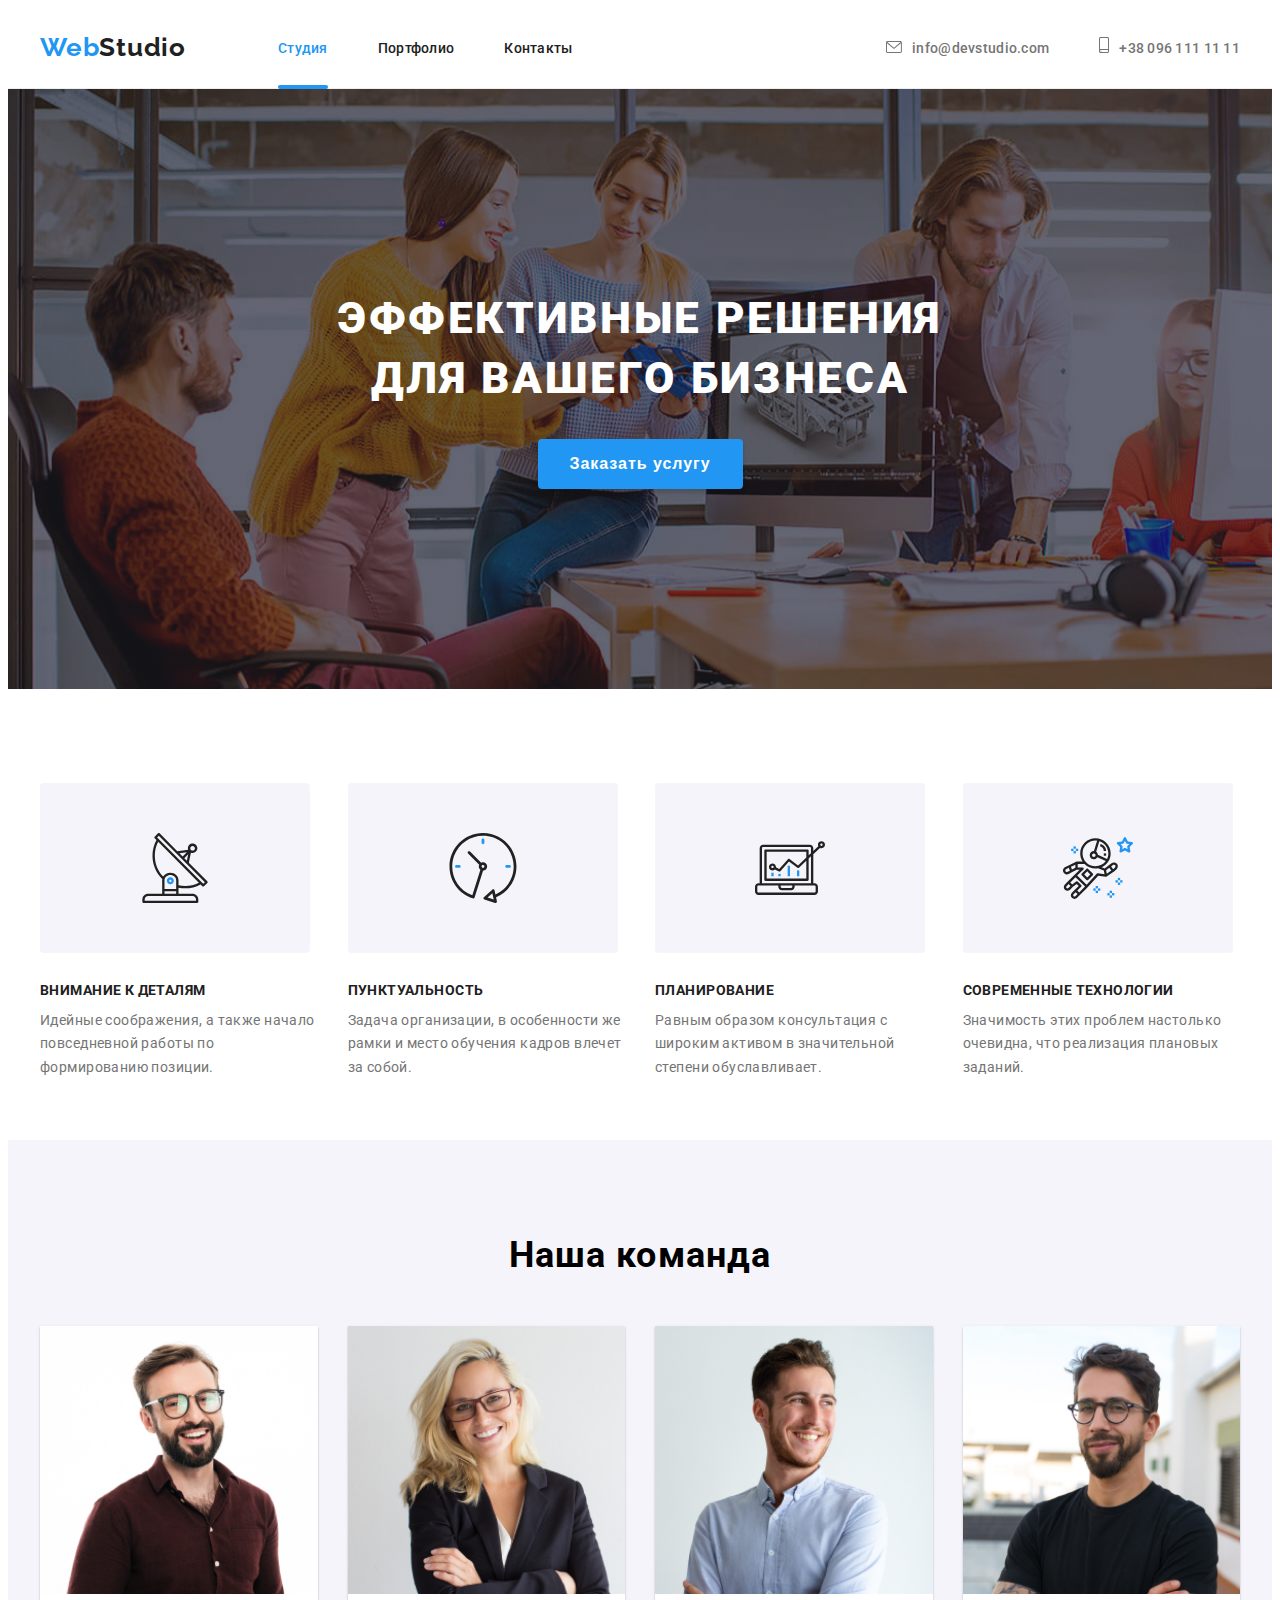
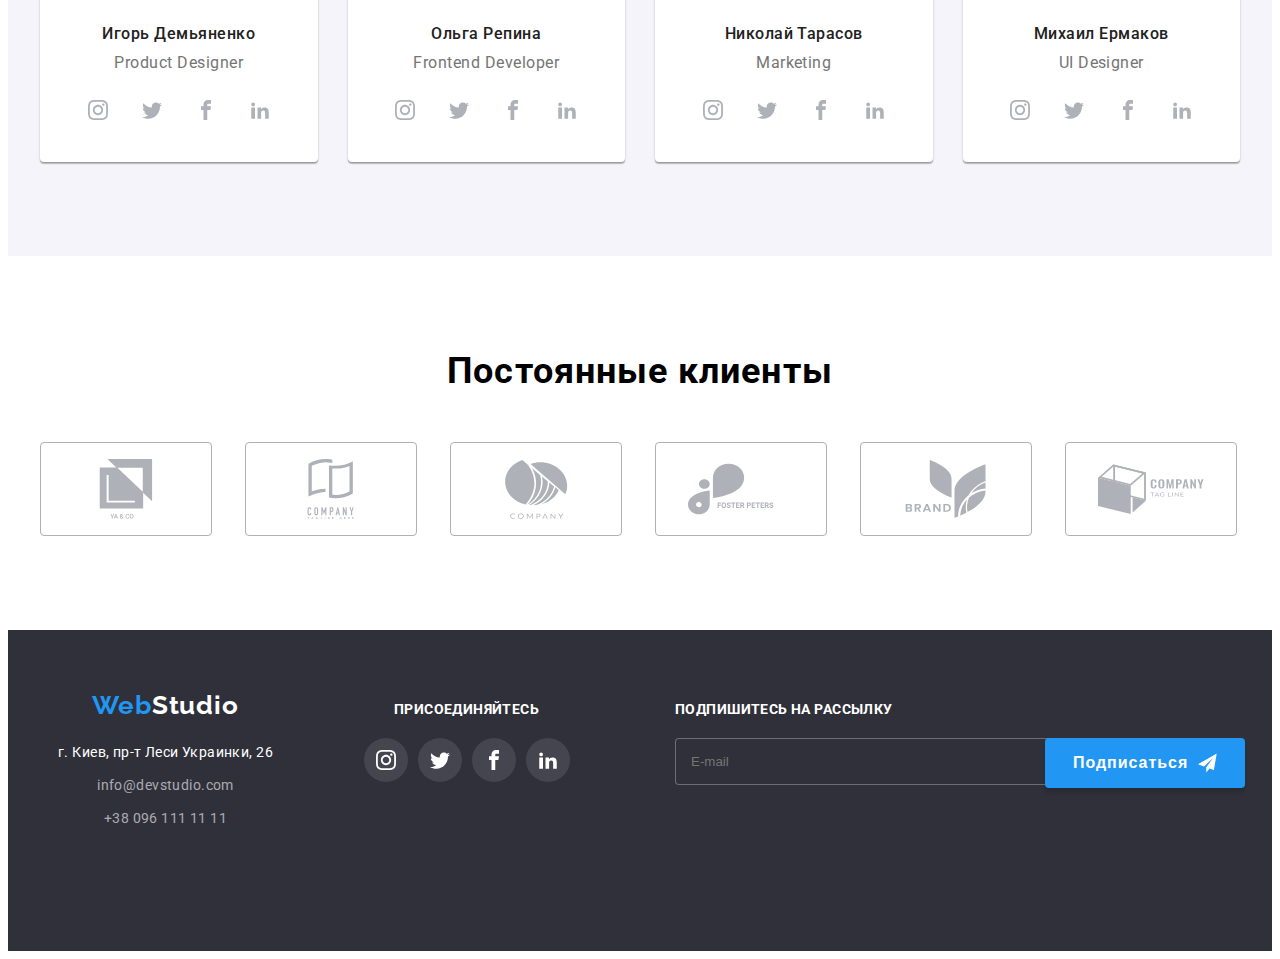
==== commit 6087dbb2: "ДЗ Nr. 8 повторная отправка ментору" ====
--- a/index.html
+++ b/index.html
@@ -70,7 +70,7 @@
                         <a href="" class="mobile-menu__link link">Студия</a>
                     </li>
                     <li class="mobile-menu__item">
-                        <a href="" class="mobile-menu__link link">Портфолио</a>
+                        <a href="./portfolio.html" class="mobile-menu__link link">Портфолио</a>
                     </li>
                     <li class="mobile-menu__item">
                         <a href="" class="mobile-menu__link link">Контакты</a>
--- a/css/main.min.css
+++ b/css/main.min.css
@@ -1,2 +1,2 @@
-:root{--main-font: "Roboto", sans-serif;--secondary-font: "Raleway", sans-serif;--titles-color: #212121;--main-text-color: #757575;--secondary-text-color: #ffffff;--accent-color: #2196f3;--footer-link-color: rgba(255, 255, 255, 0.6);--button-background-color: #f5f4fa;--footer-bacground-color: #2f303a;--border-color: #eeeeee;--icon-fill-color: #afb1b8}.visually-hidden{position:absolute !important;clip:rect(1px 1px 1px 1px);clip:rect(1px, 1px, 1px, 1px);padding:0 !important;border:0 !important;height:1px !important;width:1px !important;overflow:hidden}h1,h2,h3,h4,h5,h6,p{margin-top:0;margin-bottom:0}ul,ol{margin-top:0;margin-bottom:0;padding-left:0}img{display:block}body{font-family:var(--main-font)}.link{text-decoration:none}.list{list-style:none}.section{padding-top:60px;padding-bottom:60px}@media screen and (min-width: 768px){.section{padding-top:60px;padding-bottom:60px}}@media screen and (min-width: 1200px){.section{padding-top:94px;padding-bottom:94px}}.container{padding-left:15px;padding-right:15px}@media screen and (min-width: 480px){.container{width:480px;margin:0 auto}}@media screen and (min-width: 768px){.container{width:768px}}@media screen and (min-width: 1200px){.container{width:1200px}}@media screen and (max-width: 767px){.mobile-menu{position:fixed;top:0;left:0;width:100vw;height:100vh;overflow:auto;opacity:0;visibility:hidden;pointer-events:none;background-color:#ffffff}.mobile-menu__container{position:relative;padding-top:48px;padding-bottom:48px;padding-left:25px}.mobile-menu__close-btn{position:absolute;top:10px;right:0;border:none;background-color:transparent;padding:0}.mobile-menu__close-btn:hover,.mobile-menu__close-btn:focus{color:#2196f3}.mobile-menu.is-open{opacity:1;visibility:visible;pointer-events:auto}.mobile-menu__nav{margin-bottom:302px}.mobile-menu__item:not(:last-child){padding-bottom:32px}.mobile-menu__item:not(:last-child):hover,.mobile-menu__item:not(:last-child):focus{color:#2196f3}.mobile-menu__link{font-weight:500;font-size:40px;line-height:1.18;letter-spacing:0.02em;color:#212121}.mobile-menu__link:focus{color:#2196f3}.mobile-menu__contacts{margin-bottom:64px}.mobile-menu__contacts-item:not(:last-child){margin-bottom:32px}.mobile-menu__contacts-link{font-weight:500;letter-spacing:0.02em}.mobile-menu__contacts-tel{font-size:34px;line-height:1.18;color:#2196f3}.mobile-menu__contacts-mail{font-weight:500;line-height:1.17;color:#757575}.mobile-menu__social{display:flex;align-items:center}.mobile-menu__social-item:not(:last-child){margin-right:15px}.mobile-menu__social-item:not(:last-child)::after{content:"";width:22px;height:0px;margin-left:10px;border:1px solid rgba(33,33,33,0.2);transform:rotate(90deg)}.mobile-menu__social-link{font-weight:500;font-size:18px;line-height:1.22;letter-spacing:0.02em;color:#2196f3}}@media screen and (min-width: 768px){.mobile-menu{display:none}}.logo{font-family:var(--secondary-font);font-style:normal;font-weight:700;font-size:26px;line-height:1.19;letter-spacing:0.03em;color:var(--accent-color)}.footer__logo-second{color:var(--secondary-text-color)}.subtitle{font-weight:700;font-size:28px;line-height:1.18;text-align:center;letter-spacing:0.03em;margin-bottom:30px}@media screen and (min-width: 1200px){.subtitle{font-size:36px;line-height:1.17;margin-bottom:50px}}.footer-background{background-color:var(--footer-bacground-color)}.social-icon{width:20px;height:20px;fill:var(--icon-fill-color)}.social-list-link:hover .social-icon,.social-list-link:focus .social-icon{fill:var(--secondary-text-color)}.social-media{display:flex;text-align:center;justify-content:center}.social-list:not(:last-child){margin-right:10px}.social-list-link{display:flex;justify-content:center;align-items:center;width:44px;height:44px;background-color:var(--secondary-text-color);border-radius:50%;transition:color 250ms cubic-bezier(0.4, 0, 0.2, 1),background-color 250ms cubic-bezier(0.4, 0, 0.2, 1)}.social-list-link:hover,.social-list-link:focus{background-color:var(--accent-color)}.backdrop{position:fixed;top:0;left:0;width:100vw;height:100vh;background-color:rgba(0,0,0,0.2);z-index:100;transition:opacity 250ms linear, visibility 250ms linear}.is-hidden{opacity:0;visibility:hidden;pointer-events:none}.modal{position:absolute;top:50%;left:50%;transform:translate(-50%, -50%);width:450px;height:609px;padding:40px;background-color:var(--secondary-text-color);border-radius:4px}.modal-close-btn{display:flex;position:absolute;justify-content:center;align-items:center;top:8px;right:8px;width:30px;height:30px;background-color:transparent;border:1px solid rgba(0,0,0,0.1);border-radius:50%;cursor:pointer;padding:0}@media screen and (min-width: 450px){.modal{top:50%;left:50%;transform:translate(-50%, -50%);min-width:450px}}@media screen and (min-width: 1200px){.modal{width:528px;height:581px}}.modal-form-head{font-weight:700;font-size:20px;line-height:1.5;text-align:center;margin-bottom:12px;letter-spacing:0.03em;width:370px}.modal-form{display:flex;flex-direction:column}.modal-form-field{margin-bottom:10px;font-size:12px;line-height:1.16;letter-spacing:0.01em;color:var(--main-text-color)}.modal-form-input{width:100%;height:40px;border:1px solid rgba(33,33,33,0.2);border-radius:4px;padding-left:42px}.modal-form-input:focus{border-color:var(--accent-color);outline:none}.modal-form-input-wrapper{position:relative;display:block;margin-top:4px}.modal-form-icon{display:block;position:absolute;top:50%;left:15px;transform:translateY(-50%);height:18px;width:18px}.modal-form-input:focus+.modal-form-icon{fill:var(--accent-color)}.modal-form-message{width:100%;height:120px;border:1px solid rgba(33,33,33,0.2);border-radius:4px;resize:none;padding:12px 16px;margin-top:4px;margin-bottom:10px}.modal-form-message:focus{outline:none;border-color:var(--accent-color)}.modal-form-message::placeholder{font-size:12px;letter-spacing:0.01em;color:rgba(117,117,117,0.5)}.checkbox-icon{display:inline-block;vertical-align:middle;width:16px;height:15px;border:2px solid var(--titles-color);border-radius:2px;margin-right:7px;transition:border-color 250ms cubic-bezier(0.4, 0, 0.2, 1),background-color 250ms cubic-bezier(0.4, 0, 0.2, 1)}.modal-form-checkbox:focus+.checkbox-icon{border-color:var(--accent-color)}.modal-form-checkbox:checked+.checkbox-icon{background-color:var(--accent-color);background-image:url(../images/icon-check.svg);background-repeat:no-repeat;background-position:50% 50%;border-color:var(--accent-color);border-radius:2px}.modal-form-checkbox-policy{align-items:center;position:relative;cursor:pointer;margin-left:12px;font-size:12px;line-height:1.17;letter-spacing:0.03em;color:var(--main-text-color)}.modal-form-policy-link{color:var(--accent-color)}.modal-form-btn{align-self:center;width:200px;height:50px;font-weight:700;font-size:16px;line-height:1.88;letter-spacing:0.06em;cursor:pointer;padding:0px 55px;margin-top:30px;color:var(--secondary-text-color);background:var(--accent-color);box-shadow:0px 4px 4px rgba(0,0,0,0.15);border:none;border-radius:4px}@media screen and (min-width: 1200px){.modal-form-head{line-height:1.15;width:100%}.modal-form-checkbox-policy{font-size:14px;line-height:1.71}}.header{padding-top:16px;padding-bottom:16px;border-bottom:1px solid var(--border-color)}.header__logo-second{color:var(--titles-color)}.header__container{display:flex;align-items:center;justify-content:space-between}.header__nav{display:flex;align-items:center}.header-contact-list{align-items:center;margin-left:auto}.header-contact-list__link{font-weight:500;letter-spacing:0.02em;color:var(--main-text-color);transition:color 250ms cubic-bezier(0.4, 0, 0.2, 1)}.header-contact-list__link:hover,.header-contact-list__link:focus{color:var(--accent-color)}.header-contact-list__icon{fill:var(--main-text-color);margin-right:10px;text-align:center}.nav-list{display:flex;align-items:center}.nav-list__item:not(:last-child){margin-right:50px}.nav-list__link{font-weight:500;font-size:14px;line-height:1.14;letter-spacing:0.02em;color:var(--titles-color);transition:color 250ms cubic-bezier(0.4, 0, 0.2, 1);position:relative}.nav-list__link:hover,.nav-list__link:focus{color:var(--accent-color)}@media screen and (max-width: 767px){.header__mobile-menu-btn{line-height:0;background-color:transparent;border:none;padding:0}.header__mobile-menu-icon{width:40px;height:40px}.header-contact-list{display:none}.nav-list{display:none}}@media screen and (min-width: 768px){.header__mobile-menu-btn{display:none}.header__logo{margin-right:88px}.header-contact-list__item:not(:last-child){margin-bottom:10px}.header-contact-list__link{font-size:12px;line-height:1.17}}@media screen and (min-width: 1200px){.header__logo{margin-right:92px}.header-contact-list{display:flex;align-items:center;margin-left:auto}.header-contact-list__item:not(:last-child){margin-bottom:0}.header-contact-list__link{font-size:14px;line-height:1.14}.header-contact-list__item:not(:last-child){margin-right:50px}}.current{color:var(--accent-color)}.current::after{display:block;position:absolute;content:"";width:100%;height:4px;background-color:var(--accent-color);border-radius:2px;margin-top:28px}.hero{padding-top:118px;padding-bottom:118px}@media screen and (min-width: 1200px){.hero{padding-top:200px;padding-bottom:200px}}.hero-title{font-weight:900;font-size:26px;line-height:1.62;width:360px;letter-spacing:0.06em;text-transform:uppercase;margin:0 auto 30px;color:var(--secondary-text-color);width:360px}@media screen and (min-width: 1200px){.hero-title{font-size:44px;line-height:1.36;width:696px}}.modal-btn{height:50px;font-weight:700;font-size:16px;line-height:1.88;letter-spacing:0.06em;cursor:pointer;padding:0px 32px;color:var(--secondary-text-color);background:var(--accent-color);box-shadow:0px 4px 4px rgba(0,0,0,0.15);border:none;border-radius:4px}.hero-background{max-width:1600px;min-height:600px;text-align:center;margin:0 auto;background-image:linear-gradient(rgba(47,48,58,0.4), rgba(47,48,58,0.4)),url("../images/hero/hero-img-mobile.jpg");background-repeat:no-repeat;background-size:cover;background-color:var(--footer-bacground-color)}@media (min-device-pixel-ratio: 2) and (max-width: 767px), (-webkit-min-device-pixel-ratio: 2) and (max-width: 767px), (min-resolution: 192dpi) and (max-width: 767px), (min-resolution: 2dppx) and (max-width: 767px){.hero-background{background-image:linear-gradient(to right, rgba(47,48,58,0.4), rgba(47,48,58,0.4)),url(../images/hero/hero-img-mobile@2x.jpg)}}@media screen and (min-width: 768px){.hero-background{background-image:linear-gradient(to right, rgba(47,48,58,0.4), rgba(47,48,58,0.4)),url(../images/hero/hero-img-tablet.jpg)}}@media screen and (min-width: 768px) and (min-device-pixel-ratio: 2), screen and (min-width: 768px) and (-webkit-min-device-pixel-ratio: 2), screen and (min-width: 768px) and (min-resolution: 192dpi), screen and (min-width: 768px) and (min-resolution: 2dppx){.hero-background{background-image:linear-gradient(to right, rgba(47,48,58,0.4), rgba(47,48,58,0.4)),url(../images/hero/hero-img-tablet@2x.jpg)}}@media screen and (min-width: 1200px){.hero-background{padding-top:200px;padding-bottom:200px;background-image:linear-gradient(to right, rgba(47,48,58,0.4), rgba(47,48,58,0.4)),url(../images/hero/hero-img-desktop.jpg)}}@media screen and (min-width: 1200px) and (min-device-pixel-ratio: 2), screen and (min-width: 1200px) and (-webkit-min-device-pixel-ratio: 2), screen and (min-width: 1200px) and (min-resolution: 192dpi), screen and (min-width: 1200px) and (min-resolution: 2dppx){.hero-background{background-image:linear-gradient(to right, rgba(47,48,58,0.4), rgba(47,48,58,0.4)),url(../images/hero/hero-img-desktop@2x.jpg)}}.advantages{padding-bottom:0;padding-top:60px;padding-bottom:60px}.advantages-list__icon{display:flex;justify-content:center;align-items:center;padding-bottom:25px;padding-top:25px;height:120px;margin-bottom:30px;border-radius:4px;background-color:var(--button-background-color)}.advantages-list__title{font-weight:700;font-size:14px;line-height:1.14;letter-spacing:0.03em;text-transform:uppercase;margin-bottom:10px;color:var(--titles-color)}.advantages-list__text{font-weight:400;font-size:14px;line-height:1.71;letter-spacing:0.03em;color:var(--main-text-color)}.advantages-list__item{flex-basis:calc((100% - 120px) / 4)}.advantages-symbol{width:70px;height:70px}@media screen and (max-width: 767px){.advantages-list__item{width:450}.advantages-list__item:not(:last-child){margin-bottom:30px}.advantages-list__icon{width:450px}.advantages-list__title{text-align:center}}@media screen and (min-width: 768px){.advantages-list{display:flex;flex-wrap:wrap;margin-left:-30px;margin-top:-30px}.advantages-list__item{width:354px;flex-basis:calc((100% - 60px) / 2);margin-left:30px;margin-top:30px}.advantages-list__icon{width:354px}}@media screen and (min-width: 1200px){.advantages{padding-top:94px}.advantages-list__item{width:270px;flex-basis:calc((100% - 120px) / 4);margin-left:30px;margin-top:30px}.advantages-list__icon{width:270px}}.about-list{display:flex;margin-left:-30px;margin-top:-30px}.about-list__item{margin-left:30px;margin-top:30px}.about-list__image-wrapper{position:relative}.about-img-description{display:flex;position:absolute;bottom:0;left:0;height:70px;width:100%;justify-content:center;align-items:center;font-weight:700;font-size:14px;line-height:1.14;letter-spacing:3%;text-transform:uppercase;color:var(--secondary-text-color);background-color:rgba(47,48,58,0.8)}@media screen and (max-width: 767px){.about-us__container{display:none}}@media screen and (min-width: 768px){.about-us__container{display:none}}.our-team-list__content{padding:30px 32px}.our-team-list__item{box-shadow:0px 1px 3px rgba(0,0,0,0.12),0px 1px 1px rgba(0,0,0,0.14),0px 2px 1px rgba(0,0,0,0.2);border-radius:0px 0px 4px 4px;background:var(--secondary-text-color)}.our-team-list__item:not(:last-child){margin-bottom:30px}.our-team-list__img{max-width:100%;height:auto}.team-member__name{font-style:normal;font-weight:500;font-size:16px;line-height:1.19;text-align:center;letter-spacing:0.03em;margin-bottom:10px;color:var(--titles-color)}.team-member__position{font-weight:400;font-size:16px;line-height:1.19;text-align:center;letter-spacing:0.03em;color:var(--main-text-color);margin-bottom:16px}.our-team{background:var(--button-background-color)}@media screen and (min-width: 768px){.our-team-list{display:flex;flex-wrap:wrap;margin-left:-30px;margin-top:-30px}.our-team-list__item{flex-basis:calc((100% - 60px) / 2);margin-left:30px;margin-top:30px}.our-team-list__item:not(:last-child){margin-bottom:0px}}@media screen and (min-width: 1200px){.our-team-list__item{flex-basis:calc((100% - 120px) / 4)}}.clients-list{display:flex;flex-wrap:wrap;margin-left:-30px;margin-top:-30px}.clients-list__item{flex-basis:calc((100% - 60px) / 2);margin-left:30px;margin-top:30px}.clients-list__company-link{display:flex;justify-content:center;align-items:center;width:210px;height:92px;color:var(--icon-fill-color);border:1px solid var(--icon-fill-color);border-radius:4px;transition:color 250ms cubic-bezier(0.4, 0, 0.2, 1),border-color 250ms cubic-bezier(0.4, 0, 0.2, 1)}.clients-list__company-link:hover,.clients-list__company-link:focus{border:1px solid var(--accent-color);color:var(--accent-color)}.company-logo{fill:currentColor;width:106px;height:60px}@media screen and (min-width: 768px){.clients-list__item{flex-basis:calc((100% - 90px) / 3)}.clients-list__company-link{width:226}}@media screen and (min-width: 1200px){.clients-list__item{flex-basis:calc((100% - 180px) / 6)}.clients-list__company-link{width:170}}.footer{padding-top:60px;padding-bottom:60px}.footer__address{width:100%;padding-bottom:60px}.footer__logo{display:block;margin-bottom:20px;text-align:center}.footer__join-container{text-align:center;padding-bottom:60px}.footer__mailing-container{display:block;text-align:center}.footer-list{text-align:center}.footer-list__item:not(:last-child){margin-bottom:9px}.footer-list__address-link{font-style:normal;font-weight:400;font-size:14px;line-height:1.71;letter-spacing:0.03em;color:var(--secondary-text-color)}.footer-list__contact-link{font-style:normal;font-weight:400;font-size:14px;line-height:1.71;letter-spacing:0.03em;color:var(--footer-link-color)}.join-title{font-weight:700;font-size:14px;line-height:1.14;letter-spacing:0.03em;text-transform:uppercase;margin-top:5px;margin-bottom:20px;color:var(--secondary-text-color)}.join-list{display:flex;justify-content:center;text-align:center}.join-social:not(:last-child){margin-right:10px}.join-social__link{display:flex;justify-content:center;align-items:center;width:44px;height:44px;background-color:rgba(255,255,255,0.1);border-radius:50%;transition:background-color 250ms cubic-bezier(0.4, 0, 0.2, 1)}.join-social__link:hover,.join-social__link:focus{background-color:var(--accent-color)}.join-social-icon{width:20px;height:20px;fill:var(--secondary-text-color)}.mailing-form__field{font-size:16px;line-height:1.25;letter-spacing:0.03em;color:var(--footer-link-color)}.mailing-form__button{display:inline-flex;align-items:center;min-width:200px;font-weight:700;font-size:16px;line-height:1.88;letter-spacing:0.06em;border:none;border-radius:4px;cursor:pointer;padding:10px 28px;color:var(--secondary-text-color);background:var(--accent-color);box-shadow:0px 4px 4px rgba(0,0,0,0.15)}.mailing-form__input{width:100%;padding:15px;margin-bottom:20px;border:1px solid rgba(255,255,255,0.3);border-radius:4px;background-color:var(--footer-bacground-color);color:var(--secondary-text-color)}.mailing-title{font-weight:700;font-size:14px;line-height:1.14;letter-spacing:0.03em;text-transform:uppercase;margin-bottom:20px;color:var(--secondary-text-color)}.mailing-button-icon{margin-left:10px;fill:currentColor}@media screen and (max-width: 767px){.footer__contact-container{width:480px}}@media screen and (min-width: 768px){.footer__contact-container{width:768px;display:flex;flex-wrap:wrap;justify-content:space-around}}@media screen and (min-width: 768px){.footer__address{width:231px}}@media screen and (min-width: 768px){.footer__join-container{width:231px}}@media screen and (min-width: 1200px){.footer__contact-container{width:100%;display:flex;align-items:baseline;justify-content:center}.footer__address{width:231px;margin-right:70px}.footer__join-container{display:block;margin-right:93px}.footer__mailing-container{text-align:left}.mailing-form{display:flex}}.portfolio-section{padding-top:94px;padding-bottom:94px}@media screen and (max-width: 1199px){.portfolio-section{padding-top:60px;padding-bottom:60px}}.portfolio-modal-btn{height:38px;font-weight:500;font-size:16px;line-height:1.63;letter-spacing:0.03em;cursor:pointer;padding:0 22px;color:var(--titles-color);background:var(--button-background-color);border-radius:4px;list-style:none;border:none;transition:color 250ms cubic-bezier(0.4, 0, 0.2, 1),background-color 250ms cubic-bezier(0.4, 0, 0.2, 1),box-shadow 250ms cubic-bezier(0.4, 0, 0.2, 1)}.portfolio-modal-btn:hover,.portfolio-modal-btn:focus{color:var(--secondary-text-color);background:var(--accent-color);box-shadow:0px 2px 2px 0px rgba(0,0,0,0.12),0px 1px 2px 0px rgba(0,0,0,0.08),0px 3px 1px 0px rgba(0,0,0,0.1)}.portfolio-button-list{display:flex;flex-wrap:wrap;margin-bottom:40px}@media screen and (min-width: 768px){.portfolio-button-list{display:flex;justify-content:center;margin-bottom:30px}}@media screen and (min-width: 1200px){.portfolio-button-list{margin-bottom:50px}}.portfolio-button-list__item:not(:last-child){margin-right:8px}@media screen and (min-width: 400px) and (max-width: 767px){.portfolio-button-list__item:nth-child(-n+2){margin-bottom:15px}}.portfolio-image-wrapper{position:relative;overflow:hidden;display:block}.project-name{font-weight:700;font-size:18px;line-height:2;letter-spacing:0.06em;margin-bottom:4px;color:var(--titles-color)}.project-type{font-weight:400;font-size:16px;line-height:1.88;letter-spacing:0.03em;color:var(--main-text-color)}.project-list__item{margin-top:30px}.project-list__item:hover,.project-list__item:focus{box-shadow:0px 1px 1px rgba(0,0,0,0.12),1px 4px 6px rgba(0,0,0,0.16),0px 4px 4px rgba(0,0,0,0.06)}.project-list__link{display:block}.project-list-content{padding:20px 24px;border:1px solid var(--border-color);border-top:none}.overlay{position:absolute;top:0;left:0;height:100%;width:100%;padding:63px 24px;font-weight:400;font-size:18px;line-height:1.56;letter-spacing:0.03em;color:var(--secondary-text-color);background-color:rgba(33,150,243,0.9);overflow:auto;transform:translateY(100%);transition:transform 250ms linear}.project-list__link:hover .overlay,.project-list__link:focus .overlay{transform:translateY(0%)}@media screen and (min-width: 768px){.project-list__item{flex-basis:calc((100% - 60px) / 2)}}@media screen and (min-width: 1200px){.project-list{display:flex;flex-wrap:wrap;margin-left:-30px;margin-top:-30px}.project-list__item{flex-basis:calc((100% - 90px) / 3);margin-left:30px}}
+:root{--main-font: "Roboto", sans-serif;--secondary-font: "Raleway", sans-serif;--titles-color: #212121;--main-text-color: #757575;--secondary-text-color: #ffffff;--accent-color: #2196f3;--footer-link-color: rgba(255, 255, 255, 0.6);--button-background-color: #f5f4fa;--footer-bacground-color: #2f303a;--border-color: #eeeeee;--icon-fill-color: #afb1b8}.visually-hidden{position:absolute !important;clip:rect(1px 1px 1px 1px);clip:rect(1px, 1px, 1px, 1px);padding:0 !important;border:0 !important;height:1px !important;width:1px !important;overflow:hidden}h1,h2,h3,h4,h5,h6,p{margin-top:0;margin-bottom:0}ul,ol{margin-top:0;margin-bottom:0;padding-left:0}img{display:block}body{font-family:var(--main-font)}.link{text-decoration:none}.list{list-style:none}.section{padding-top:60px;padding-bottom:60px}@media screen and (min-width: 768px){.section{padding-top:60px;padding-bottom:60px}}@media screen and (min-width: 1200px){.section{padding-top:94px;padding-bottom:94px}}.container{padding-left:15px;padding-right:15px}@media screen and (min-width: 480px){.container{width:480px;margin:0 auto}}@media screen and (min-width: 768px){.container{width:768px}}@media screen and (min-width: 1200px){.container{width:1200px}}@media screen and (max-width: 767px){.mobile-menu{position:fixed;top:0;left:0;width:100vw;height:100vh;overflow:auto;opacity:0;visibility:hidden;pointer-events:none;background-color:#ffffff}.mobile-menu__container{position:relative;padding-top:48px;padding-bottom:48px;padding-left:25px}.mobile-menu__close-btn{position:absolute;top:10px;right:0;border:none;background-color:transparent;padding:0}.mobile-menu__close-btn:hover,.mobile-menu__close-btn:focus{color:#2196f3}.mobile-menu.is-open{opacity:1;visibility:visible;pointer-events:auto}.mobile-menu__nav{margin-bottom:302px}.mobile-menu__item:not(:last-child){padding-bottom:32px}.mobile-menu__item:not(:last-child):hover,.mobile-menu__item:not(:last-child):focus{color:#2196f3}.mobile-menu__link{font-weight:500;font-size:40px;line-height:1.18;letter-spacing:0.02em;color:#212121}.mobile-menu__link:focus{color:#2196f3}.mobile-menu__contacts{margin-bottom:64px}.mobile-menu__contacts-item:not(:last-child){margin-bottom:32px}.mobile-menu__contacts-link{font-weight:500;letter-spacing:0.02em}.mobile-menu__contacts-tel{font-size:34px;line-height:1.18;color:#2196f3}.mobile-menu__contacts-mail{font-weight:500;line-height:1.17;color:#757575}.mobile-menu__social{display:flex;align-items:center}.mobile-menu__social-item:not(:last-child){margin-right:15px}.mobile-menu__social-item:not(:last-child)::after{content:"";width:22px;height:0px;margin-left:10px;border:1px solid rgba(33,33,33,0.2);transform:rotate(90deg)}.mobile-menu__social-link{font-weight:500;font-size:18px;line-height:1.22;letter-spacing:0.02em;color:#2196f3}}@media screen and (min-width: 768px){.mobile-menu{display:none}}.logo{font-family:var(--secondary-font);font-style:normal;font-weight:700;font-size:26px;line-height:1.19;letter-spacing:0.03em;color:var(--accent-color)}.footer__logo-second{color:var(--secondary-text-color)}.subtitle{font-weight:700;font-size:28px;line-height:1.18;text-align:center;letter-spacing:0.03em;margin-bottom:30px}@media screen and (min-width: 1200px){.subtitle{font-size:36px;line-height:1.17;margin-bottom:50px}}.footer-background{background-color:var(--footer-bacground-color)}.social-icon{width:20px;height:20px;fill:var(--icon-fill-color)}.social-list-link:hover .social-icon,.social-list-link:focus .social-icon{fill:var(--secondary-text-color)}.social-media{display:flex;text-align:center;justify-content:center}.social-list:not(:last-child){margin-right:10px}.social-list-link{display:flex;justify-content:center;align-items:center;width:44px;height:44px;background-color:var(--secondary-text-color);border-radius:50%;transition:color 250ms cubic-bezier(0.4, 0, 0.2, 1),background-color 250ms cubic-bezier(0.4, 0, 0.2, 1)}.social-list-link:hover,.social-list-link:focus{background-color:var(--accent-color)}.backdrop{position:fixed;top:0;left:0;width:100vw;height:100vh;background-color:rgba(0,0,0,0.2);z-index:100;transition:opacity 250ms linear, visibility 250ms linear}.is-hidden{opacity:0;visibility:hidden;pointer-events:none}.modal{position:absolute;top:50%;left:50%;transform:translate(-50%, -50%);width:450px;height:609px;padding:40px;background-color:var(--secondary-text-color);border-radius:4px}.modal-close-btn{display:flex;position:absolute;justify-content:center;align-items:center;top:8px;right:8px;width:30px;height:30px;background-color:transparent;border:1px solid rgba(0,0,0,0.1);border-radius:50%;cursor:pointer;padding:0}@media screen and (min-width: 450px){.modal{top:50%;left:50%;transform:translate(-50%, -50%);min-width:450px}}@media screen and (min-width: 1200px){.modal{width:528px;height:581px}}.modal-form-head{font-weight:700;font-size:20px;line-height:1.5;text-align:center;margin-bottom:12px;letter-spacing:0.03em;width:370px}.modal-form{display:flex;flex-direction:column}.modal-form-field{margin-bottom:10px;font-size:12px;line-height:1.16;letter-spacing:0.01em;color:var(--main-text-color)}.modal-form-input{width:100%;height:40px;border:1px solid rgba(33,33,33,0.2);border-radius:4px;padding-left:42px}.modal-form-input:focus{border-color:var(--accent-color);outline:none}.modal-form-input-wrapper{position:relative;display:block;margin-top:4px}.modal-form-icon{display:block;position:absolute;top:50%;left:15px;transform:translateY(-50%);height:18px;width:18px}.modal-form-input:focus+.modal-form-icon{fill:var(--accent-color)}.modal-form-message{width:100%;height:120px;border:1px solid rgba(33,33,33,0.2);border-radius:4px;resize:none;padding:12px 16px;margin-top:4px;margin-bottom:10px}.modal-form-message:focus{outline:none;border-color:var(--accent-color)}.modal-form-message::placeholder{font-size:12px;letter-spacing:0.01em;color:rgba(117,117,117,0.5)}.checkbox-icon{display:inline-block;vertical-align:middle;width:16px;height:15px;border:2px solid var(--titles-color);border-radius:2px;margin-right:7px;transition:border-color 250ms cubic-bezier(0.4, 0, 0.2, 1),background-color 250ms cubic-bezier(0.4, 0, 0.2, 1)}.modal-form-checkbox:focus+.checkbox-icon{border-color:var(--accent-color)}.modal-form-checkbox:checked+.checkbox-icon{background-color:var(--accent-color);background-image:url(../images/icon-check.svg);background-repeat:no-repeat;background-position:50% 50%;border-color:var(--accent-color);border-radius:2px}.modal-form-checkbox-policy{align-items:center;position:relative;cursor:pointer;margin-left:12px;font-size:11px;line-height:1.17;letter-spacing:0.03em;color:var(--main-text-color)}.modal-form-policy-link{color:var(--accent-color)}.modal-form-btn{align-self:center;width:200px;height:50px;font-weight:700;font-size:16px;line-height:1.88;letter-spacing:0.06em;cursor:pointer;padding:0px 55px;margin-top:30px;color:var(--secondary-text-color);background:var(--accent-color);box-shadow:0px 4px 4px rgba(0,0,0,0.15);border:none;border-radius:4px}@media screen and (min-width: 1200px){.modal-form-head{line-height:1.15;width:100%}.modal-form-checkbox-policy{font-size:14px;line-height:1.71}}.header{padding-top:16px;padding-bottom:16px;border-bottom:1px solid var(--border-color)}.header__logo-second{color:var(--titles-color)}.header__container{display:flex;align-items:center;justify-content:space-between}.header__nav{display:flex;align-items:center}.header-contact-list{align-items:center;margin-left:auto}.header-contact-list__link{font-weight:500;letter-spacing:0.02em;color:var(--main-text-color);transition:color 250ms cubic-bezier(0.4, 0, 0.2, 1)}.header-contact-list__link:hover,.header-contact-list__link:focus{color:var(--accent-color)}.header-contact-list__icon{fill:var(--main-text-color);margin-right:10px;text-align:center}.nav-list{display:flex;align-items:center}.nav-list__item:not(:last-child){margin-right:50px}.nav-list__link{font-weight:500;font-size:14px;line-height:1.14;letter-spacing:0.02em;color:var(--titles-color);transition:color 250ms cubic-bezier(0.4, 0, 0.2, 1);position:relative}.nav-list__link:hover,.nav-list__link:focus{color:var(--accent-color)}@media screen and (max-width: 767px){.header__mobile-menu-btn{line-height:0;background-color:transparent;border:none;padding:0}.header__mobile-menu-icon{width:40px;height:40px}.header-contact-list{display:none}.nav-list{display:none}}@media screen and (min-width: 768px){.header__mobile-menu-btn{display:none}.header__logo{margin-right:88px}.header-contact-list__item:not(:last-child){margin-bottom:10px}.header-contact-list__link{font-size:12px;line-height:1.17}}@media screen and (min-width: 1200px){.header{padding-top:24px;padding-bottom:25px}.header__logo{margin-right:92px}.header-contact-list{display:flex;align-items:center;margin-left:auto}.header-contact-list__item:not(:last-child){margin-bottom:0}.header-contact-list__link{font-size:14px;line-height:1.14}.header-contact-list__item:not(:last-child){margin-right:50px}}.current{color:var(--accent-color)}.current::after{display:block;position:absolute;content:"";width:100%;height:4px;background-color:var(--accent-color);border-radius:2px;margin-top:28px}.hero{padding-top:118px;padding-bottom:118px}@media screen and (min-width: 1200px){.hero{padding-top:200px;padding-bottom:200px}}.hero-title{font-weight:900;font-size:26px;line-height:1.62;width:360px;letter-spacing:0.06em;text-transform:uppercase;margin:0 auto 30px;color:var(--secondary-text-color);width:360px}@media screen and (min-width: 1200px){.hero-title{font-size:44px;line-height:1.36;width:696px}}.modal-btn{height:50px;font-weight:700;font-size:16px;line-height:1.88;letter-spacing:0.06em;cursor:pointer;padding:0px 32px;color:var(--secondary-text-color);background:var(--accent-color);box-shadow:0px 4px 4px rgba(0,0,0,0.15);border:none;border-radius:4px}.hero-background{max-width:1600px;text-align:center;margin:0 auto;background-image:linear-gradient(rgba(47,48,58,0.4), rgba(47,48,58,0.4)),url("../images/hero/hero-img-mobile.jpg");background-repeat:no-repeat;background-size:cover;background-color:var(--footer-bacground-color)}@media (min-device-pixel-ratio: 2) and (max-width: 767px), (-webkit-min-device-pixel-ratio: 2) and (max-width: 767px), (min-resolution: 192dpi) and (max-width: 767px), (min-resolution: 2dppx) and (max-width: 767px){.hero-background{background-image:linear-gradient(to right, rgba(47,48,58,0.4), rgba(47,48,58,0.4)),url(../images/hero/hero-img-mobile@2x.jpg)}}@media screen and (min-width: 768px){.hero-background{background-image:linear-gradient(to right, rgba(47,48,58,0.4), rgba(47,48,58,0.4)),url(../images/hero/hero-img-tablet.jpg)}}@media screen and (min-width: 768px) and (min-device-pixel-ratio: 2), screen and (min-width: 768px) and (-webkit-min-device-pixel-ratio: 2), screen and (min-width: 768px) and (min-resolution: 192dpi), screen and (min-width: 768px) and (min-resolution: 2dppx){.hero-background{background-image:linear-gradient(to right, rgba(47,48,58,0.4), rgba(47,48,58,0.4)),url(../images/hero/hero-img-tablet@2x.jpg)}}@media screen and (min-width: 1200px){.hero-background{padding-top:200px;padding-bottom:200px;background-image:linear-gradient(to right, rgba(47,48,58,0.4), rgba(47,48,58,0.4)),url(../images/hero/hero-img-desktop.jpg)}}@media screen and (min-width: 1200px) and (min-device-pixel-ratio: 2), screen and (min-width: 1200px) and (-webkit-min-device-pixel-ratio: 2), screen and (min-width: 1200px) and (min-resolution: 192dpi), screen and (min-width: 1200px) and (min-resolution: 2dppx){.hero-background{background-image:linear-gradient(to right, rgba(47,48,58,0.4), rgba(47,48,58,0.4)),url(../images/hero/hero-img-desktop@2x.jpg)}}.advantages{padding-bottom:0;padding-top:60px;padding-bottom:60px}.advantages-list__icon{display:flex;justify-content:center;align-items:center;padding-bottom:25px;padding-top:25px;height:120px;margin-bottom:30px;border-radius:4px;background-color:var(--button-background-color)}.advantages-list__title{font-weight:700;font-size:14px;line-height:1.14;letter-spacing:0.03em;text-transform:uppercase;margin-bottom:10px;color:var(--titles-color)}.advantages-list__text{font-weight:400;font-size:14px;line-height:1.71;letter-spacing:0.03em;color:var(--main-text-color)}.advantages-list__item{flex-basis:calc((100% - 120px) / 4)}.advantages-symbol{width:70px;height:70px}@media screen and (max-width: 767px){.advantages-list__item{width:450}.advantages-list__item:not(:last-child){margin-bottom:30px}.advantages-list__icon{width:450px}.advantages-list__title{text-align:center}}@media screen and (min-width: 768px){.advantages-list{display:flex;flex-wrap:wrap;margin-left:-30px;margin-top:-30px}.advantages-list__item{width:354px;flex-basis:calc((100% - 60px) / 2);margin-left:30px;margin-top:30px}.advantages-list__icon{width:354px}}@media screen and (min-width: 1200px){.advantages{padding-top:94px}.advantages-list__item{width:270px;flex-basis:calc((100% - 120px) / 4);margin-left:30px;margin-top:30px}.advantages-list__icon{width:270px}}.about-list{display:flex;margin-left:-30px;margin-top:-30px}.about-list__item{margin-left:30px;margin-top:30px}.about-list__image-wrapper{position:relative}.about-img-description{display:flex;position:absolute;bottom:0;left:0;height:70px;width:100%;justify-content:center;align-items:center;font-weight:700;font-size:14px;line-height:1.14;letter-spacing:3%;text-transform:uppercase;color:var(--secondary-text-color);background-color:rgba(47,48,58,0.8)}@media screen and (max-width: 767px){.about-us__container{display:none}}@media screen and (min-width: 768px){.about-us__container{display:none}}.our-team-list__content{padding:30px 32px}.our-team-list__item{box-shadow:0px 1px 3px rgba(0,0,0,0.12),0px 1px 1px rgba(0,0,0,0.14),0px 2px 1px rgba(0,0,0,0.2);border-radius:0px 0px 4px 4px;background:var(--secondary-text-color)}.our-team-list__item:not(:last-child){margin-bottom:30px}.our-team-list__img{width:100%;height:auto}.team-member__name{font-style:normal;font-weight:500;font-size:16px;line-height:1.19;text-align:center;letter-spacing:0.03em;margin-bottom:10px;color:var(--titles-color)}.team-member__position{font-weight:400;font-size:16px;line-height:1.19;text-align:center;letter-spacing:0.03em;color:var(--main-text-color);margin-bottom:16px}.our-team{background:var(--button-background-color)}@media screen and (min-width: 768px){.our-team-list{display:flex;flex-wrap:wrap;margin-left:-30px;margin-top:-30px}.our-team-list__item{flex-basis:calc((100% - 60px) / 2);margin-left:30px;margin-top:30px}.our-team-list__item:not(:last-child){margin-bottom:0px}}@media screen and (min-width: 1200px){.our-team-list__item{flex-basis:calc((100% - 120px) / 4)}}.clients-list{display:flex;flex-wrap:wrap;margin-left:-30px;margin-top:-30px}.clients-list__item{flex-basis:calc((100% - 60px) / 2);margin-left:30px;margin-top:30px}.clients-list__company-link{display:flex;justify-content:center;align-items:center;width:210px;height:92px;color:var(--icon-fill-color);border:1px solid var(--icon-fill-color);border-radius:4px;transition:color 250ms cubic-bezier(0.4, 0, 0.2, 1),border-color 250ms cubic-bezier(0.4, 0, 0.2, 1)}.clients-list__company-link:hover,.clients-list__company-link:focus{border:1px solid var(--accent-color);color:var(--accent-color)}.company-logo{fill:currentColor;width:106px;height:60px}@media screen and (min-width: 768px){.clients-list__item{flex-basis:calc((100% - 90px) / 3)}.clients-list__company-link{width:226px}}@media screen and (min-width: 1200px){.clients-list__item{flex-basis:calc((100% - 180px) / 6)}.clients-list__company-link{width:170px}}.footer{padding-top:60px;padding-bottom:60px}.footer__address{width:100%;margin-bottom:60px}.footer__logo{display:block;margin-bottom:20px;text-align:center}.footer__join-container{text-align:center;margin-bottom:60px}.footer__mailing-container{display:block;text-align:center}.footer-list{text-align:center}.footer-list__item:not(:last-child){margin-bottom:9px}.footer-list__address-link{font-style:normal;font-weight:400;font-size:14px;line-height:1.71;letter-spacing:0.03em;color:var(--secondary-text-color)}.footer-list__contact-link{font-style:normal;font-weight:400;font-size:14px;line-height:1.71;letter-spacing:0.03em;color:var(--footer-link-color)}.join-title{font-weight:700;font-size:14px;line-height:1.14;letter-spacing:0.03em;text-transform:uppercase;margin-top:5px;margin-bottom:20px;color:var(--secondary-text-color)}.join-list{display:flex;justify-content:center;text-align:center}.join-social:not(:last-child){margin-right:10px}.join-social__link{display:flex;justify-content:center;align-items:center;width:44px;height:44px;background-color:rgba(255,255,255,0.1);border-radius:50%;transition:background-color 250ms cubic-bezier(0.4, 0, 0.2, 1)}.join-social__link:hover,.join-social__link:focus{background-color:var(--accent-color)}.join-social-icon{width:20px;height:20px;fill:var(--secondary-text-color)}.mailing-form__field{font-size:16px;line-height:1.25;letter-spacing:0.03em;color:var(--footer-link-color)}.mailing-form__button{display:inline-flex;align-items:center;width:200px;height:50px;font-weight:700;font-size:16px;line-height:1.88;letter-spacing:0.06em;border:none;border-radius:4px;cursor:pointer;padding:10px 28px;color:var(--secondary-text-color);background:var(--accent-color);box-shadow:0px 4px 4px rgba(0,0,0,0.15)}.mailing-form__input{width:100%;padding:15px;margin-bottom:20px;border:1px solid rgba(255,255,255,0.3);border-radius:4px;background-color:var(--footer-bacground-color);color:var(--secondary-text-color)}.mailing-title{font-weight:700;font-size:14px;line-height:1.14;letter-spacing:0.03em;text-transform:uppercase;margin-bottom:20px;color:var(--secondary-text-color)}.mailing-button-icon{margin-left:10px;fill:currentColor}@media screen and (max-width: 767px){.footer__contact-container{width:480px}}@media screen and (min-width: 768px){.footer__contact-container{width:768px;display:flex;flex-wrap:wrap;justify-content:space-around}}@media screen and (min-width: 768px){.footer__address{width:231px}}@media screen and (min-width: 768px){.footer__join-container{width:231px}}@media screen and (min-width: 1200px){.footer__contact-container{width:100%;display:flex;align-items:baseline;justify-content:center}.footer__address{width:231px;margin-right:70px}.footer__join-container{display:block;margin-right:93px}.footer__mailing-container{text-align:left}.mailing-form{display:flex;margin-right:15px}.mailing-form__field{width:358px;margin-right:12px}}.portfolio-section{padding-top:94px;padding-bottom:94px}@media screen and (max-width: 1199px){.portfolio-section{padding-top:60px;padding-bottom:60px}}.portfolio-modal-btn{height:38px;font-weight:500;font-size:16px;line-height:1.63;letter-spacing:0.03em;cursor:pointer;padding:0 22px;color:var(--titles-color);background:var(--button-background-color);border-radius:4px;list-style:none;border:none;transition:color 250ms cubic-bezier(0.4, 0, 0.2, 1),background-color 250ms cubic-bezier(0.4, 0, 0.2, 1),box-shadow 250ms cubic-bezier(0.4, 0, 0.2, 1)}.portfolio-modal-btn:hover,.portfolio-modal-btn:focus{color:var(--secondary-text-color);background:var(--accent-color);box-shadow:0px 2px 2px 0px rgba(0,0,0,0.12),0px 1px 2px 0px rgba(0,0,0,0.08),0px 3px 1px 0px rgba(0,0,0,0.1)}.portfolio-button-list{display:flex;flex-wrap:wrap;margin-bottom:40px}@media screen and (min-width: 768px){.portfolio-button-list{display:flex;justify-content:center;margin-bottom:30px}}@media screen and (min-width: 1200px){.portfolio-button-list{margin-bottom:50px}}.portfolio-button-list__item:not(:last-child){margin-right:8px}@media screen and (min-width: 400px) and (max-width: 767px){.portfolio-button-list__item:nth-child(-n+2){margin-bottom:15px}}.portfolio-image-wrapper{position:relative;overflow:hidden;display:block}.project-name{font-weight:700;font-size:18px;line-height:2;letter-spacing:0.06em;margin-bottom:4px;color:var(--titles-color)}.project-type{font-weight:400;font-size:16px;line-height:1.88;letter-spacing:0.03em;color:var(--main-text-color)}.project-list__img{width:100%;height:auto}.project-list__item{border-left:1px solid var(--border-color);border-bottom:1px solid var(--border-color);border-right:1px solid var(--border-color)}.project-list__item:hover,.project-list__item:focus{box-shadow:0px 1px 1px rgba(0,0,0,0.12),1px 4px 6px rgba(0,0,0,0.16),0px 4px 4px rgba(0,0,0,0.06)}.project-list__item:not(:first-child){margin-top:30px}.project-list__link{display:block}.project-list-content{padding:20px 24px;border-top:none}.overlay{position:absolute;top:0;left:0;height:100%;width:100%;padding:63px 24px;font-weight:400;font-size:18px;line-height:1.56;letter-spacing:0.03em;color:var(--secondary-text-color);background-color:rgba(33,150,243,0.9);overflow:auto;transform:translateY(100%);transition:transform 250ms linear}.project-list__link:hover .overlay,.project-list__link:focus .overlay{transform:translateY(0%)}@media screen and (min-width: 768px){.project-list{display:flex;flex-wrap:wrap;margin-left:-30px;margin-top:-30px}.project-list__item{flex-basis:calc((100% - 60px) / 2);margin-left:30px;margin-top:30px}}@media screen and (min-width: 1200px){.project-list{display:flex;flex-wrap:wrap;margin-left:-30px;margin-top:-30px}.project-list__item{flex-basis:calc((100% - 90px) / 3);margin-left:30px;margin-top:30px}}
 /*# sourceMappingURL=main.min.css.map */